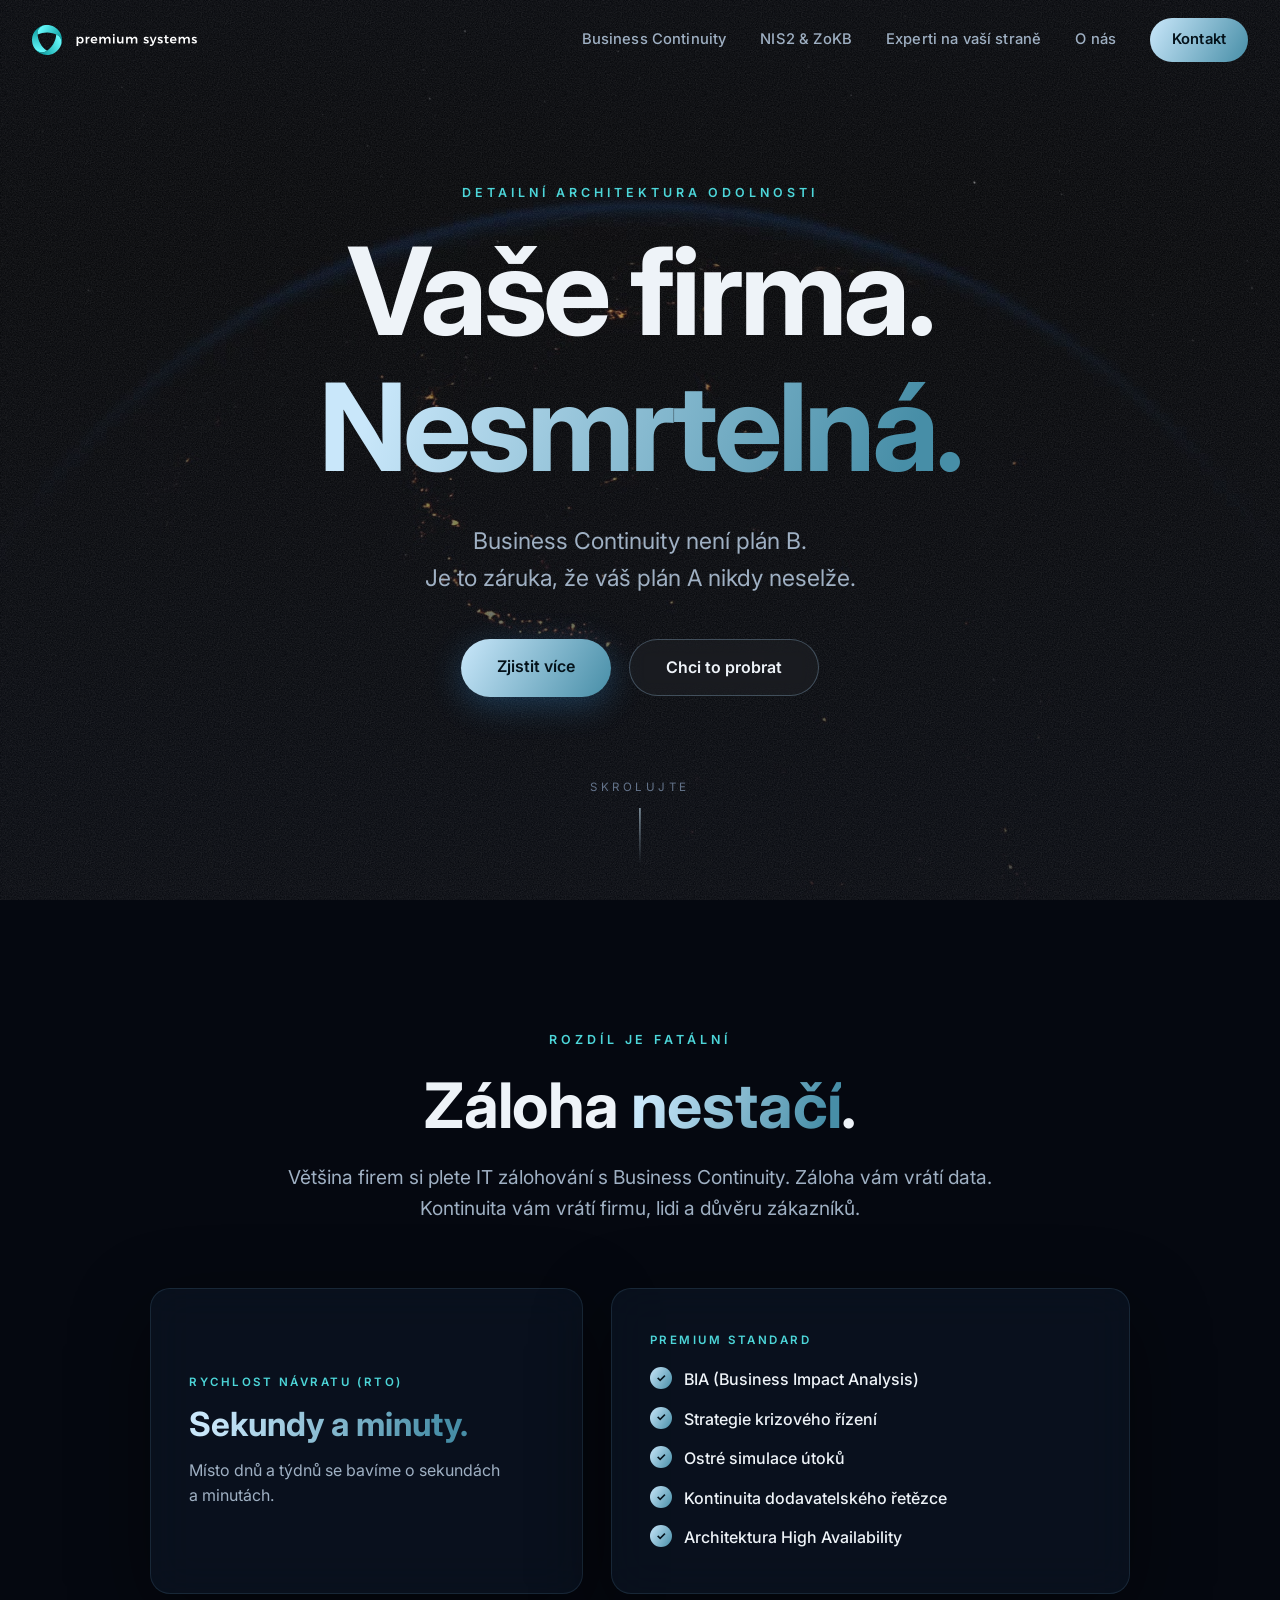
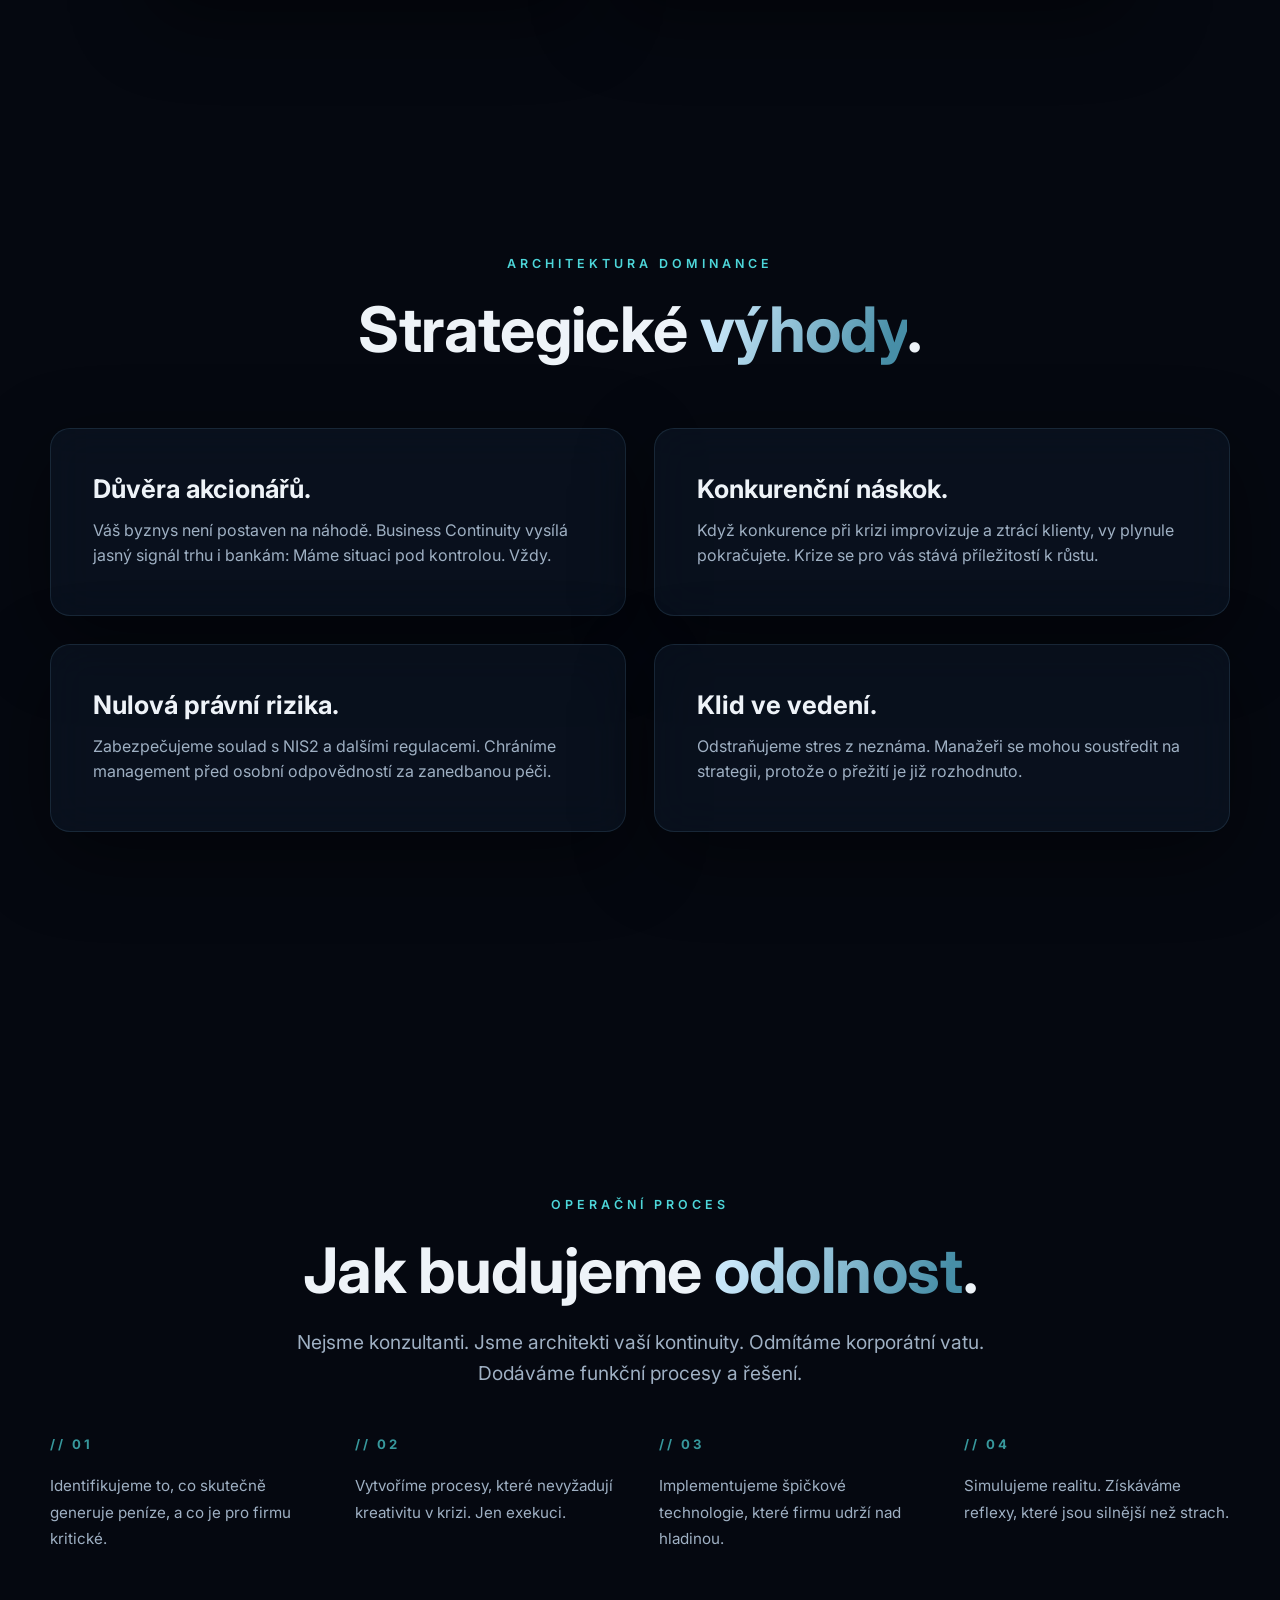
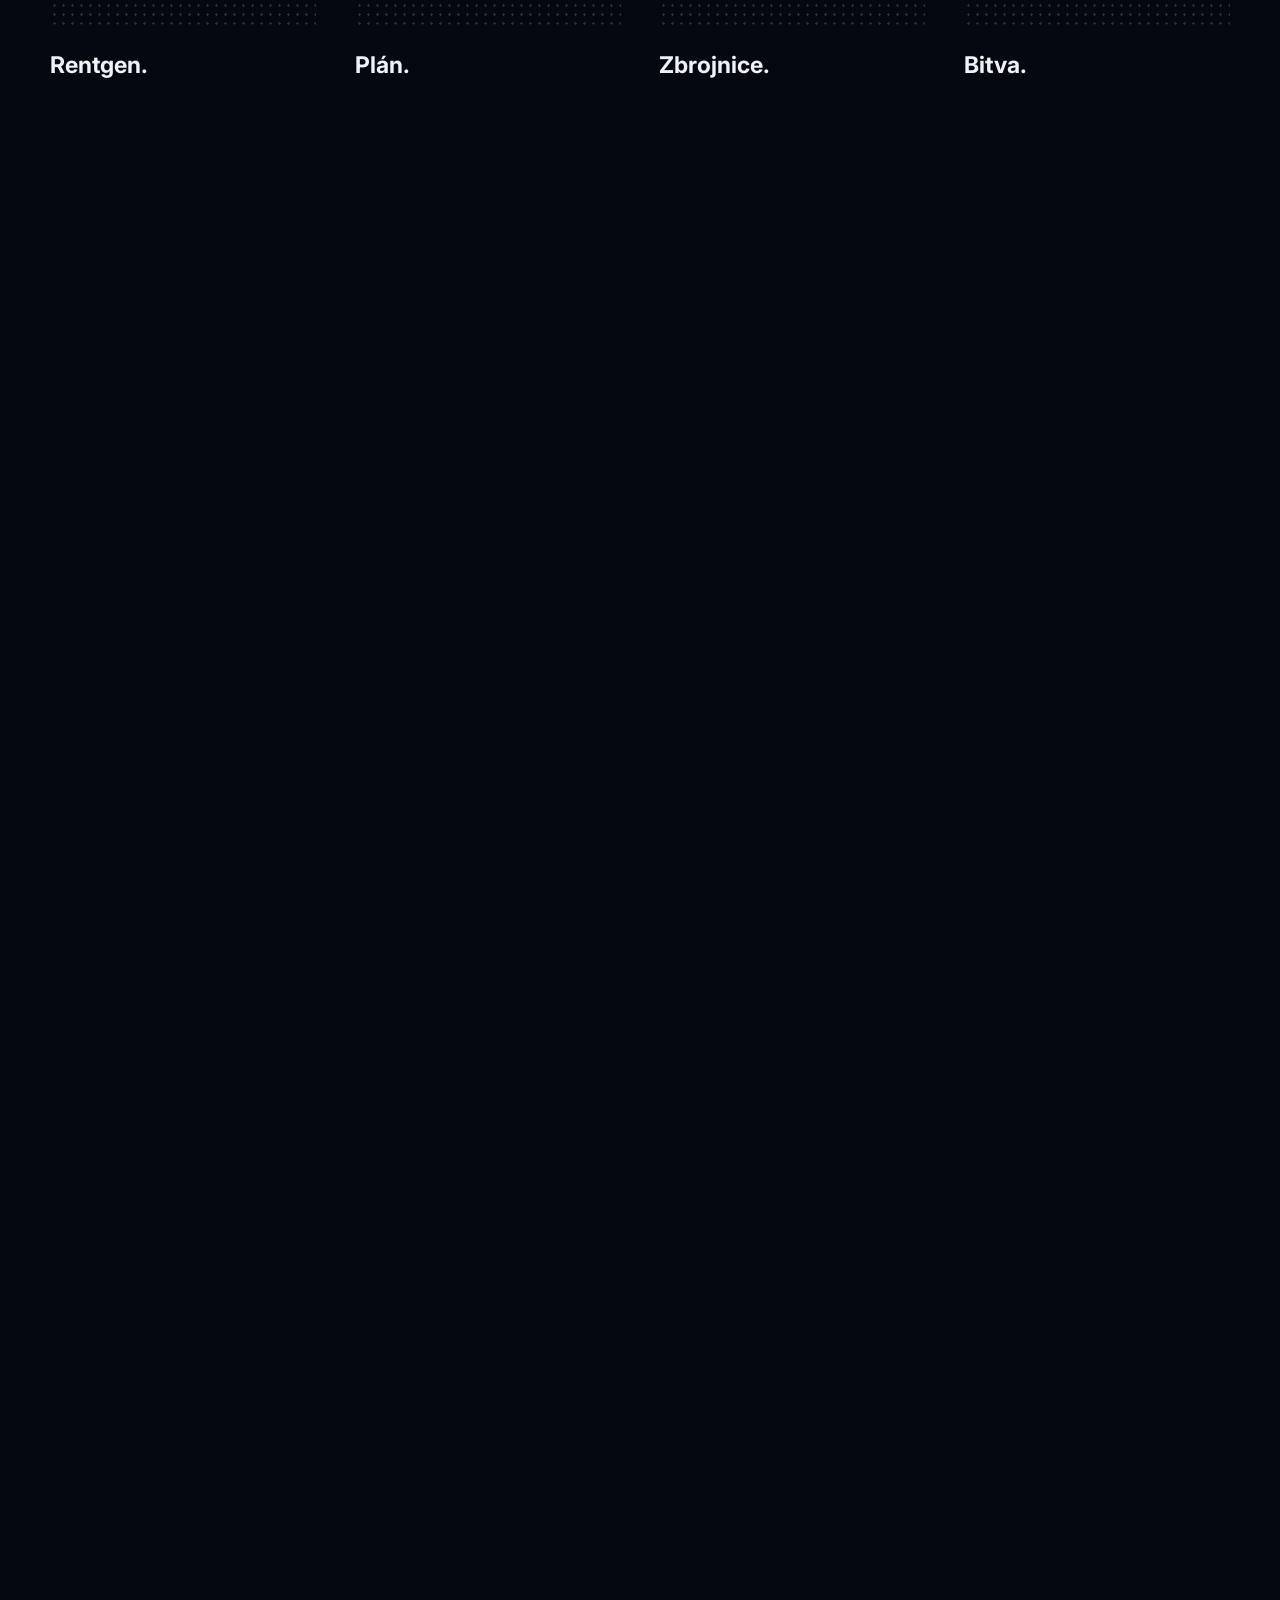
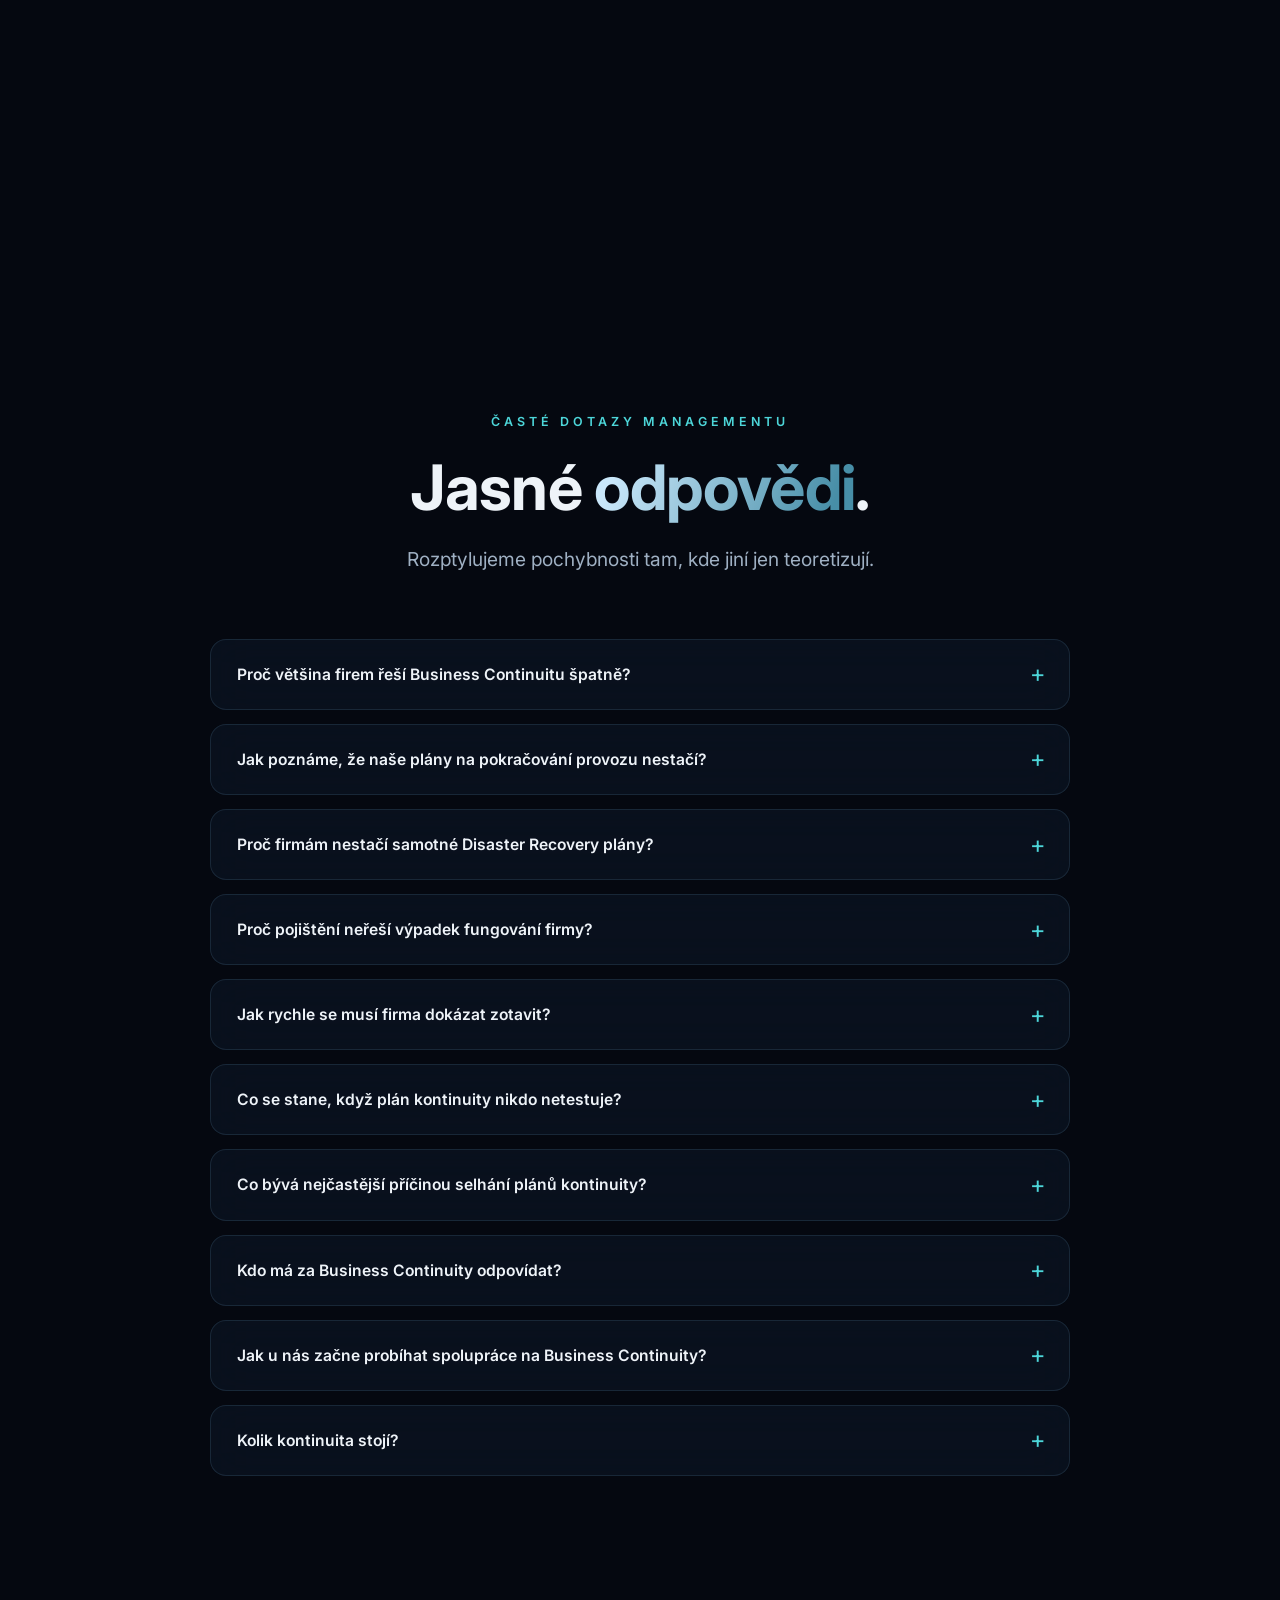
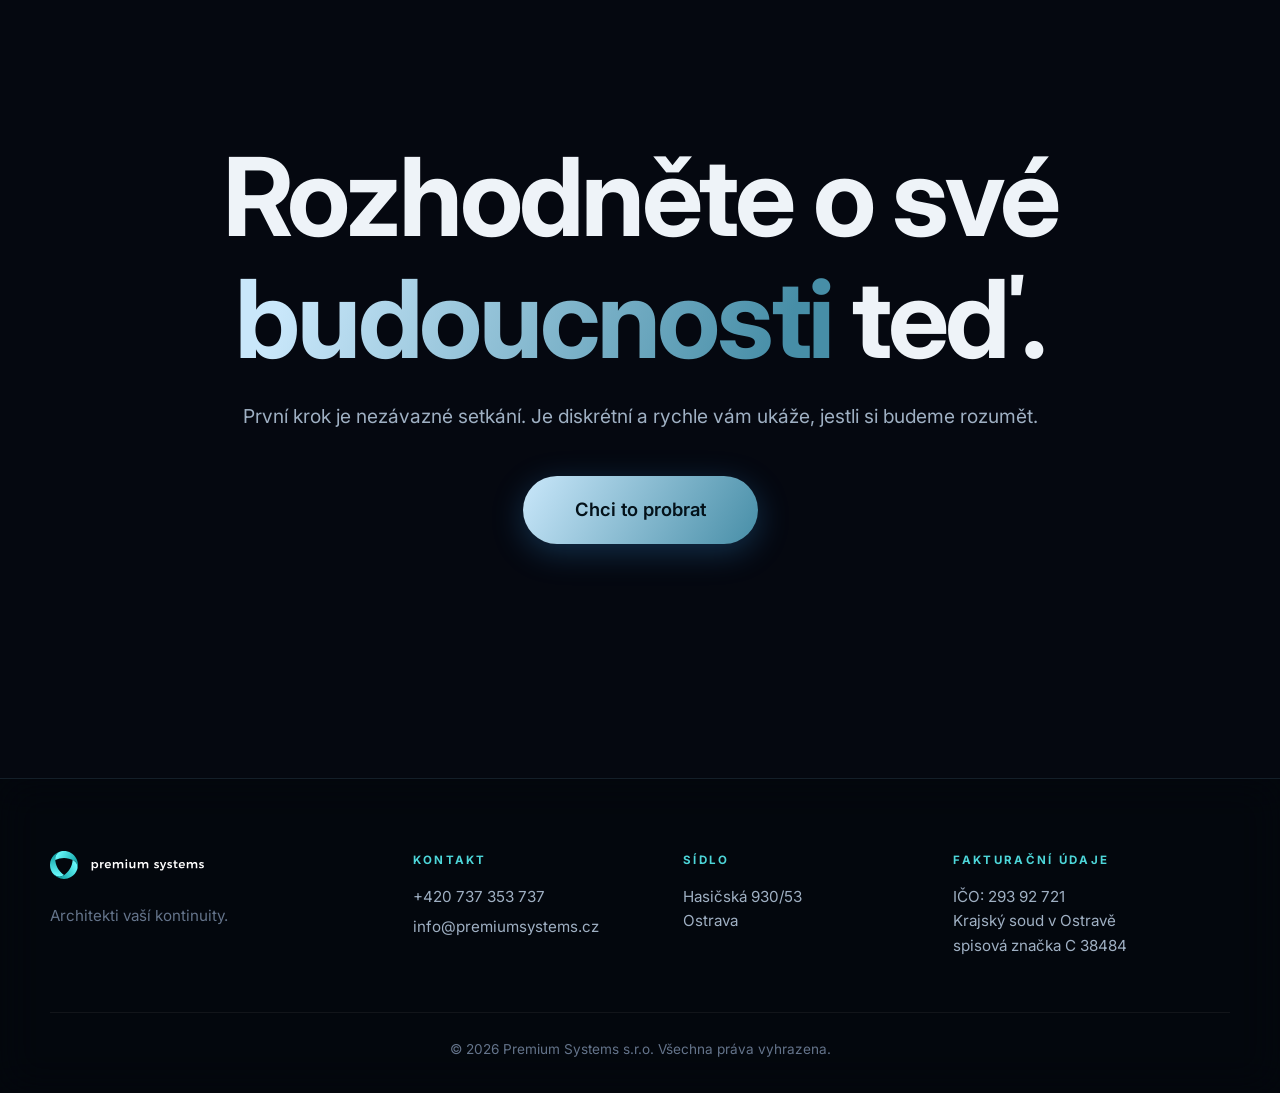
==== business-continuity.html @ 62fb1a43 "Favicon z loga + podstránka Experti na vaší straně (Zoom Planet video) Co-Authored-By: Claude Fable " ====
<!DOCTYPE html>
<html lang="cs">
<head>
<meta charset="UTF-8">
<meta name="viewport" content="width=device-width, initial-scale=1.0">
<title>Business Continuity | Řízení kontinuity provozu firmy | Premium Systems</title>
<meta name="description" content="Vaše firma. Nesmrtelná. Business Continuity není plán B. Je to záruka, že váš plán A nikdy neselže.">
<link rel="preconnect" href="https://fonts.googleapis.com">
<link rel="preconnect" href="https://fonts.gstatic.com" crossorigin>
<link href="https://fonts.googleapis.com/css2?family=Inter:wght@400;500;600;700&display=swap" rel="stylesheet">
<link rel="icon" type="image/png" sizes="32x32" href="assets/img/favicon-32.png">
<link rel="icon" type="image/png" sizes="256x256" href="assets/img/favicon-256.png">
<link rel="apple-touch-icon" href="assets/img/apple-touch-icon.png">
<link rel="stylesheet" href="css/style.css?v=3">
</head>
<body>

<!-- ══════════ SCROLL-DRIVEN VIDEO BACKGROUND ══════════ -->
<div class="video-stage" aria-hidden="true">
  <video id="bgVideo" muted playsinline preload="auto" poster="assets/video/poster2.jpg"
         data-src-desktop="assets/video/earth2-scrub.mp4"
         data-src-mobile="assets/video/earth2-scrub-mobile.mp4"></video>
  <div class="video-overlay"></div>
  <div class="video-grain"></div>
</div>

<!-- Scroll progress -->
<div class="scroll-progress"><span id="scrollBar"></span></div>

<!-- Indikátor sekcí -->
<nav class="side-nav" id="sideNav" aria-label="Navigace sekcí">
  <a href="#hero" data-section="hero"><span class="bar"></span><span class="label">Úvod</span></a>
  <a href="#zaloha" data-section="zaloha"><span class="bar"></span><span class="label">Záloha nestačí</span></a>
  <a href="#vyhody" data-section="vyhody"><span class="bar"></span><span class="label">Výhody</span></a>
  <a href="#proces" data-section="proces"><span class="bar"></span><span class="label">Proces</span></a>
  <a href="#dotazy" data-section="dotazy"><span class="bar"></span><span class="label">Dotazy</span></a>
  <a href="#kontakt" data-section="kontakt"><span class="bar"></span><span class="label">Kontakt</span></a>
</nav>

<!-- ══════════ NAV ══════════ -->
<header class="nav" id="nav">
  <div class="nav-inner">
    <a href="index.html" class="nav-logo" aria-label="Premium Systems">
      <img src="assets/img/logo-white.svg" alt="Premium Systems">
    </a>
    <nav class="nav-links" id="navLinks">
      <a href="business-continuity.html">Business Continuity</a>
      <a href="nis2-zokb.html">NIS2 &amp; ZoKB</a>
      <a href="experti.html">Experti na vaší straně</a>
      <a href="index.html#onas">O nás</a>
      <a href="index.html#kontakt" class="nav-cta">Kontakt</a>
    </nav>
    <button class="nav-burger" id="navBurger" aria-label="Menu"><span></span><span></span><span></span></button>
  </div>
</header>

<main>

<!-- ══════════ HERO ══════════ -->
<section class="hero" id="hero">
  <div class="hero-content">
    <p class="eyebrow reveal">Detailní architektura odolnosti</p>
    <h1 class="hero-title reveal">
      <span class="line">Vaše firma.</span>
      <span class="line grad">Nesmrtelná.</span>
    </h1>
    <p class="hero-sub reveal">Business Continuity není plán B.<br>Je to záruka, že váš plán A nikdy neselže.</p>
    <div class="hero-actions reveal">
      <a href="#zaloha" class="btn btn-primary">Zjistit více</a>
      <a href="#kontakt" class="btn btn-ghost">Chci to probrat</a>
    </div>
  </div>
  <div class="hero-scroll-hint">
    <span class="hint-label">Skrolujte</span>
    <span class="hint-line"></span>
  </div>
</section>

<!-- ══════════ ZÁLOHA NESTAČÍ ══════════ -->
<section class="section" id="zaloha">
  <div class="container">
    <div class="section-head reveal">
      <p class="eyebrow">Rozdíl je fatální</p>
      <h2>Záloha <span class="grad">nestačí</span>.</h2>
      <p class="section-lead">Většina firem si plete IT zálohování s&nbsp;Business Continuity. Záloha vám vrátí data. Kontinuita vám vrátí firmu, lidi a&nbsp;důvěru zákazníků.</p>
    </div>

    <div class="bc-grid">
      <div class="glass bc-stat reveal">
        <p class="bc-stat-label">Rychlost návratu (RTO)</p>
        <p class="bc-stat-value"><span class="grad">Sekundy a&nbsp;minuty.</span></p>
        <p class="bc-stat-note">Místo dnů a&nbsp;týdnů se bavíme o&nbsp;sekundách a&nbsp;minutách.</p>
      </div>
      <div class="glass bc-checklist reveal">
        <p class="bc-stat-label">Premium Standard</p>
        <ul>
          <li>BIA (Business Impact Analysis)</li>
          <li>Strategie krizového řízení</li>
          <li>Ostré simulace útoků</li>
          <li>Kontinuita dodavatelského řetězce</li>
          <li>Architektura High Availability</li>
        </ul>
      </div>
    </div>
  </div>
</section>

<!-- ══════════ STRATEGICKÉ VÝHODY ══════════ -->
<section class="section" id="vyhody">
  <div class="container">
    <div class="section-head reveal">
      <p class="eyebrow">Architektura dominance</p>
      <h2>Strategické <span class="grad">výhody</span>.</h2>
    </div>
    <div class="bc-benefits">
      <div class="glass duo-item reveal">
        <h3>Důvěra akcionářů.</h3>
        <p>Váš byznys není postaven na náhodě. Business Continuity vysílá jasný signál trhu i&nbsp;bankám: Máme situaci pod kontrolou. Vždy.</p>
      </div>
      <div class="glass duo-item reveal">
        <h3>Konkurenční náskok.</h3>
        <p>Když konkurence při krizi improvizuje a&nbsp;ztrácí klienty, vy plynule pokračujete. Krize se pro vás stává příležitostí k&nbsp;růstu.</p>
      </div>
      <div class="glass duo-item reveal">
        <h3>Nulová právní rizika.</h3>
        <p>Zabezpečujeme soulad s&nbsp;NIS2 a&nbsp;dalšími regulacemi. Chráníme management před osobní odpovědností za zanedbanou péči.</p>
      </div>
      <div class="glass duo-item reveal">
        <h3>Klid ve vedení.</h3>
        <p>Odstraňujeme stres z&nbsp;neznáma. Manažeři se mohou soustředit na strategii, protože o&nbsp;přežití je již rozhodnuto.</p>
      </div>
    </div>
  </div>
</section>

<!-- ══════════ OPERAČNÍ PROCES (scrollytelling) ══════════ -->
<section class="proc-scroll" id="proces">
  <div class="proc-sticky">
    <div class="container">
      <div class="section-head proc-head reveal">
        <p class="eyebrow">Operační proces</p>
        <h2>Jak budujeme <span class="grad">odolnost</span>.</h2>
        <p class="section-lead">Nejsme konzultanti. Jsme architekti vaší kontinuity. Odmítáme korporátní vatu. Dodáváme funkční procesy a&nbsp;řešení.</p>
      </div>
      <div class="principles-row cols4">
        <div class="principle">
          <div class="p-num">// 01</div>
          <p>Identifikujeme to, co skutečně generuje peníze, a&nbsp;co je pro firmu kritické.</p>
          <div class="p-strip"><span class="p-fill"></span></div>
          <h3>Rentgen.</h3>
        </div>
        <div class="principle">
          <div class="p-num">// 02</div>
          <p>Vytvoříme procesy, které nevyžadují kreativitu v&nbsp;krizi. Jen exekuci.</p>
          <div class="p-strip"><span class="p-fill"></span></div>
          <h3>Plán.</h3>
        </div>
        <div class="principle">
          <div class="p-num">// 03</div>
          <p>Implementujeme špičkové technologie, které firmu udrží nad hladinou.</p>
          <div class="p-strip"><span class="p-fill"></span></div>
          <h3>Zbrojnice.</h3>
        </div>
        <div class="principle">
          <div class="p-num">// 04</div>
          <p>Simulujeme realitu. Získáváme reflexy, které jsou silnější než strach.</p>
          <div class="p-strip"><span class="p-fill"></span></div>
          <h3>Bitva.</h3>
        </div>
      </div>
    </div>
  </div>
</section>

<!-- ══════════ FAQ ══════════ -->
<section class="section" id="dotazy">
  <div class="container">
    <div class="section-head reveal">
      <p class="eyebrow">Časté dotazy managementu</p>
      <h2>Jasné <span class="grad">odpovědi</span>.</h2>
      <p class="section-lead">Rozptylujeme pochybnosti tam, kde jiní jen teoretizují.</p>
    </div>
    <div class="faq reveal">
      <details>
        <summary>Proč většina firem řeší Business Continuitu špatně?</summary>
        <p>Business Continuity se často deleguje na IT. Výsledkem je plán obnovy technologií, ne plán fungování firmy. Ve chvíli výpadku pak firma ví, jak obnovit systémy. Neví, jak fungovat bez nich.</p>
      </details>
      <details>
        <summary>Jak poznáme, že naše plány na pokračování provozu nestačí?</summary>
        <p>Plán existuje. Kontrola jeho aktuálnosti ale neprobíhá. Nikdo neví, jestli odpovídá realitě dnešního provozu. Slabost není v&nbsp;dokumentu, ale v&nbsp;tom, že ho nikdo neověřuje. Ukáže se to až při incidentu, kdy už je pozdě reagovat.</p>
      </details>
      <details>
        <summary>Proč firmám nestačí samotné Disaster Recovery plány?</summary>
        <p>Disaster recovery plány řeší obnovu IT systémů. Business Continuita řeší pokračování firmy: lidé, procesy, dodavatelé, rozhodování. Firma s&nbsp;funkčním Disaster Recovery plánem ví, jak obnovit servery. Neví, jak fungovat bez nich. To je rozdíl mezi technickým úkolem a&nbsp;řízením firmy.</p>
      </details>
      <details>
        <summary>Proč pojištění neřeší výpadek fungování firmy?</summary>
        <p>Pojištění řeší peníze. Neřeší provoz. Firma může mít nárok na plnění a&nbsp;zároveň ztratit zákazníky během prvních dnů výpadku. Mezi výpadkem a&nbsp;vyplacením pojistky bývají týdny. V&nbsp;té době zákazníci, dodavatelé a&nbsp;zaměstnanci nečekají.</p>
      </details>
      <details>
        <summary>Jak rychle se musí firma dokázat zotavit?</summary>
        <p>Otázka pro vedení nezní „Máme zálohy?“, ale „Kolik hodin výpadku přežijeme bez ztráty zákazníka, smlouvy nebo reputace?“. Z&nbsp;této odpovědi se odvozuje technické řešení, ne naopak. Bez tohoto rámce firma investuje do nesprávných míst.</p>
      </details>
      <details>
        <summary>Co se stane, když plán kontinuity nikdo netestuje?</summary>
        <p>Plán přestane odpovídat realitě. Lidé se změní, systémy se vymění, dodavatelé odejdou. Při incidentu se pak neověřuje plán. Prověřuje se schopnost firmy improvizovat.</p>
      </details>
      <details>
        <summary>Co bývá nejčastější příčinou selhání plánů kontinuity?</summary>
        <p>Plán existoval. Role nebyly aktuální. Kontaktní údaje neseděly. Odpovědnost nebyla jasná. Selhal člověk a&nbsp;řízení, ne dokument. Většinou se na to přijde v&nbsp;okamžiku, kdy už je incident v&nbsp;plném rozsahu.</p>
      </details>
      <details>
        <summary>Kdo má za Business Continuity odpovídat?</summary>
        <p>Vedení. Není to delegovatelná odpovědnost na IT nebo externího dodavatele. Statutární orgán rozhoduje, jaké riziko firma akceptuje a&nbsp;co považuje za kritické. Implementace může být externí, odpovědnost ne.</p>
      </details>
      <details>
        <summary>Jak u nás začne probíhat spolupráce na Business Continuity?</summary>
        <p>Identifikace klíčových procesů a&nbsp;jejich závislostí. Nastavení tolerancí výpadku. Návrh plánu kontinuity. Test plánu v&nbsp;reálných podmínkách. Pravidelná aktualizace. Cílem není dokument, cílem je doložitelná schopnost firmy fungovat, když se něco stane.</p>
      </details>
      <details>
        <summary>Kolik kontinuita stojí?</summary>
        <p>Cena vychází z&nbsp;velikosti firmy, počtu kritických procesů a&nbsp;aktuálního stavu připravenosti. Praktický odhad: zlomek nákladu jednoho neplánovaného výpadku. Konkrétní rozpočet vzniká po úvodním posouzení, ne podle ceníku služeb.</p>
      </details>
    </div>
  </div>
</section>

<!-- ══════════ CTA ══════════ -->
<section class="section cta-section" id="kontakt">
  <div class="container">
    <div class="section-head reveal">
      <h2 class="cta-title">Rozhodněte o&nbsp;své <span class="grad">budoucnosti</span> teď.</h2>
      <p class="section-lead">První krok je nezávazné setkání. Je diskrétní a&nbsp;rychle vám ukáže, jestli si budeme rozumět.</p>
      <a href="mailto:info@premiumsystems.cz" class="btn btn-primary btn-lg">Chci to probrat</a>
    </div>
  </div>
</section>

</main>

<!-- ══════════ FOOTER ══════════ -->
<footer class="footer">
  <div class="container footer-grid">
    <div class="footer-brand">
      <img src="assets/img/logo-white.svg" alt="Premium Systems" class="footer-logo">
      <p>Architekti vaší kontinuity.</p>
    </div>
    <div class="footer-col">
      <h4>Kontakt</h4>
      <a href="tel:+420737353737">+420&nbsp;737&nbsp;353&nbsp;737</a>
      <a href="mailto:info@premiumsystems.cz">info@premiumsystems.cz</a>
    </div>
    <div class="footer-col">
      <h4>Sídlo</h4>
      <p>Hasičská 930/53<br>Ostrava</p>
    </div>
    <div class="footer-col">
      <h4>Fakturační údaje</h4>
      <p>IČO: 293&nbsp;92&nbsp;721<br>Krajský soud v&nbsp;Ostravě<br>spisová značka C&nbsp;38484</p>
    </div>
  </div>
  <div class="container footer-bottom">
    <p>© <span id="year"></span> Premium Systems s.r.o. Všechna práva vyhrazena.</p>
  </div>
</footer>

<script src="js/subpage.js?v=3"></script>
</body>
</html>
---- css/style.css ----
/* ═══════════════════════════════════════════════
   PREMIUM SYSTEMS — dark cinematic redesign
   ═══════════════════════════════════════════════ */

:root {
  --bg: #050810;
  --bg-2: #0a1322;
  --ink: #eef3f8;
  --ink-dim: #9fb0c3;
  --ink-faint: #64748b;
  --accent: #4dd6d9;        /* teal from logo */
  --accent-2: #3aa8ff;      /* deep blue      */
  --grad-start: #C9E7FA;    /* světlý ledový začátek gradientů */
  --grad-end: #478EA7;      /* tlumený modrošedý konec gradientů */
  --amber: #ffb454;         /* city lights    */
  --danger: #ff5d5d;
  --glass: rgba(13, 24, 41, 0.55);
  --glass-border: rgba(120, 180, 220, 0.14);
  --radius: 20px;
  --font-display: "Inter", sans-serif;
  --font-body: "Inter", sans-serif;
}

* { margin: 0; padding: 0; box-sizing: border-box; }

html { scroll-behavior: smooth; }

body {
  font-family: var(--font-body);
  background: var(--bg);
  color: var(--ink);
  line-height: 1.6;
  overflow-x: hidden;
  -webkit-font-smoothing: antialiased;
}

::selection { background: rgba(77, 214, 217, 0.35); color: #fff; }

img { max-width: 100%; }

/* ── Video stage ─────────────────────────────── */
.video-stage {
  position: fixed;
  inset: 0;
  z-index: -1;
  overflow: hidden;
  background: var(--bg);
}
.video-stage video {
  position: absolute;
  inset: 0;
  width: 100%;
  height: 100%;
  object-fit: cover;
}
.video-overlay {
  position: absolute;
  inset: 0;
  background:
    radial-gradient(ellipse 120% 90% at 50% 0%, transparent 30%, rgba(5, 8, 16, 0.55) 100%),
    linear-gradient(180deg, rgba(5, 8, 16, 0.55) 0%, rgba(5, 8, 16, 0.25) 30%, rgba(5, 8, 16, 0.45) 100%);
}
.video-grain {
  position: absolute;
  inset: -50%;
  width: 200%;
  height: 200%;
  opacity: 0.16;
  background-image: url("data:image/svg+xml,%3Csvg xmlns='http://www.w3.org/2000/svg' width='140' height='140'%3E%3Cfilter id='n'%3E%3CfeTurbulence type='fractalNoise' baseFrequency='0.82' numOctaves='3' stitchTiles='stitch'/%3E%3CfeColorMatrix type='saturate' values='0'/%3E%3C/filter%3E%3Crect width='140' height='140' filter='url(%23n)'/%3E%3C/svg%3E");
  animation: grainShift 1.1s steps(6) infinite;
  pointer-events: none;
}
@keyframes grainShift {
  0%   { transform: translate(0, 0); }
  17%  { transform: translate(-3%, 2%); }
  33%  { transform: translate(2%, -3%); }
  50%  { transform: translate(-2%, -2%); }
  67%  { transform: translate(3%, 1%); }
  83%  { transform: translate(-1%, 3%); }
  100% { transform: translate(0, 0); }
}
@media (prefers-reduced-motion: reduce) {
  .video-grain { animation: none; }
}

/* ── Scroll progress ─────────────────────────── */
.scroll-progress {
  position: fixed;
  top: 0; left: 0; right: 0;
  height: 2px;
  z-index: 200;
  background: transparent;
}
.scroll-progress span {
  display: block;
  height: 100%;
  width: 0%;
  background: linear-gradient(90deg, var(--grad-start), var(--grad-end));
  box-shadow: 0 0 12px rgba(77, 214, 217, 0.7);
}

/* ── Indikátor sekcí (vlevo) ─────────────────── */
.side-nav {
  position: fixed;
  left: 26px;
  top: 50%;
  transform: translateY(-50%);
  z-index: 90;
  display: flex;
  flex-direction: column;
  gap: 16px;
}
.side-nav a {
  display: flex;
  align-items: center;
  gap: 12px;
  text-decoration: none;
  padding: 2px 0;
}
.side-nav .bar {
  display: block;
  height: 2px;
  width: 12px;
  border-radius: 2px;
  background: rgba(200, 220, 240, 0.3);
  transition: width 0.45s cubic-bezier(0.16, 1, 0.3, 1), background 0.3s ease, box-shadow 0.3s ease;
}
.side-nav a.active .bar {
  background: linear-gradient(90deg, var(--grad-start), var(--grad-end));
  box-shadow: 0 0 10px rgba(77, 214, 217, 0.6);
}
.side-nav .label {
  font-family: var(--font-display);
  font-size: 0.66rem;
  font-weight: 600;
  text-transform: uppercase;
  letter-spacing: 0.2em;
  color: var(--ink-dim);
  white-space: nowrap;
  opacity: 0;
  transform: translateX(-8px);
  transition: opacity 0.35s ease, transform 0.35s ease, color 0.3s ease;
  pointer-events: none;
}
.side-nav a.active .label,
.side-nav a:hover .label { opacity: 1; transform: none; }
.side-nav a.active .label { color: var(--ink); }
.side-nav a:hover .bar { background: rgba(200, 220, 240, 0.6); }
@media (max-width: 1340px) {
  .side-nav { display: none; }
}

/* ── Nav ─────────────────────────────────────── */
.nav {
  position: fixed;
  top: 0; left: 0; right: 0;
  z-index: 100;
}
/* pozadí menu: rozmazání obsahu, které plynule přechází do ztracena —
   žádná hrana, žádný box */
.nav::before {
  content: "";
  position: absolute;
  inset: 0 0 -48px 0;
  z-index: -1;
  pointer-events: none;
  background: linear-gradient(180deg, rgba(5, 8, 16, 0.75) 0%, rgba(5, 8, 16, 0.35) 55%, transparent 100%);
  backdrop-filter: blur(16px);
  -webkit-backdrop-filter: blur(16px);
  -webkit-mask-image: linear-gradient(180deg, #000 0%, #000 50%, transparent 100%);
  mask-image: linear-gradient(180deg, #000 0%, #000 50%, transparent 100%);
  opacity: 0;
  transition: opacity 0.45s ease;
}
.nav.scrolled::before { opacity: 1; }
.nav-inner {
  max-width: 1280px;
  margin: 0 auto;
  padding: 18px 32px;
  display: flex;
  align-items: center;
  justify-content: space-between;
  gap: 24px;
}
.nav-logo img { height: 30px; display: block; }
.nav-links {
  display: flex;
  align-items: center;
  gap: 34px;
}
.nav-links a {
  color: var(--ink-dim);
  text-decoration: none;
  font-size: 0.92rem;
  font-weight: 500;
  letter-spacing: 0.01em;
  transition: color 0.25s ease;
}
.nav-links a:hover { color: var(--ink); }
.nav-links a.nav-cta {
  color: #04121a;
  background: linear-gradient(120deg, var(--grad-start), var(--grad-end));
  padding: 10px 22px;
  border-radius: 100px;
  font-weight: 600;
  transition: transform 0.25s ease, box-shadow 0.25s ease;
}
.nav-links a.nav-cta:hover {
  transform: translateY(-1px);
  box-shadow: 0 6px 24px rgba(77, 214, 217, 0.35);
}
.nav-burger {
  display: none;
  flex-direction: column;
  gap: 5px;
  background: none;
  border: 0;
  cursor: pointer;
  padding: 8px;
}
.nav-burger span {
  width: 24px; height: 2px;
  background: var(--ink);
  border-radius: 2px;
  transition: transform 0.3s ease, opacity 0.3s ease;
}
.nav-burger.open span:nth-child(1) { transform: translateY(7px) rotate(45deg); }
.nav-burger.open span:nth-child(2) { opacity: 0; }
.nav-burger.open span:nth-child(3) { transform: translateY(-7px) rotate(-45deg); }

/* ── Typography helpers ──────────────────────── */
.eyebrow {
  font-family: var(--font-display);
  text-transform: uppercase;
  letter-spacing: 0.32em;
  font-size: 0.78rem;
  font-weight: 600;
  color: var(--accent);
  margin-bottom: 20px;
}
.grad {
  background: linear-gradient(110deg, var(--grad-start) 10%, var(--grad-end) 90%);
  -webkit-background-clip: text;
  background-clip: text;
  color: transparent;
}
h1, h2, h3 { font-family: var(--font-display); font-weight: 700; line-height: 1.12; }
h2 { font-size: clamp(2.1rem, 4.9vw, 5rem); letter-spacing: -0.01em; }
h3 { font-size: clamp(1.35rem, 1.9vw, 2rem); }

/* ── Hero ────────────────────────────────────── */
.hero {
  min-height: 100vh;
  min-height: 100svh;
  display: flex;
  align-items: center;
  justify-content: center;
  text-align: center;
  position: relative;
  padding: 120px 24px 140px;
}
.hero-title {
  font-size: clamp(3rem, 9.5vw, 11rem);
  letter-spacing: -0.03em;
  margin: 0 0 28px;
}
.hero-title .line { display: block; }
.hero-sub {
  font-size: clamp(1.05rem, 1.8vw, 1.8rem);
  color: var(--ink-dim);
  max-width: 640px;
  margin: 0 auto 42px;
}
.hero-actions {
  display: flex;
  gap: 18px;
  justify-content: center;
  flex-wrap: wrap;
}
.hero-scroll-hint {
  position: absolute;
  bottom: 36px;
  left: 50%;
  transform: translateX(-50%);
  display: flex;
  flex-direction: column;
  align-items: center;
  gap: 12px;
}
.hint-label {
  font-size: 0.72rem;
  text-transform: uppercase;
  letter-spacing: 0.3em;
  color: var(--ink-faint);
}
.hint-line {
  width: 1px;
  height: 56px;
  background: linear-gradient(180deg, var(--grad-start), transparent);
  animation: hintPulse 2.2s ease-in-out infinite;
}
@media (max-height: 700px) {
  .hero-scroll-hint { display: none; }
}
@keyframes hintPulse {
  0%, 100% { opacity: 0.25; transform: scaleY(0.6); transform-origin: top; }
  50% { opacity: 1; transform: scaleY(1); }
}

/* ── Buttons ─────────────────────────────────── */
.btn {
  display: inline-block;
  font-family: var(--font-display);
  font-weight: 600;
  font-size: 1rem;
  text-decoration: none;
  padding: 15px 36px;
  border-radius: 100px;
  transition: transform 0.25s ease, box-shadow 0.25s ease, background 0.25s ease, border-color 0.25s ease;
}
.btn-primary {
  color: #04121a;
  background: linear-gradient(120deg, var(--grad-start), var(--grad-end));
  box-shadow: 0 8px 32px rgba(58, 168, 255, 0.25);
}
.btn-primary:hover {
  transform: translateY(-2px);
  box-shadow: 0 14px 44px rgba(77, 214, 217, 0.45);
}
.btn-ghost {
  color: var(--ink);
  border: 1px solid rgba(160, 200, 230, 0.3);
  background: rgba(255, 255, 255, 0.03);
  backdrop-filter: blur(8px);
}
.btn-ghost:hover { border-color: var(--accent); transform: translateY(-2px); }
.btn-lg { padding: 19px 52px; font-size: 1.15rem; }

/* ── Sections & layout ───────────────────────── */
.section { padding: 130px 24px; position: relative; }
.container { max-width: 1180px; margin: 0 auto; }
.section-head { text-align: center; max-width: 780px; margin: 0 auto 64px; }
.section-lead {
  color: var(--ink-dim);
  font-size: clamp(1.05rem, 1.5vw, 1.5rem);
  margin-top: 22px;
}

/* ── Glass ───────────────────────────────────── */
.glass {
  background: var(--glass);
  border: 1px solid var(--glass-border);
  border-radius: var(--radius);
  backdrop-filter: blur(20px);
  -webkit-backdrop-filter: blur(20px);
  box-shadow: 0 24px 80px rgba(0, 0, 0, 0.45);
}

/* ── Chart scrollytelling ────────────────────── */
.chart-scroll {
  height: 300vh;
  position: relative;
}
.chart-sticky {
  position: sticky;
  top: 0;
  height: 100vh;
  height: 100svh;
  display: flex;
  align-items: center;
  overflow: hidden;
  padding: 100px 24px 24px;
}
.chart-sticky .container { width: 100%; }
.chart-head { margin-bottom: clamp(16px, 3vh, 36px); }
.chart-head h2 { font-size: clamp(1.7rem, 3.2vw, 3.2rem); }
.chart-head .section-lead {
  margin-top: 14px;
  font-size: clamp(0.98rem, 1.25vw, 1.25rem);
}
.chart-stage { position: relative; width: 100%; }
.chart-stage svg {
  display: block;
  width: 100%;
  height: clamp(240px, 42vh, 520px);
  overflow: visible;
}
.chart-badge {
  position: absolute;
  left: 0;
  top: 0;
  display: flex;
  flex-direction: column;
  gap: 2px;
  padding: 10px 16px;
  border-radius: 14px;
  background: rgba(10, 19, 34, 0.85);
  backdrop-filter: blur(12px);
  -webkit-backdrop-filter: blur(12px);
  white-space: nowrap;
  opacity: 0;
  transition: opacity 0.4s ease;
  pointer-events: none;
  will-change: transform;
}
.chart-badge.on { opacity: 1; }
.badge-with {
  border: 1px solid rgba(77, 214, 217, 0.5);
  box-shadow: 0 8px 30px rgba(77, 214, 217, 0.15);
  transform: translate(-100%, -130%);
}
.badge-without {
  border: 1px solid rgba(255, 93, 93, 0.45);
  box-shadow: 0 8px 30px rgba(255, 93, 93, 0.12);
  transform: translate(-100%, 40%);
}
.badge-value {
  font-family: var(--font-display);
  font-weight: 700;
  font-size: clamp(1rem, 1.8vw, 1.6rem);
  font-variant-numeric: tabular-nums;
}
.badge-with .badge-value { color: var(--accent); }
.badge-without .badge-value { color: var(--danger); }
.badge-label {
  text-transform: uppercase;
  letter-spacing: 0.18em;
  font-size: 0.62rem;
  font-weight: 600;
  color: var(--ink-dim);
}
.chart-xlabels {
  display: flex;
  justify-content: space-between;
  margin-top: 10px;
  color: var(--ink-faint);
  font-size: clamp(0.7rem, 1vw, 0.9rem);
  text-transform: uppercase;
  letter-spacing: 0.14em;
}
.chart-xlabels .xl-incident { color: var(--danger); font-weight: 700; }
.chart-note {
  margin-top: clamp(14px, 3vh, 30px);
  text-align: center;
  color: var(--ink-dim);
  font-size: clamp(0.95rem, 1.3vw, 1.25rem);
  opacity: 0;
  transform: translateY(10px);
  transition: opacity 0.6s ease, transform 0.6s ease;
}
.chart-note strong { color: var(--accent); }
.chart-note.show { opacity: 1; transform: none; }

/* rozmazání pozadí řídí plynule JS podle pozice skrolování */
.video-stage { will-change: filter; }

/* ── Reference ───────────────────────────────── */
.rating {
  display: flex;
  align-items: center;
  justify-content: center;
  gap: 16px;
  margin: 6px 0 8px;
}
.stars { color: var(--amber); font-size: 1.6rem; letter-spacing: 0.2em; text-shadow: 0 0 22px rgba(255, 180, 84, 0.5); }
.rating-num { font-family: var(--font-display); font-weight: 600; font-size: 1.25rem; }
.logo-strip {
  overflow: hidden;
  padding: 44px 0;
  margin-bottom: 56px;
  /* postupné okraje */
  -webkit-mask-image: linear-gradient(90deg, transparent 0%, #000 14%, #000 86%, transparent 100%);
  mask-image: linear-gradient(90deg, transparent 0%, #000 14%, #000 86%, transparent 100%);
}
.logo-track {
  display: flex;
  align-items: center;
  width: 240%; /* 12 buněk × 20 % pásu → vždy 5 log v záběru */
  animation: logoMarquee 36s linear infinite;
}
.logo-strip:hover .logo-track { animation-play-state: paused; }
.logo-cell {
  flex: 0 0 calc(100% / 12);
  display: flex;
  align-items: center;
  justify-content: center;
  padding: 0 clamp(14px, 2vw, 34px);
}
.logo-cell img {
  height: 42px;
  max-width: 100%;
  width: auto;
  object-fit: contain;
  filter: brightness(0) invert(1);
  opacity: 0.55;
  transition: opacity 0.3s ease;
}
.logo-cell img:hover { opacity: 1; }
/* pohyb zprava doleva, bezešvá smyčka přes duplikovanou sadu */
@keyframes logoMarquee {
  from { transform: translateX(0); }
  to   { transform: translateX(-50%); }
}
@media (prefers-reduced-motion: reduce) {
  .logo-track { animation: none; transform: translateX(0); }
}
.testimonial {
  max-width: 680px;
  margin: 0 auto;
  text-align: center;
}
.pull-quote {
  font-family: var(--font-display);
  font-size: clamp(1.05rem, 1.7vw, 1.4rem);
  font-weight: 500;
  font-style: italic;
  margin: 0;
  color: var(--ink);
  line-height: 1.55;
}
.testimonial-author {
  margin-top: 22px;
  display: flex;
  flex-direction: column;
  gap: 3px;
}
.testimonial-name {
  font-family: var(--font-display);
  font-weight: 700;
  font-size: 0.98rem;
}
.testimonial-role {
  text-transform: uppercase;
  letter-spacing: 0.2em;
  font-size: 0.68rem;
  font-weight: 600;
  color: var(--accent);
}
.pull-quote em {
  font-style: italic;
  background: linear-gradient(110deg, var(--grad-start), var(--grad-end));
  -webkit-background-clip: text;
  background-clip: text;
  color: transparent;
}

/* ── Cards ───────────────────────────────────── */
.cards {
  display: grid;
  grid-template-columns: repeat(3, 1fr);
  gap: 28px;
}
.card {
  padding: 42px 36px;
  display: flex;
  flex-direction: column;
  gap: 18px;
  position: relative;
  overflow: hidden;
  transition: transform 0.35s ease, border-color 0.35s ease, box-shadow 0.35s ease;
}
.card:hover {
  transform: translateY(-8px);
  border-color: rgba(77, 214, 217, 0.4);
  box-shadow: 0 32px 90px rgba(0, 0, 0, 0.6), 0 0 60px rgba(77, 214, 217, 0.08) inset;
}
.card-num {
  font-family: var(--font-display);
  font-size: 0.85rem;
  font-weight: 700;
  letter-spacing: 0.25em;
  color: var(--accent);
}
.card h3 { font-size: 1.7rem; }
.card p { color: var(--ink-dim); flex: 1; }
.card-link {
  font-family: var(--font-display);
  font-weight: 600;
  color: var(--ink);
  text-decoration: none;
  display: inline-flex;
  align-items: center;
  gap: 8px;
}
.card-link span { transition: transform 0.25s ease; color: var(--accent); }
.card-link:hover span { transform: translateX(6px); }

/* ── Duo ─────────────────────────────────────── */
.duo {
  display: grid;
  grid-template-columns: 1fr 1fr;
  gap: 28px;
}
.duo-item { padding: 46px 42px; }
.duo-item h3 { margin-bottom: 14px; font-size: 1.6rem; }
.duo-item p { color: var(--ink-dim); }

/* ── Principles (scrollytelling) ─────────────── */
.proc-scroll {
  height: 280vh;
  position: relative;
}
.proc-sticky {
  position: sticky;
  top: 0;
  height: 100vh;
  height: 100svh;
  display: flex;
  align-items: center;
  overflow: hidden;
  padding: 90px 24px 40px;
}
.proc-sticky .container { width: 100%; }
.proc-head { margin-bottom: clamp(24px, 5vh, 60px); }
.principles-row {
  position: relative;
  display: grid;
  grid-template-columns: repeat(3, 1fr);
  gap: clamp(36px, 4.5vw, 72px);
  z-index: 1;
}
.principle {
  position: relative;
  display: flex;
  flex-direction: column;
  align-items: flex-start;
  opacity: 0;
  transform: translateY(44px);
  will-change: transform, opacity;
}
.p-num {
  font-family: var(--font-display);
  font-size: 0.82rem;
  font-weight: 700;
  letter-spacing: 0.22em;
  color: var(--accent);
  opacity: 0.7;
  transition: opacity 0.4s ease;
}
.principle.active .p-num { opacity: 1; }
.principle p {
  color: var(--ink-dim);
  margin-top: clamp(14px, 2vh, 24px);
  font-size: clamp(0.95rem, 1.15vw, 1.1rem);
  line-height: 1.75;
  min-height: 5.2em;
}
.p-strip {
  position: relative;
  width: 100%;
  height: 24px;
  margin: clamp(22px, 3.2vh, 38px) 0;
  background-image: radial-gradient(rgba(160, 195, 220, 0.22) 1px, transparent 1.4px);
  background-size: 9px 9px;
}
.p-fill {
  position: absolute;
  left: 0;
  top: 50%;
  margin-top: -1.5px;
  height: 3px;
  width: 100%;
  border-radius: 3px;
  background: linear-gradient(90deg, var(--grad-start), var(--grad-end));
  box-shadow: 0 0 12px rgba(77, 214, 217, 0.6);
  transform: scaleX(0);
  transform-origin: left center;
  will-change: transform;
}
.principle h3 {
  margin: 0;
  font-size: clamp(1.4rem, 1.8vw, 1.9rem);
}

/* ── CEO ─────────────────────────────────────── */
.ceo {
  position: relative;
  display: grid;
  grid-template-columns: 0.85fr 1.15fr;
  overflow: hidden;
  align-items: stretch;
}
.ceo-photo { order: -1; }
.ceo-text {
  padding: clamp(40px, 5.5vw, 88px);
  display: flex;
  flex-direction: column;
  justify-content: center;
}
.ceo-title { margin-bottom: clamp(28px, 3.5vw, 48px); font-size: clamp(2rem, 3.6vw, 3.6rem); }
.ceo blockquote p {
  color: var(--ink-dim);
  font-size: clamp(1.02rem, 1.35vw, 1.3rem);
  margin-bottom: 22px;
  max-width: 620px;
}
.ceo-sig {
  margin-top: clamp(20px, 2.5vw, 36px);
  display: flex;
  flex-direction: column;
  gap: 4px;
  padding-left: 18px;
  border-left: 2px solid var(--accent);
}
.ceo-name { font-family: var(--font-display); font-weight: 700; font-size: 1.25rem; }
.ceo-role {
  text-transform: uppercase;
  letter-spacing: 0.25em;
  font-size: 0.72rem;
  color: var(--accent);
  font-weight: 600;
}
.ceo-photo {
  position: relative;
  min-height: 460px;
  overflow: hidden;
}
.ceo-photo img {
  /* postava se vždy škáluje na výšku panelu — žádný mrtvý prostor nahoře;
     centrování v ose sloupce, ukotvení dole */
  position: absolute;
  bottom: 0;
  top: auto;
  left: 0;
  right: 0;
  margin: 0 auto;
  height: 94%;
  width: auto;
  aspect-ratio: 1150 / 1414;
  max-width: none;
  /* postava při skrolování vyrůstá zespodu — posun řídí JS */
  will-change: transform;
}

/* ── CTA ─────────────────────────────────────── */
.cta-section { padding-bottom: 170px; }
.cta-section .btn { margin-top: 44px; }
.cta-title {
  font-size: clamp(3rem, 8.5vw, 9.5rem);
  letter-spacing: -0.03em;
}
.cta-section .section-head { max-width: 1100px; }

/* ── Footer ──────────────────────────────────── */
.footer {
  position: relative;
  background: rgba(4, 7, 13, 0.88);
  backdrop-filter: blur(20px);
  border-top: 1px solid var(--glass-border);
  padding: 72px 24px 32px;
}
.footer-grid {
  display: grid;
  grid-template-columns: 1.4fr 1fr 1fr 1.2fr;
  gap: 40px;
  padding-bottom: 48px;
}
.footer-logo { height: 28px; margin-bottom: 18px; }
.footer-brand p { color: var(--ink-faint); font-size: 0.95rem; }
.footer-col h4 {
  font-family: var(--font-display);
  text-transform: uppercase;
  letter-spacing: 0.2em;
  font-size: 0.72rem;
  color: var(--accent);
  margin-bottom: 16px;
}
.footer-col p, .footer-col a {
  display: block;
  color: var(--ink-dim);
  font-size: 0.95rem;
  text-decoration: none;
  margin-bottom: 6px;
}
.footer-col a:hover { color: var(--ink); }
.footer-bottom {
  border-top: 1px solid rgba(255, 255, 255, 0.06);
  padding-top: 26px;
  color: var(--ink-faint);
  font-size: 0.85rem;
  text-align: center;
}

/* ── Reveal animation ────────────────────────── */
.reveal {
  opacity: 0;
  transform: translateY(36px);
  transition: opacity 0.9s cubic-bezier(0.16, 1, 0.3, 1), transform 0.9s cubic-bezier(0.16, 1, 0.3, 1);
}
.reveal.in { opacity: 1; transform: none; }
.cards .reveal:nth-child(2), .duo .reveal:nth-child(2) { transition-delay: 0.12s; }
.cards .reveal:nth-child(3) { transition-delay: 0.24s; }

@media (prefers-reduced-motion: reduce) {
  html { scroll-behavior: auto; }
  .reveal { opacity: 1; transform: none; transition: none; }
  .hint-line { animation: none; }
}

/* ── Responsive ──────────────────────────────── */
@media (max-width: 960px) {
  .cards { grid-template-columns: 1fr; }
  .duo { grid-template-columns: 1fr; }
  .footer-grid { grid-template-columns: 1fr 1fr; }
  .ceo { grid-template-columns: 1fr; }
  .ceo-photo { min-height: 420px; order: -1; }
  .ceo-photo img { object-position: center bottom; }
}

@media (max-width: 760px) {
  .nav-burger { display: flex; }
  .nav-links {
    position: fixed;
    top: 0; right: 0;
    height: 100vh;
    width: min(78vw, 340px);
    flex-direction: column;
    justify-content: center;
    background: rgba(5, 8, 16, 0.96);
    backdrop-filter: blur(24px);
    transform: translateX(100%);
    transition: transform 0.4s cubic-bezier(0.16, 1, 0.3, 1);
    border-left: 1px solid var(--glass-border);
  }
  .nav-links.open { transform: translateX(0); }
  .nav-links a { font-size: 1.15rem; }
  .section { padding: 90px 20px; }
  .proc-scroll { height: 320vh; }
  .proc-sticky { padding: 80px 16px 20px; }
  .principles-row { grid-template-columns: 1fr; gap: 24px; }
  .principle p { font-size: 0.9rem; margin-top: 10px; min-height: 0; }
  .p-strip { margin: 14px 0; height: 18px; }
  .footer-grid { grid-template-columns: 1fr; gap: 32px; }
  .logo-cell img { height: 26px; }
  .logo-cell { padding: 0 8px; }
  .chart-scroll { height: 300vh; }
  .chart-sticky { padding: 80px 16px 20px; }
  .chart-xlabels .xl-m { display: none; }
  .chart-badge { padding: 7px 11px; border-radius: 10px; }
}

/* ═══════════════════════════════════════════════
   PODSTRÁNKA: Business Continuity
   ═══════════════════════════════════════════════ */

/* Záloha nestačí: RTO + Premium Standard */
.bc-grid {
  display: grid;
  grid-template-columns: 1fr 1.2fr;
  gap: 28px;
  max-width: 980px;
  margin: 0 auto;
}
.bc-stat {
  padding: 42px 38px;
  display: flex;
  flex-direction: column;
  justify-content: center;
  gap: 14px;
}
.bc-stat-label {
  text-transform: uppercase;
  letter-spacing: 0.22em;
  font-size: 0.72rem;
  font-weight: 600;
  color: var(--accent);
}
.bc-stat-value {
  font-family: var(--font-display);
  font-size: clamp(1.7rem, 2.6vw, 2.5rem);
  font-weight: 700;
  line-height: 1.15;
}
.bc-stat-note { color: var(--ink-dim); }
.bc-checklist { padding: 42px 38px; }
.bc-checklist ul {
  list-style: none;
  margin-top: 18px;
  display: flex;
  flex-direction: column;
  gap: 14px;
}
.bc-checklist li {
  position: relative;
  padding-left: 34px;
  color: var(--ink);
  font-weight: 500;
}
.bc-checklist li::before {
  content: "✓";
  position: absolute;
  left: 0;
  top: 0;
  width: 22px;
  height: 22px;
  border-radius: 50%;
  display: flex;
  align-items: center;
  justify-content: center;
  font-size: 0.72rem;
  font-weight: 700;
  color: #04121a;
  background: linear-gradient(120deg, var(--grad-start), var(--grad-end));
}

/* Strategické výhody 2×2 */
.bc-benefits {
  display: grid;
  grid-template-columns: 1fr 1fr;
  gap: 28px;
}

/* FAQ */
.faq {
  max-width: 860px;
  margin: 0 auto;
  display: flex;
  flex-direction: column;
  gap: 14px;
}
.faq details {
  background: var(--glass);
  border: 1px solid var(--glass-border);
  border-radius: 16px;
  backdrop-filter: blur(20px);
  -webkit-backdrop-filter: blur(20px);
  overflow: hidden;
  transition: border-color 0.3s ease;
}
.faq details[open] { border-color: rgba(120, 180, 220, 0.3); }
.faq summary {
  cursor: pointer;
  list-style: none;
  padding: 22px 58px 22px 26px;
  font-family: var(--font-display);
  font-weight: 600;
  font-size: clamp(0.98rem, 1.2vw, 1.15rem);
  position: relative;
  transition: color 0.25s ease;
}
.faq summary:hover { color: var(--accent); }
.faq summary::-webkit-details-marker { display: none; }
.faq summary::after {
  content: "+";
  position: absolute;
  right: 24px;
  top: 50%;
  transform: translateY(-50%);
  font-size: 1.5rem;
  font-weight: 400;
  color: var(--accent);
  transition: transform 0.3s ease;
}
.faq details[open] summary::after { transform: translateY(-50%) rotate(45deg); }
.faq details p {
  padding: 0 26px 24px;
  color: var(--ink-dim);
  line-height: 1.7;
}

@media (max-width: 960px) {
  .bc-grid { grid-template-columns: 1fr; }
  .bc-benefits { grid-template-columns: 1fr; }
}

/* Operační proces: varianta se 4 sloupci (stejný scrollytelling jako homepage) */
.principles-row.cols4 {
  grid-template-columns: repeat(4, 1fr);
  gap: clamp(26px, 3vw, 52px);
}
.principles-row.cols4 .principle p { min-height: 6.5em; }
@media (max-width: 960px) {
  .principles-row.cols4 { grid-template-columns: 1fr 1fr; }
  .principles-row.cols4 .principle p { min-height: 0; }
}
@media (max-width: 560px) {
  .principles-row.cols4 { grid-template-columns: 1fr; }
}

/* NIS2: časová osa + povinnosti */
.bc-timeline {
  display: grid;
  grid-template-columns: repeat(3, 1fr);
  gap: 28px;
}
.bc-timeline .duo-item .p-num { margin-bottom: 14px; }
.bc-timeline .duo-item p strong { color: var(--accent); }
.cards.oblig .card h3 { font-size: clamp(1.3rem, 1.7vw, 1.7rem); }
@media (max-width: 960px) {
  .bc-timeline { grid-template-columns: 1fr; }
}

/* Experti: služby + compliance */
.exp-grid {
  display: grid;
  grid-template-columns: 1fr 1fr;
  gap: 28px;
}
.exp-item { padding: 42px 38px; display: flex; flex-direction: column; }
.exp-item h3 { margin: 14px 0 14px; font-size: clamp(1.35rem, 1.8vw, 1.8rem); }
.exp-item p { color: var(--ink-dim); flex: 1; }
.tags { display: flex; flex-wrap: wrap; gap: 10px; margin-top: 22px; }
.tag {
  border: 1px solid rgba(120, 180, 220, 0.28);
  border-radius: 100px;
  padding: 7px 16px;
  font-size: 0.68rem;
  font-weight: 600;
  text-transform: uppercase;
  letter-spacing: 0.14em;
  color: var(--ink-dim);
  white-space: nowrap;
}
.exp-full {
  display: grid;
  grid-template-columns: 1.2fr 0.8fr;
  gap: 40px;
  padding: clamp(38px, 5vw, 64px);
  align-items: center;
}
.exp-full-text h3 { margin: 14px 0 16px; font-size: clamp(1.5rem, 2.2vw, 2.2rem); }
.exp-full-text p { color: var(--ink-dim); }
.exp-stats { display: flex; flex-direction: column; gap: 28px; }
.exp-stat { display: flex; flex-direction: column; gap: 4px; }
.exp-stat-value {
  font-family: var(--font-display);
  font-weight: 700;
  font-size: clamp(2.2rem, 3.4vw, 3.4rem);
  line-height: 1;
}
.exp-stat-label {
  text-transform: uppercase;
  letter-spacing: 0.22em;
  font-size: 0.72rem;
  font-weight: 600;
  color: var(--ink-dim);
}
@media (max-width: 960px) {
  .exp-grid { grid-template-columns: 1fr; }
  .exp-full { grid-template-columns: 1fr; }
  .exp-stats { flex-direction: row; gap: 40px; }
}
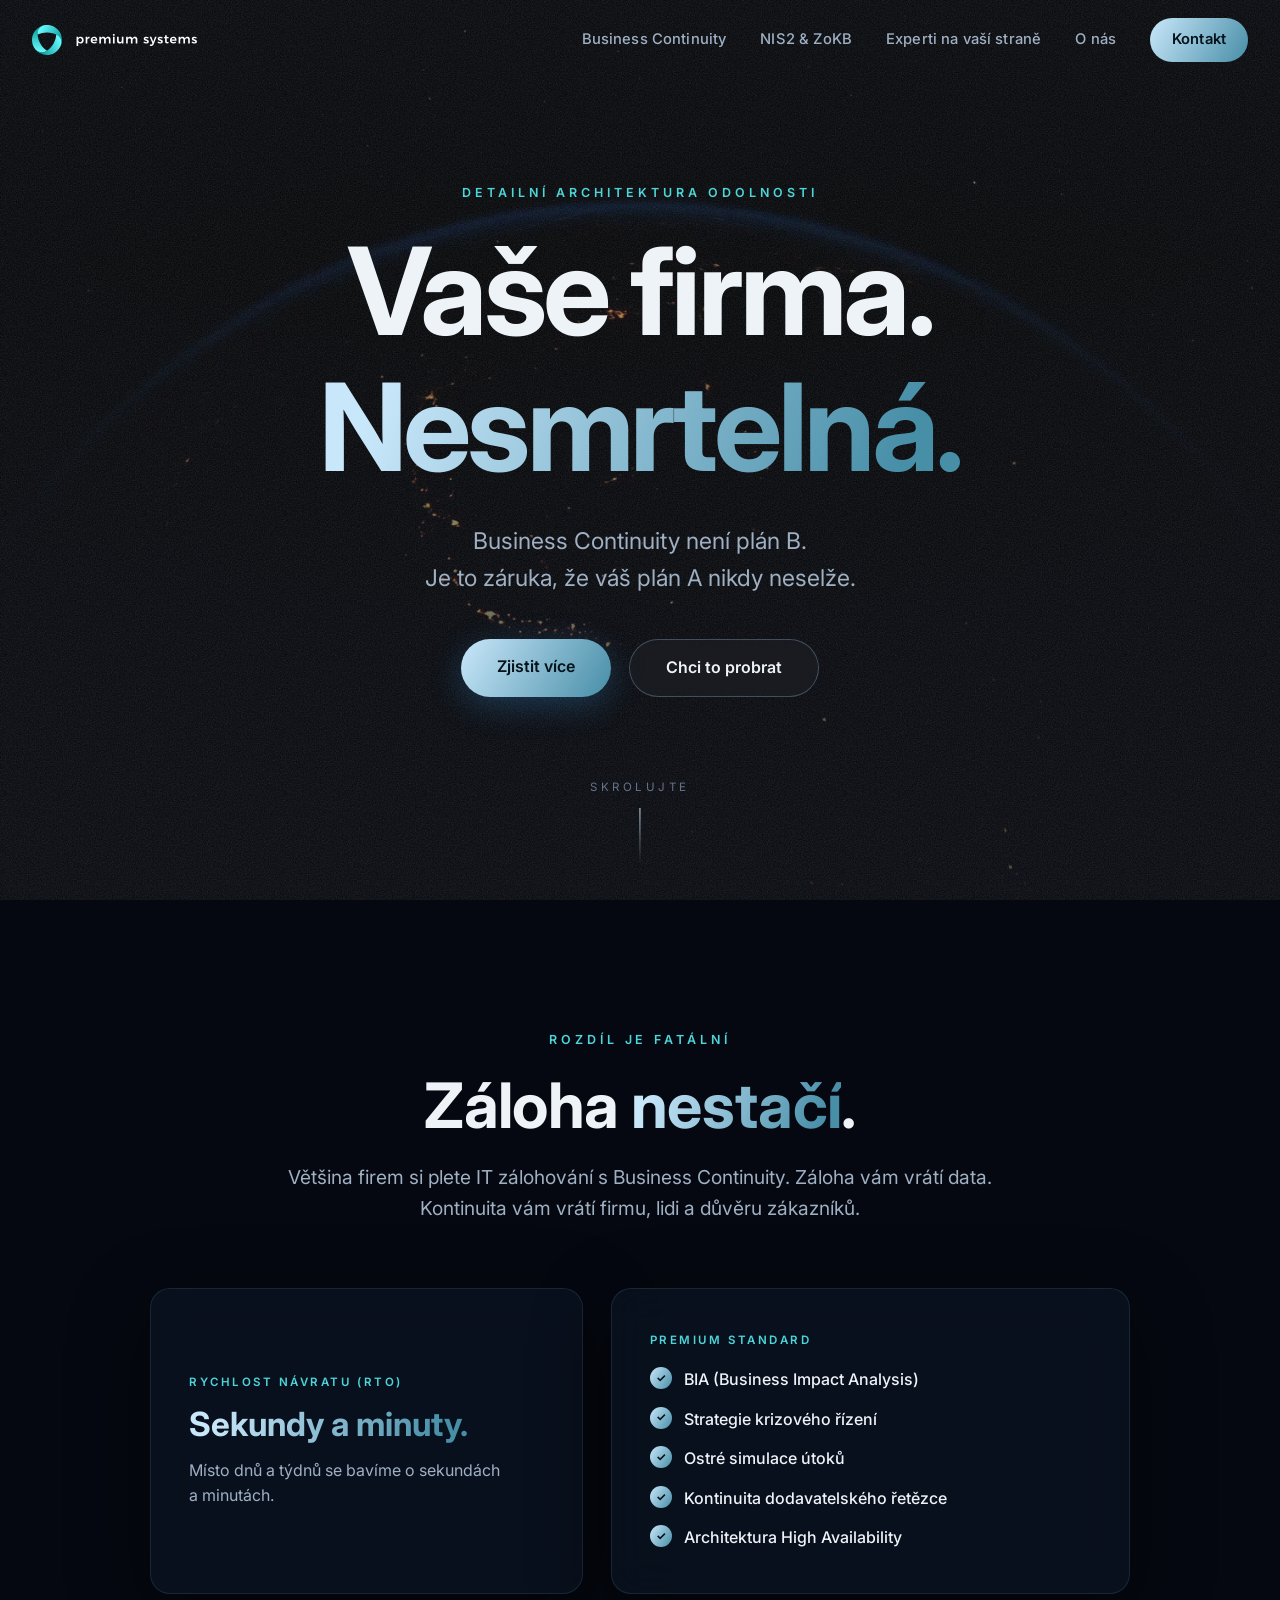
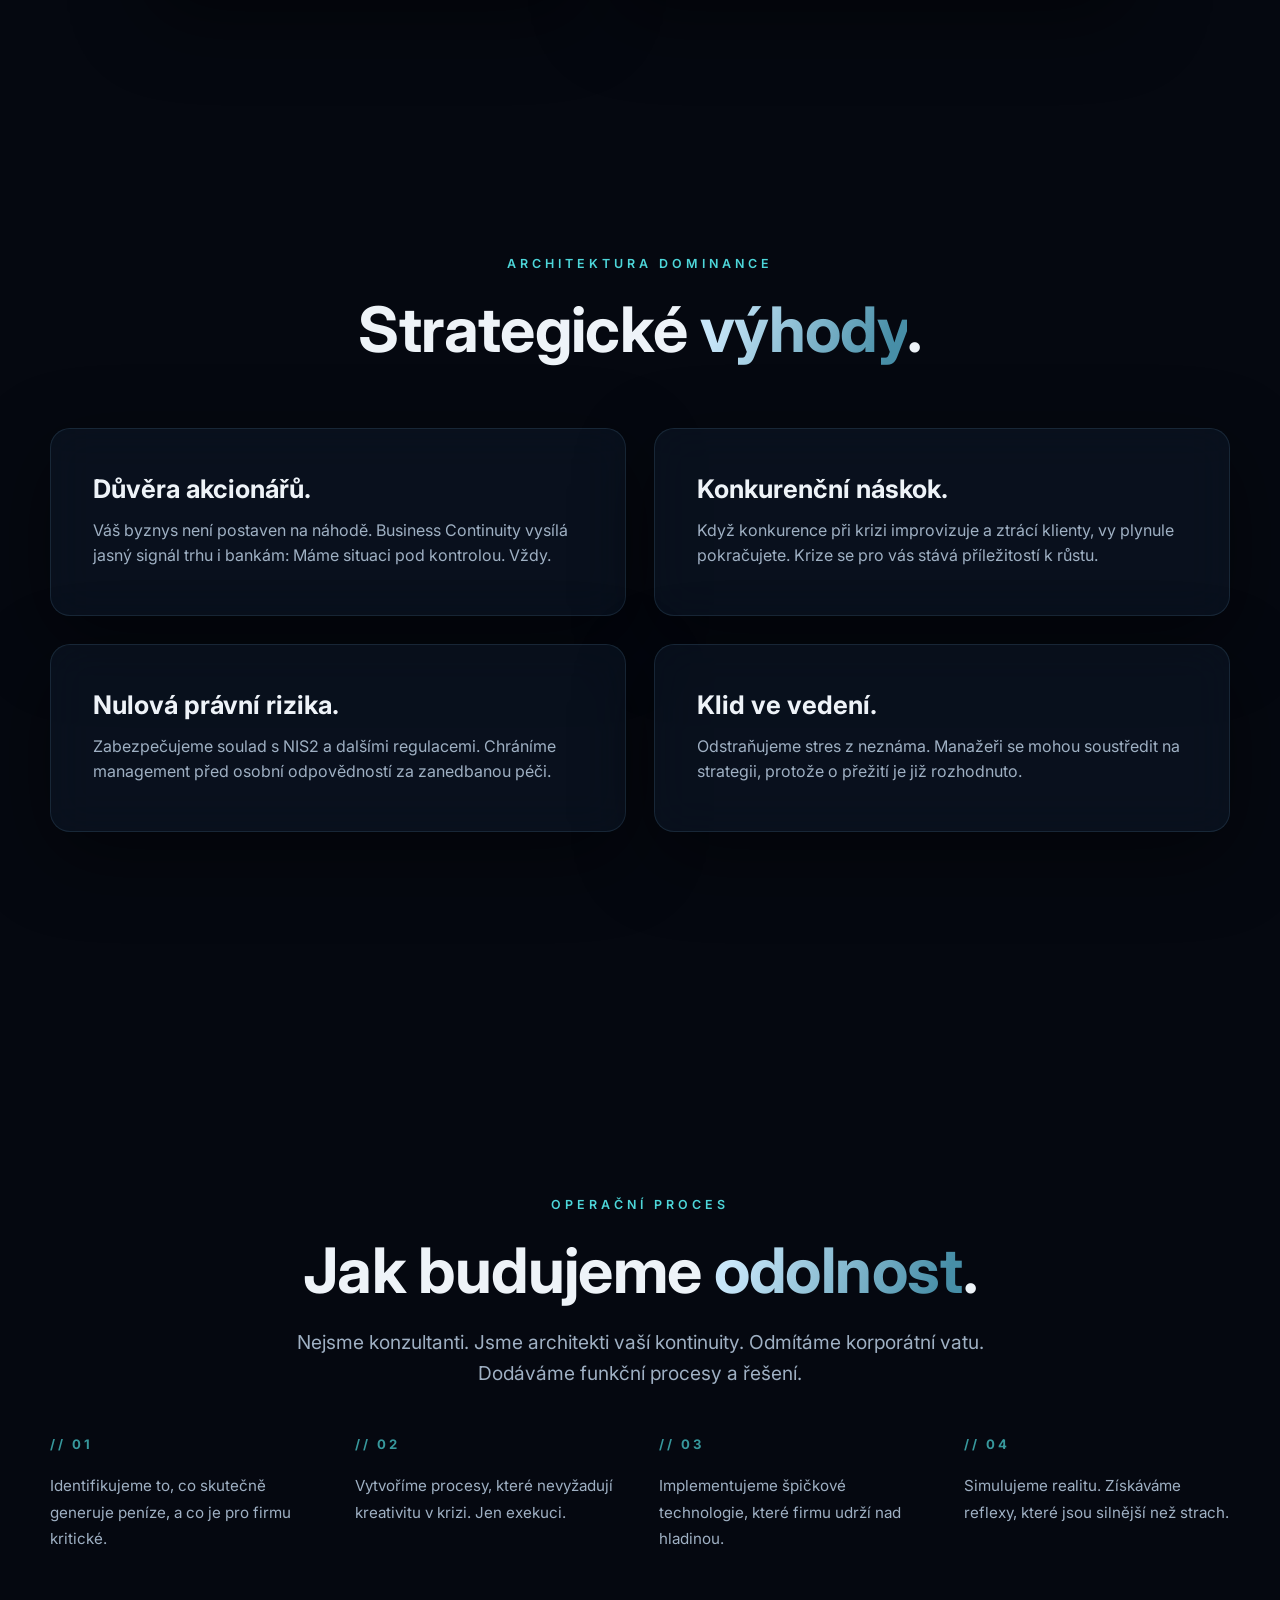
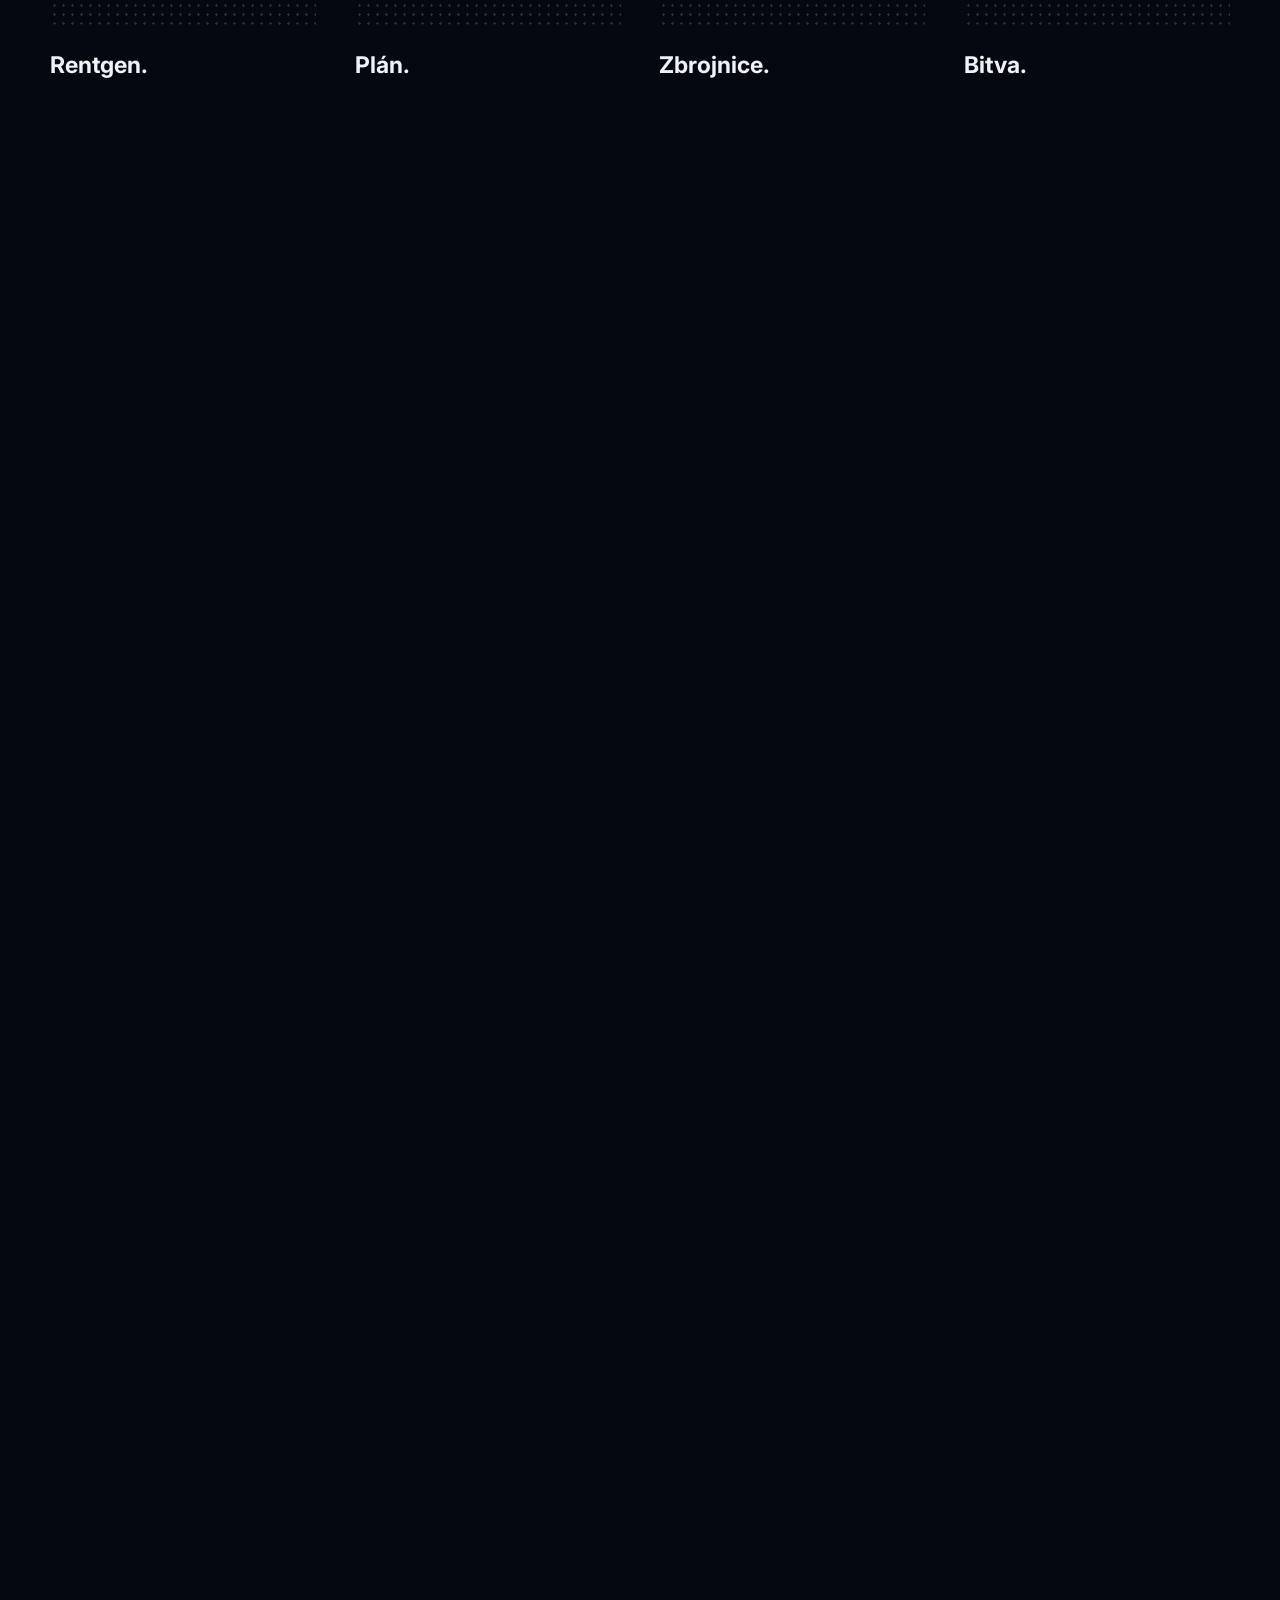
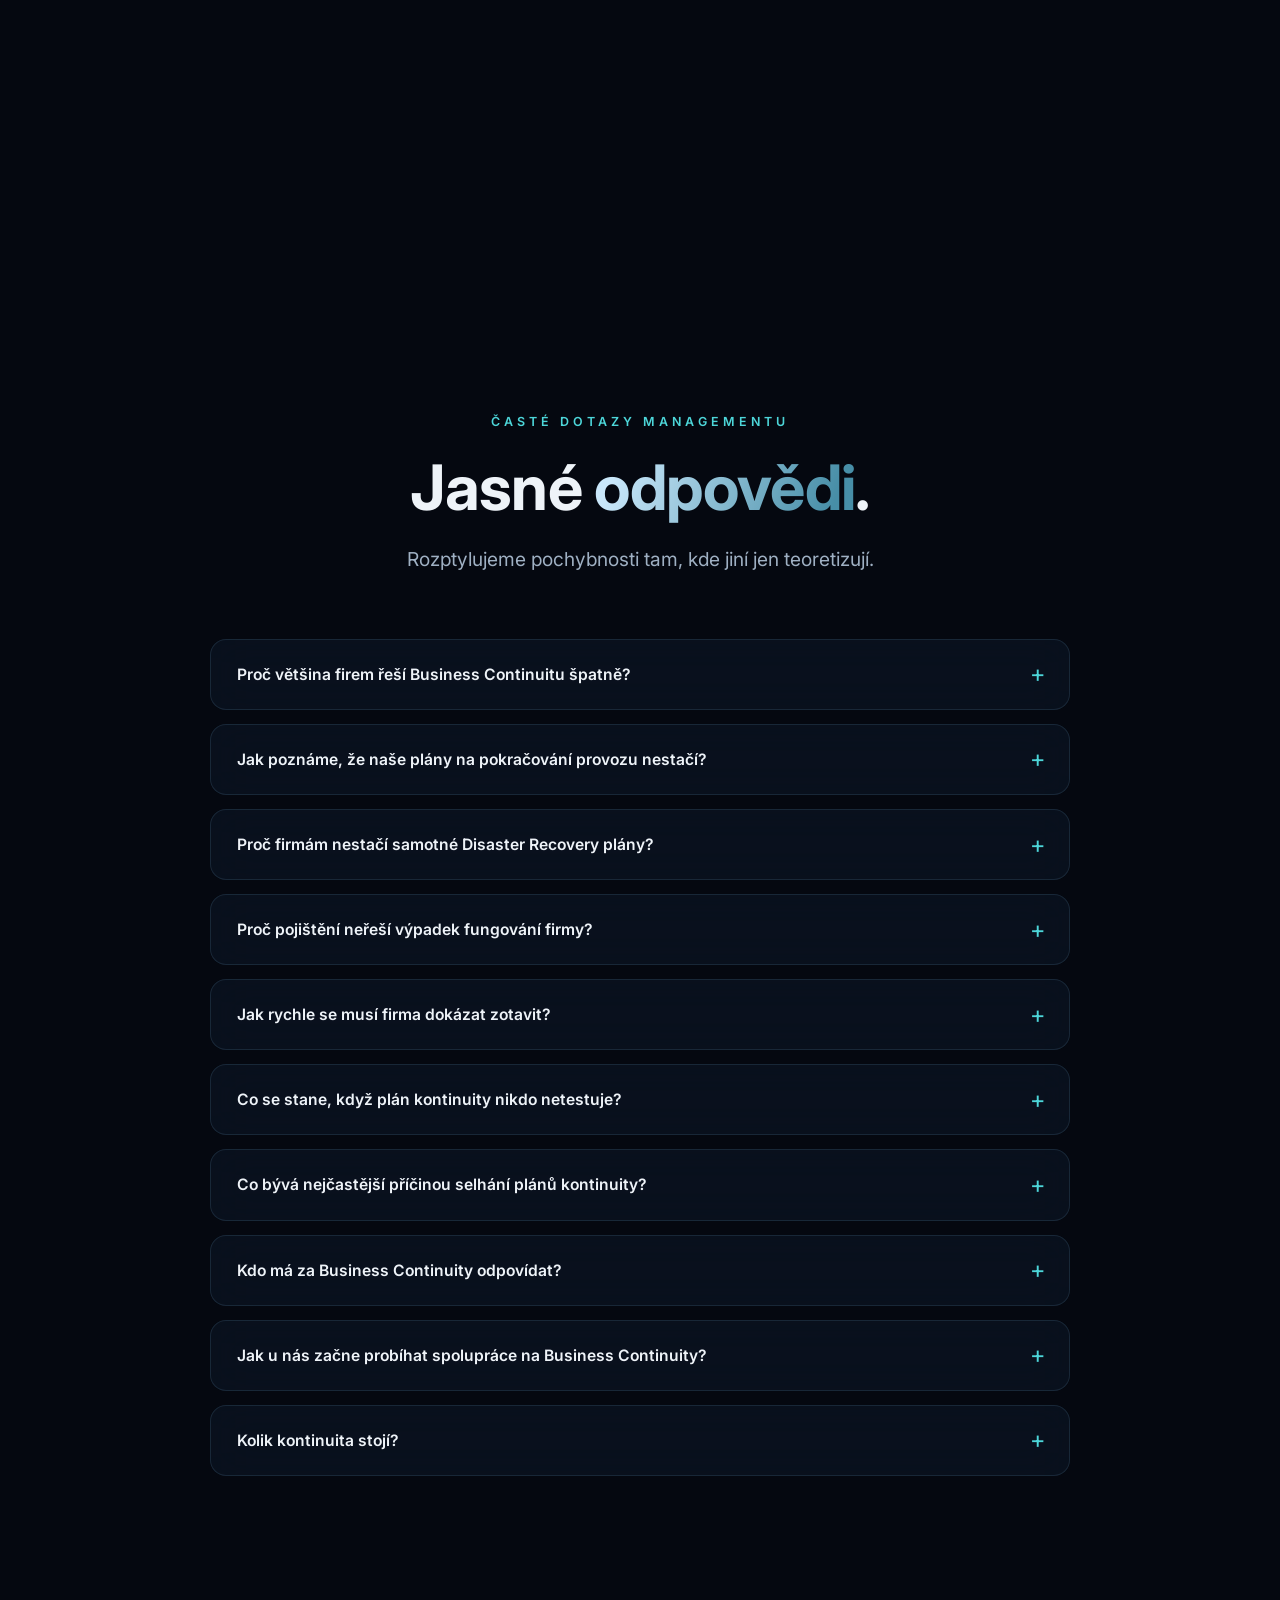
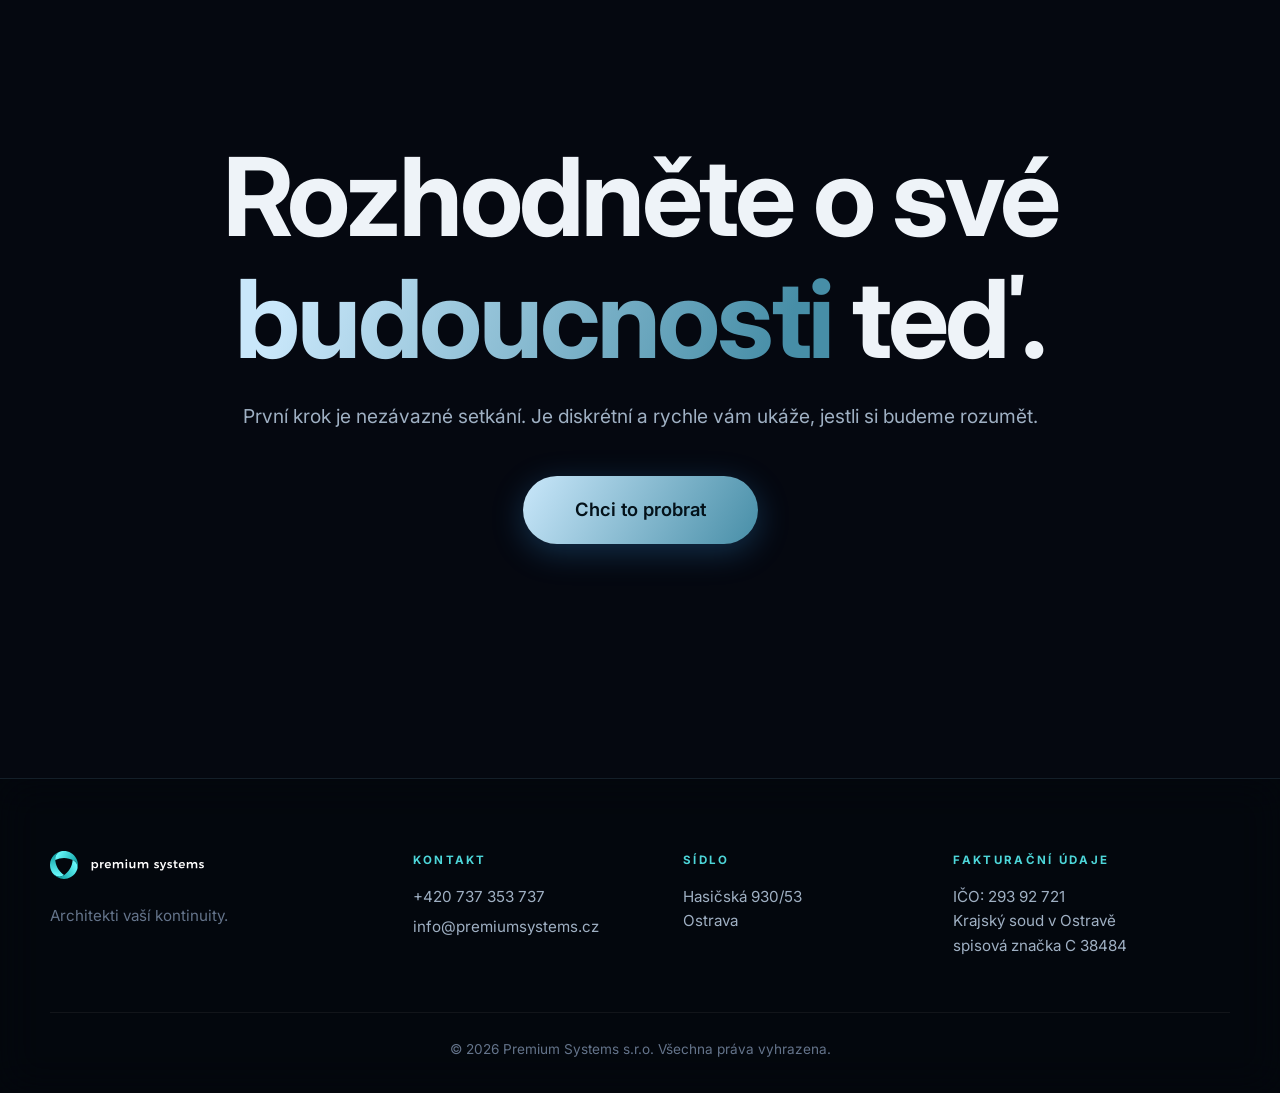
==== commit 1e6d3da6: "Podstránka O nás: příběh autority, principy scrollytelling, ekosystém Co-Authored-By: Claude Fable 5" ====
--- a/business-continuity.html
+++ b/business-continuity.html
@@ -47,7 +47,7 @@
       <a href="business-continuity.html">Business Continuity</a>
       <a href="nis2-zokb.html">NIS2 &amp; ZoKB</a>
       <a href="experti.html">Experti na vaší straně</a>
-      <a href="index.html#onas">O nás</a>
+      <a href="o-nas.html">O nás</a>
       <a href="index.html#kontakt" class="nav-cta">Kontakt</a>
     </nav>
     <button class="nav-burger" id="navBurger" aria-label="Menu"><span></span><span></span><span></span></button>
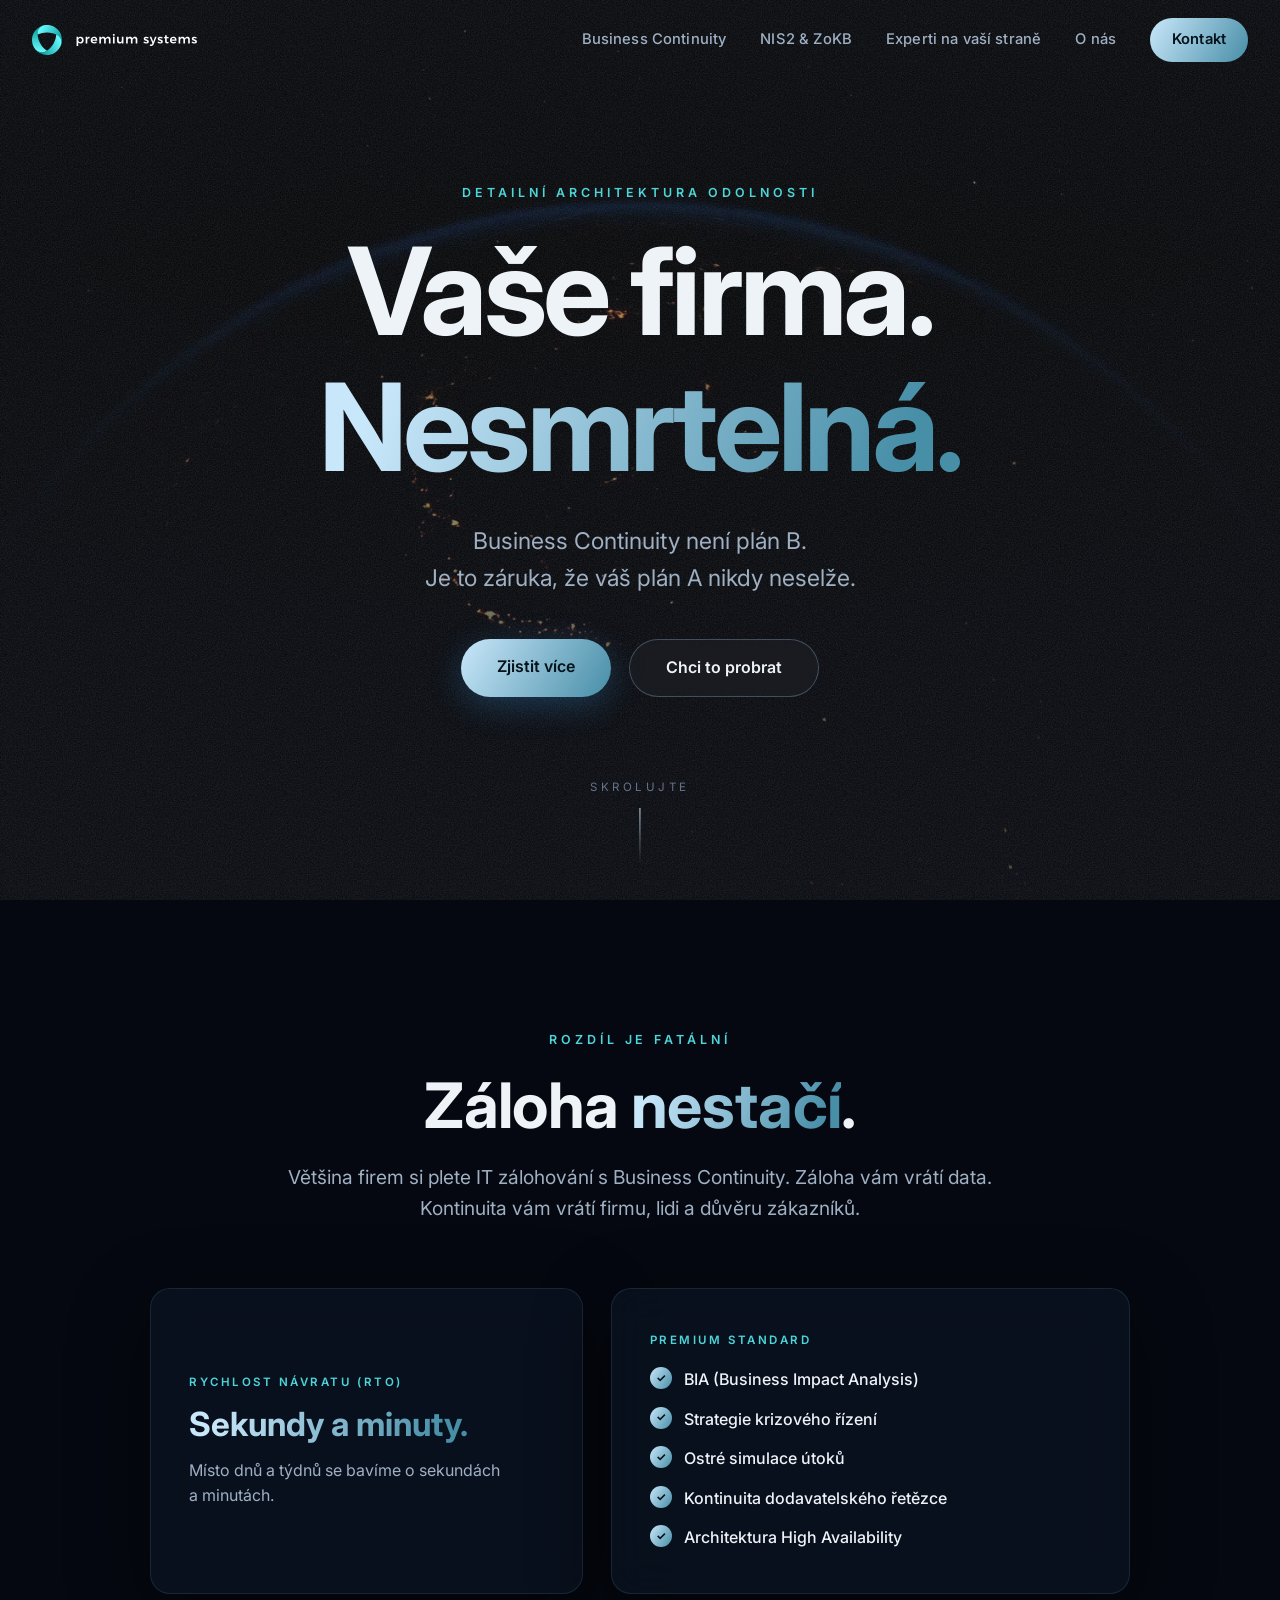
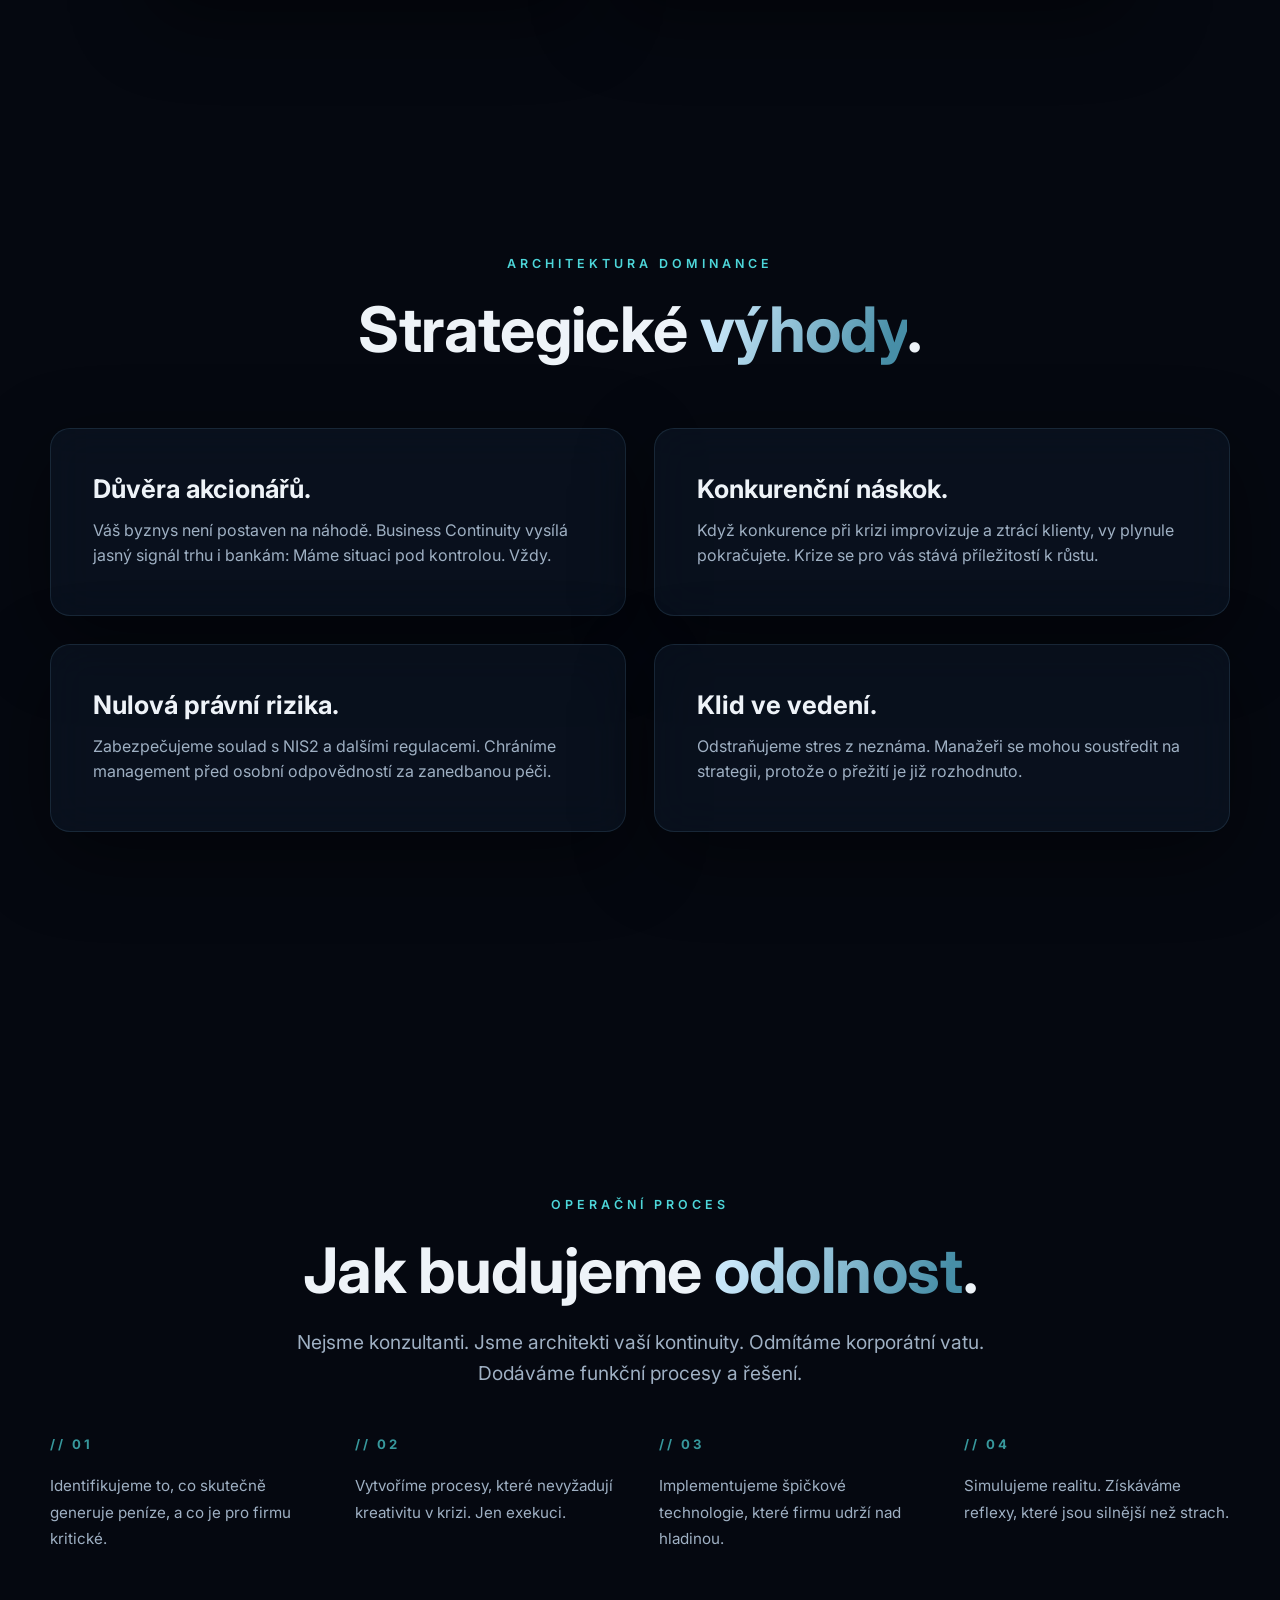
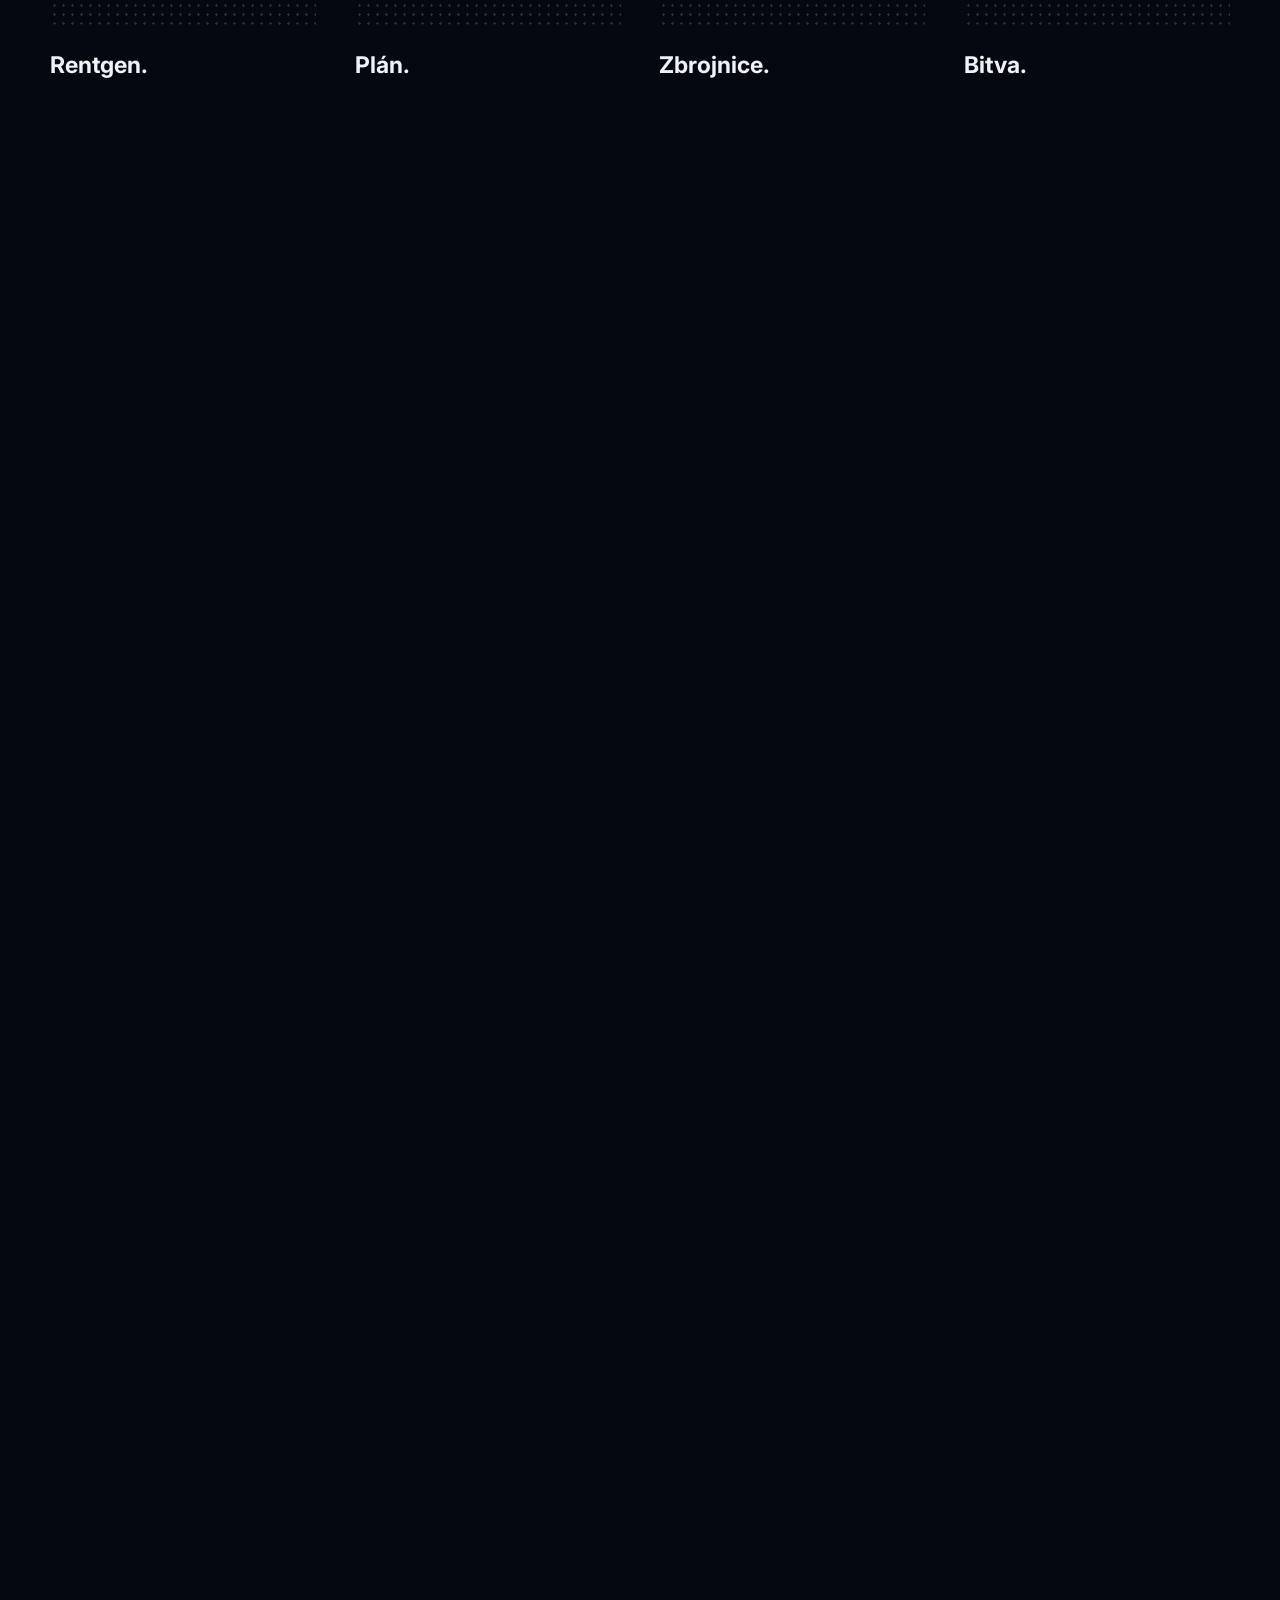
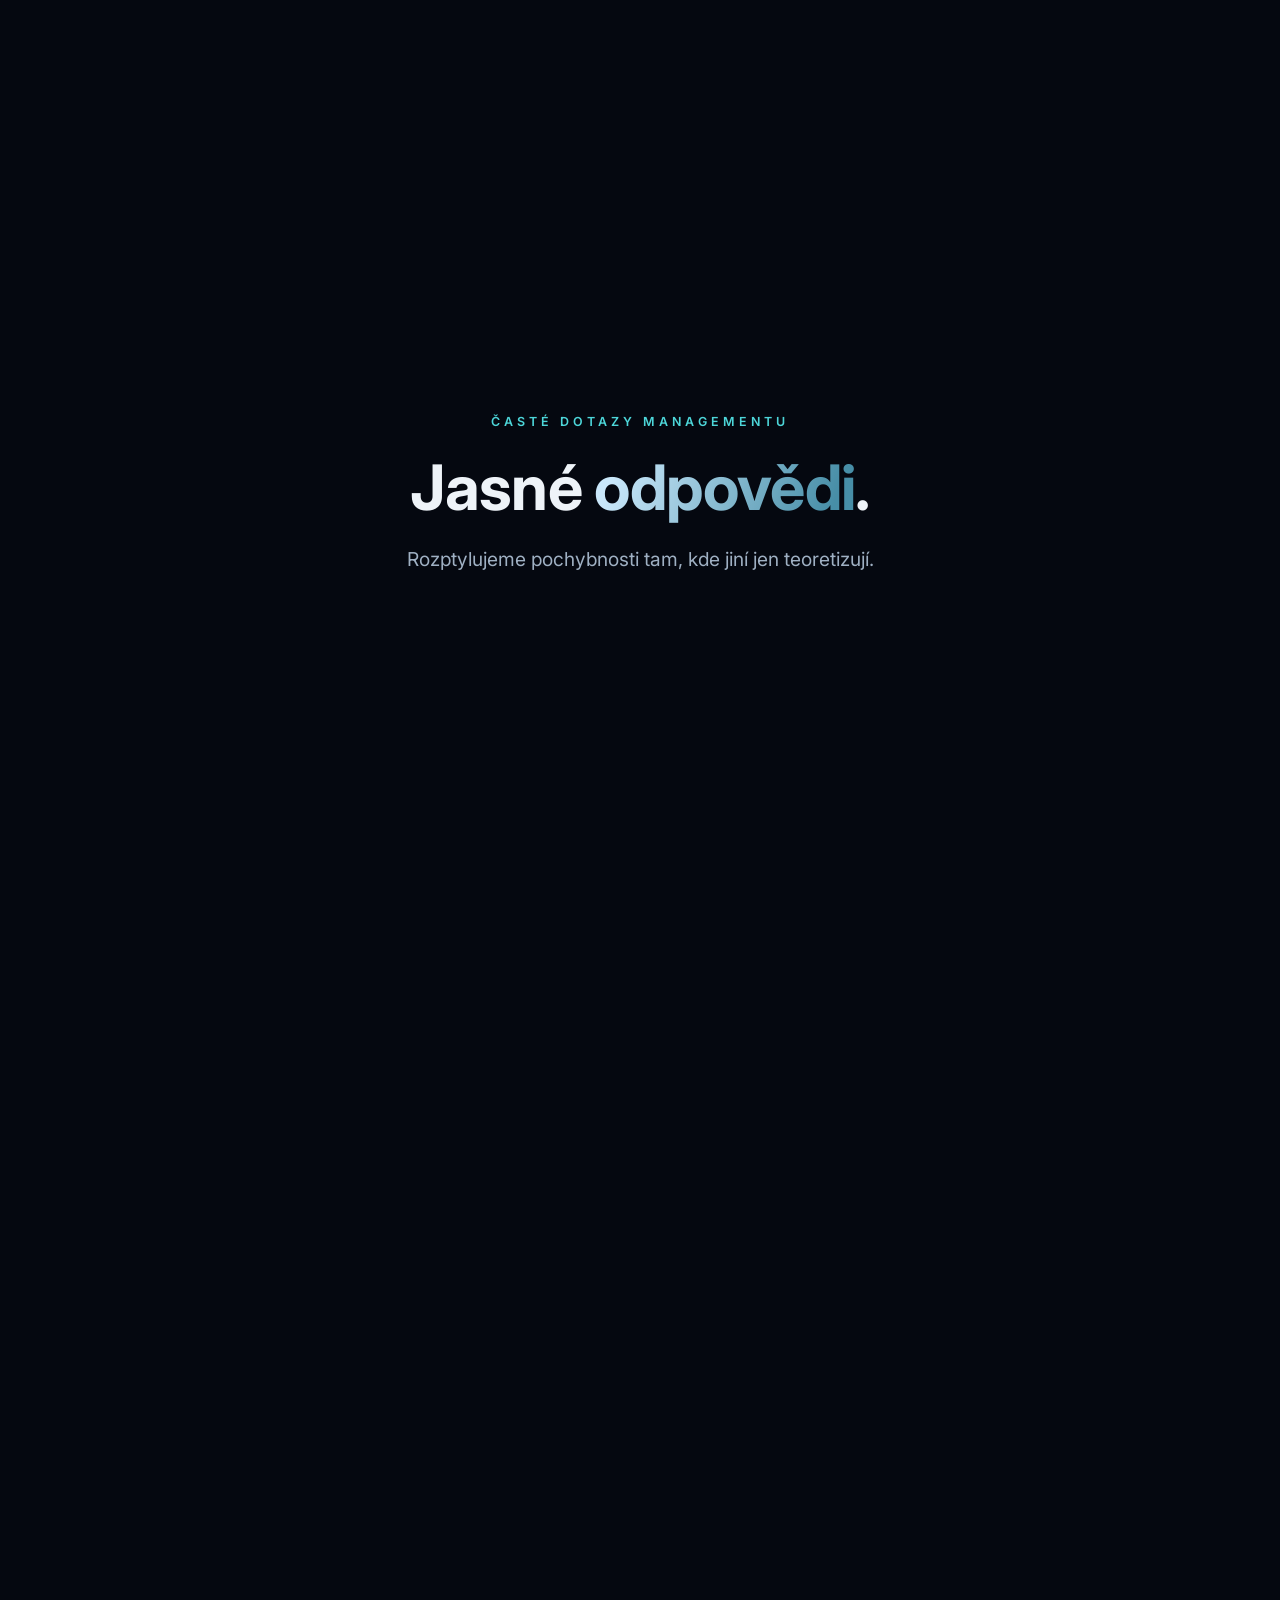
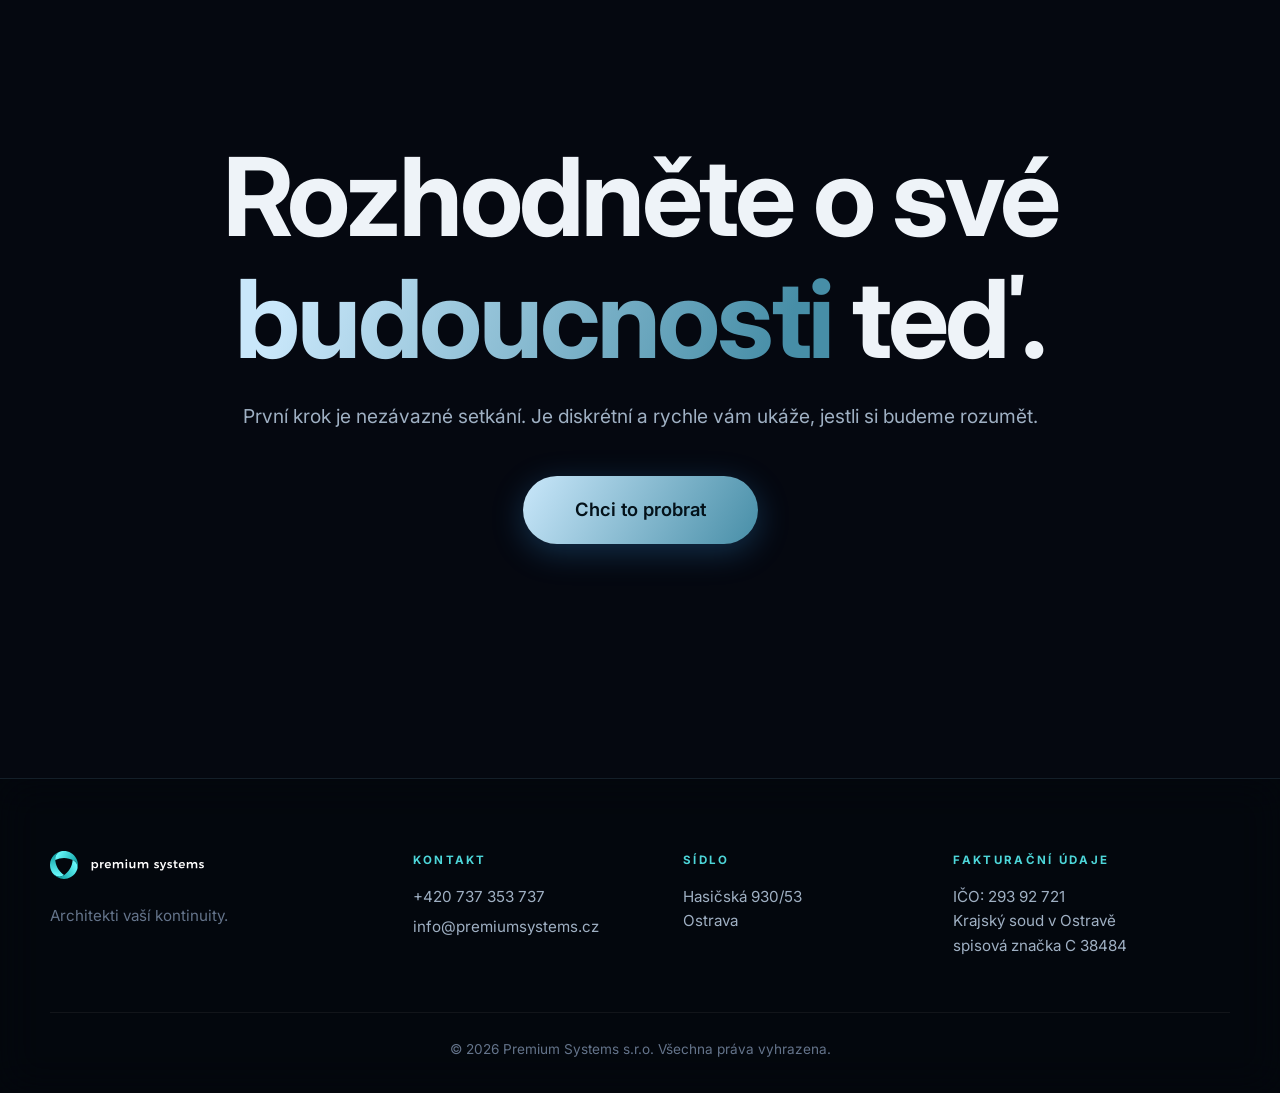
==== commit 6bcb8694: "Stránka Kontakt + Kontakt v menu vede na novou stránku Co-Authored-By: Claude Fable 5 <noreply@anthr" ====
--- a/business-continuity.html
+++ b/business-continuity.html
@@ -11,7 +11,7 @@
 <link rel="icon" type="image/png" sizes="32x32" href="assets/img/favicon-32.png">
 <link rel="icon" type="image/png" sizes="256x256" href="assets/img/favicon-256.png">
 <link rel="apple-touch-icon" href="assets/img/apple-touch-icon.png">
-<link rel="stylesheet" href="css/style.css?v=3">
+<link rel="stylesheet" href="css/style.css?v=5">
 </head>
 <body>
 
@@ -48,7 +48,7 @@
       <a href="nis2-zokb.html">NIS2 &amp; ZoKB</a>
       <a href="experti.html">Experti na vaší straně</a>
       <a href="o-nas.html">O nás</a>
-      <a href="index.html#kontakt" class="nav-cta">Kontakt</a>
+      <a href="kontakt.html" class="nav-cta">Kontakt</a>
     </nav>
     <button class="nav-burger" id="navBurger" aria-label="Menu"><span></span><span></span><span></span></button>
   </div>
@@ -264,6 +264,6 @@
   </div>
 </footer>
 
-<script src="js/subpage.js?v=3"></script>
+<script src="js/subpage.js?v=5"></script>
 </body>
 </html>
--- a/css/style.css
+++ b/css/style.css
@@ -1040,3 +1040,30 @@
   .exp-full { grid-template-columns: 1fr; }
   .exp-stats { flex-direction: row; gap: 40px; }
 }
+
+/* O nás: skupinová fotka týmu — vyrůstá zespodu jako Jirka na homepage */
+.team-panel {
+  margin-top: 28px;
+  overflow: hidden;
+  padding: clamp(28px, 4.5vw, 64px) clamp(24px, 4vw, 56px) 0;
+}
+.team-panel img {
+  display: block;
+  width: 100%;
+  height: auto;
+  will-change: transform;
+}
+
+/* Kontakt: hodnoty na kartách */
+.contact-value {
+  display: inline-block;
+  margin-top: 16px;
+  font-family: var(--font-display);
+  font-weight: 700;
+  font-size: clamp(1.25rem, 2vw, 1.9rem);
+  line-height: 1.25;
+  text-decoration: none;
+  transition: opacity 0.25s ease;
+}
+a.contact-value:hover { opacity: 0.8; }
+.contact-note { color: var(--ink-dim); margin-top: 12px; }
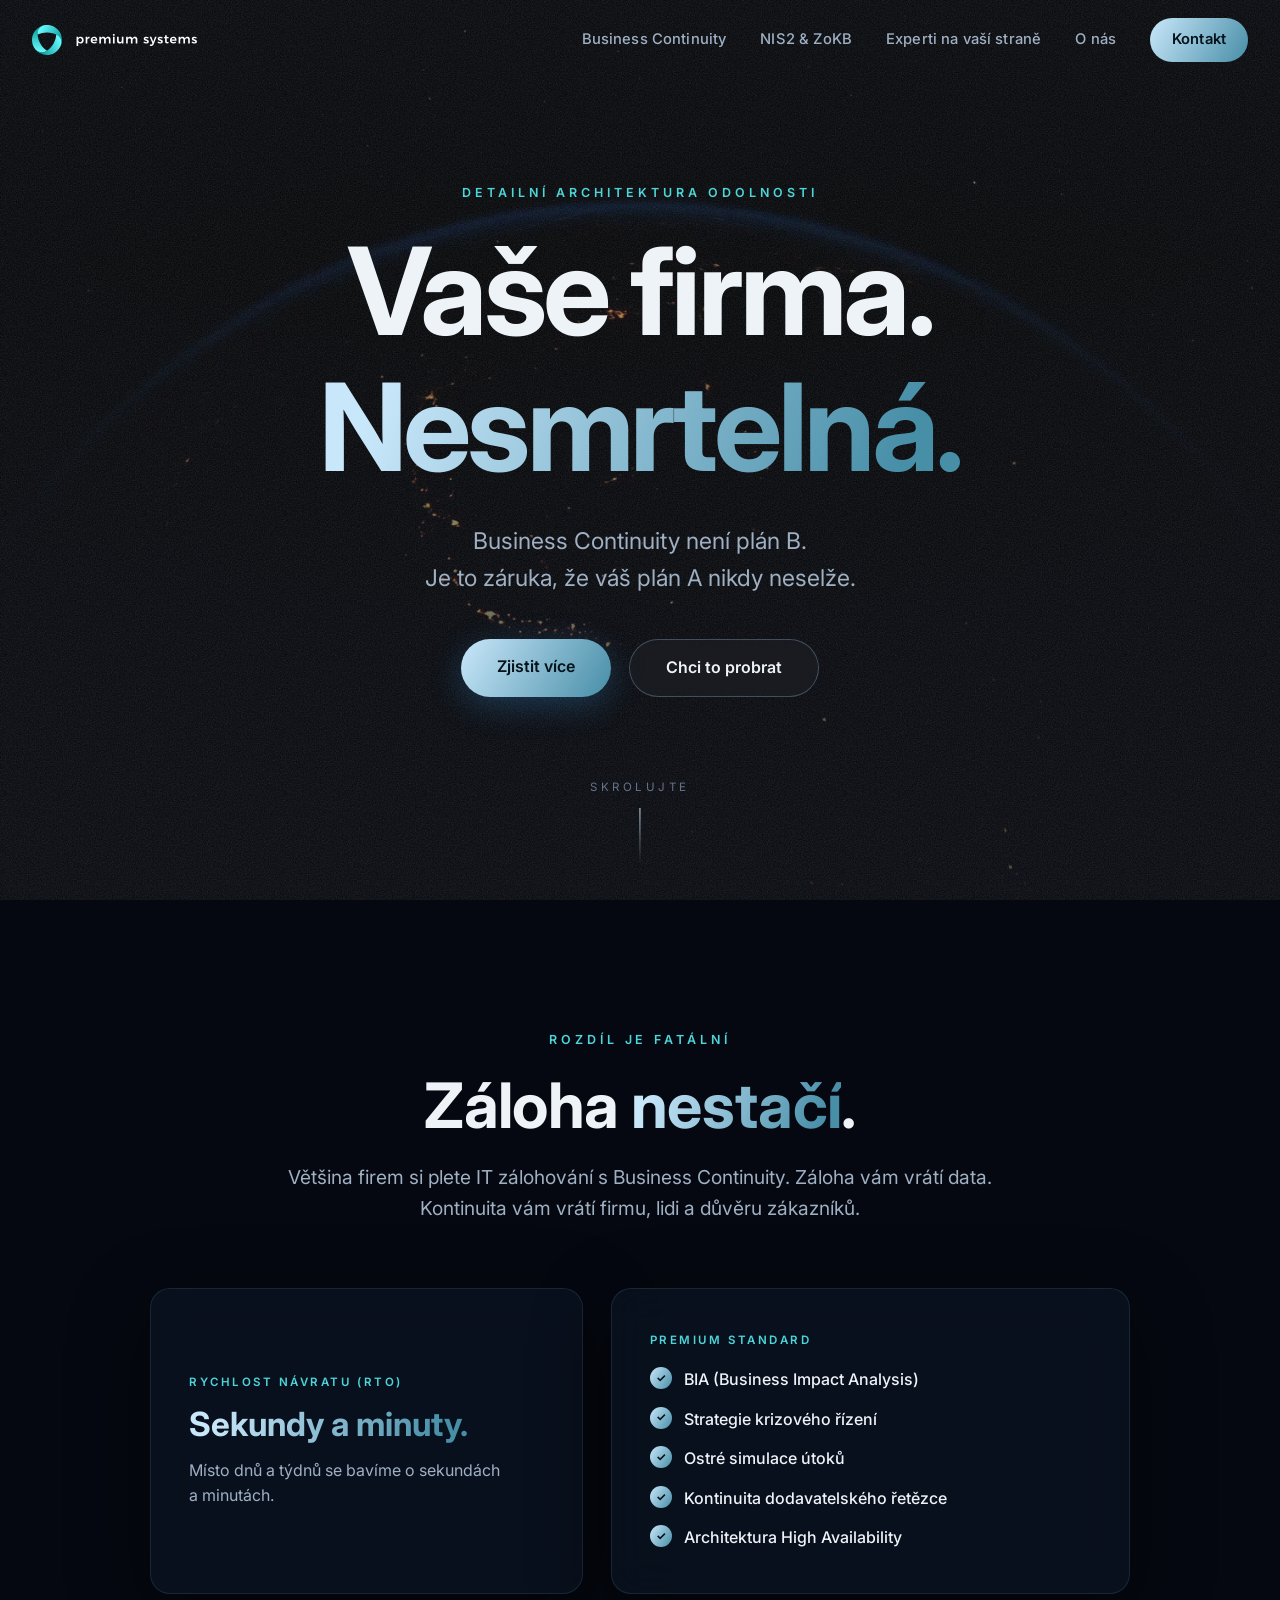
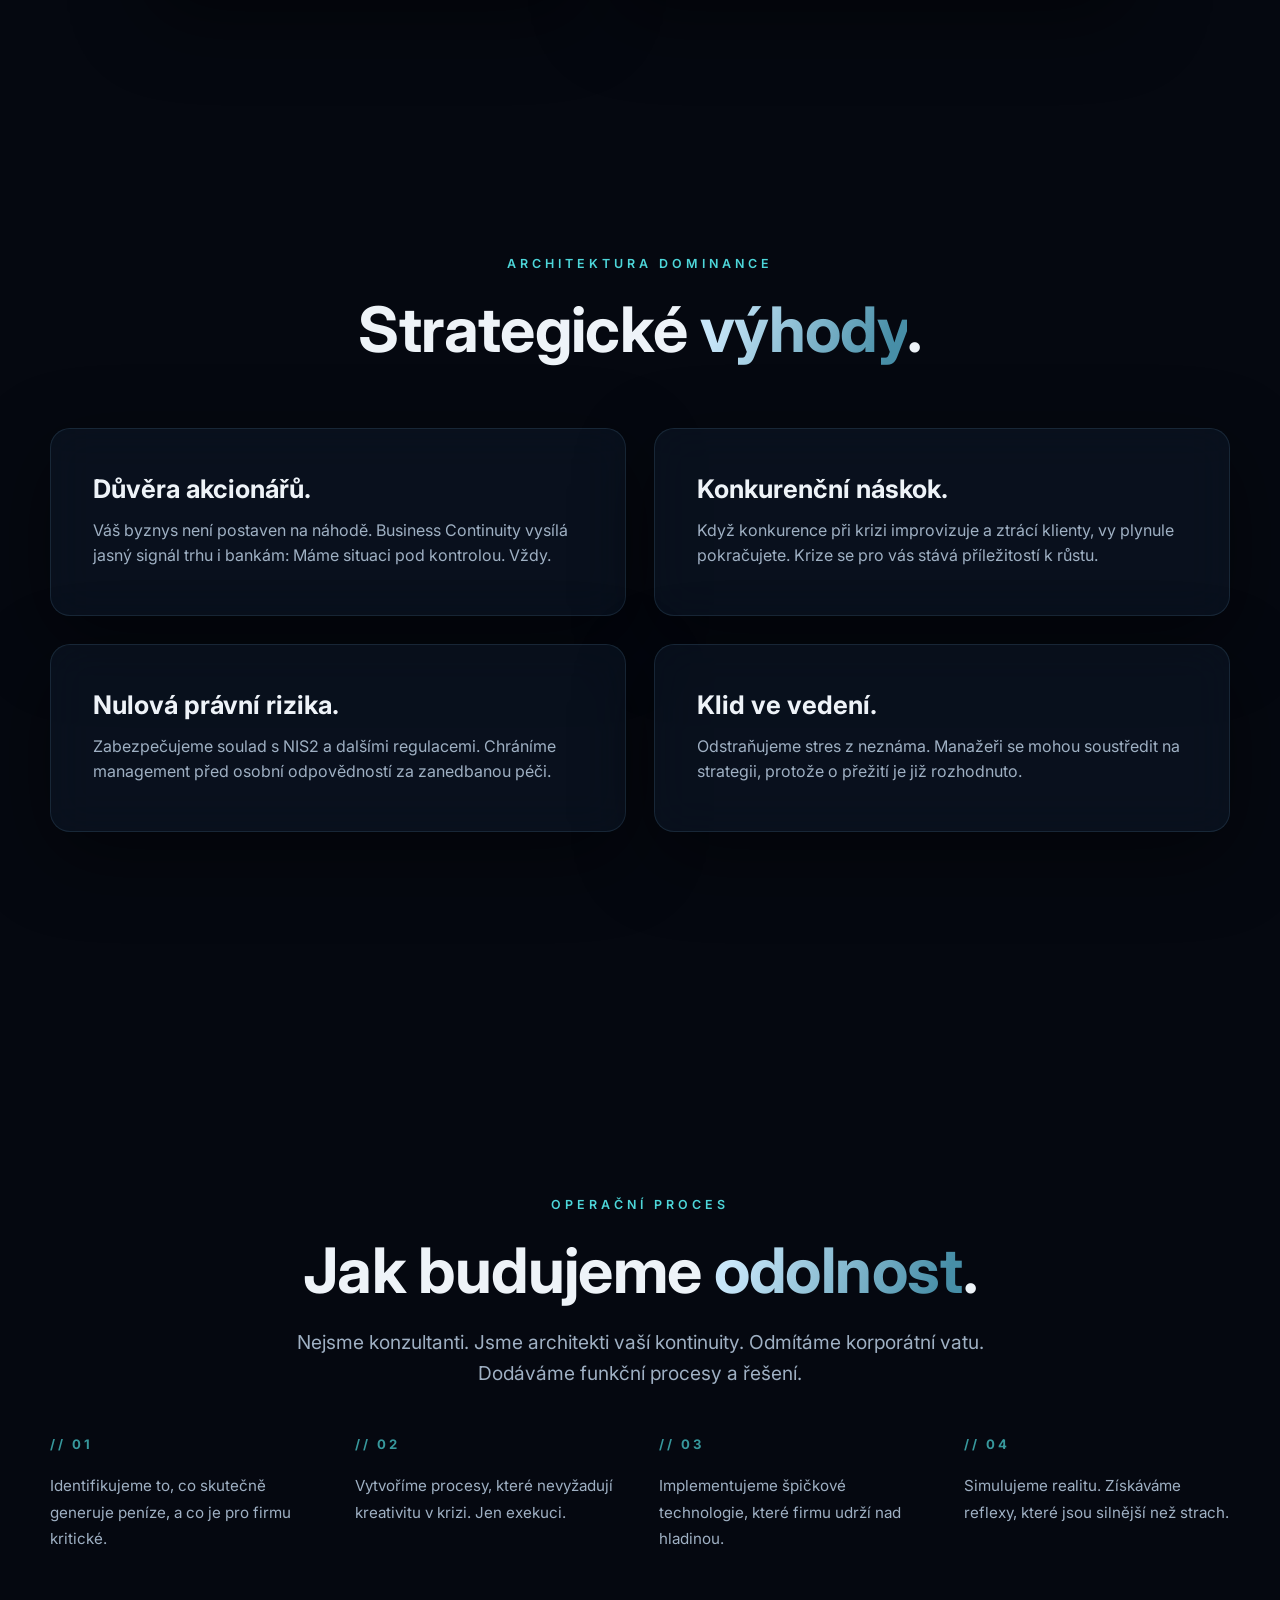
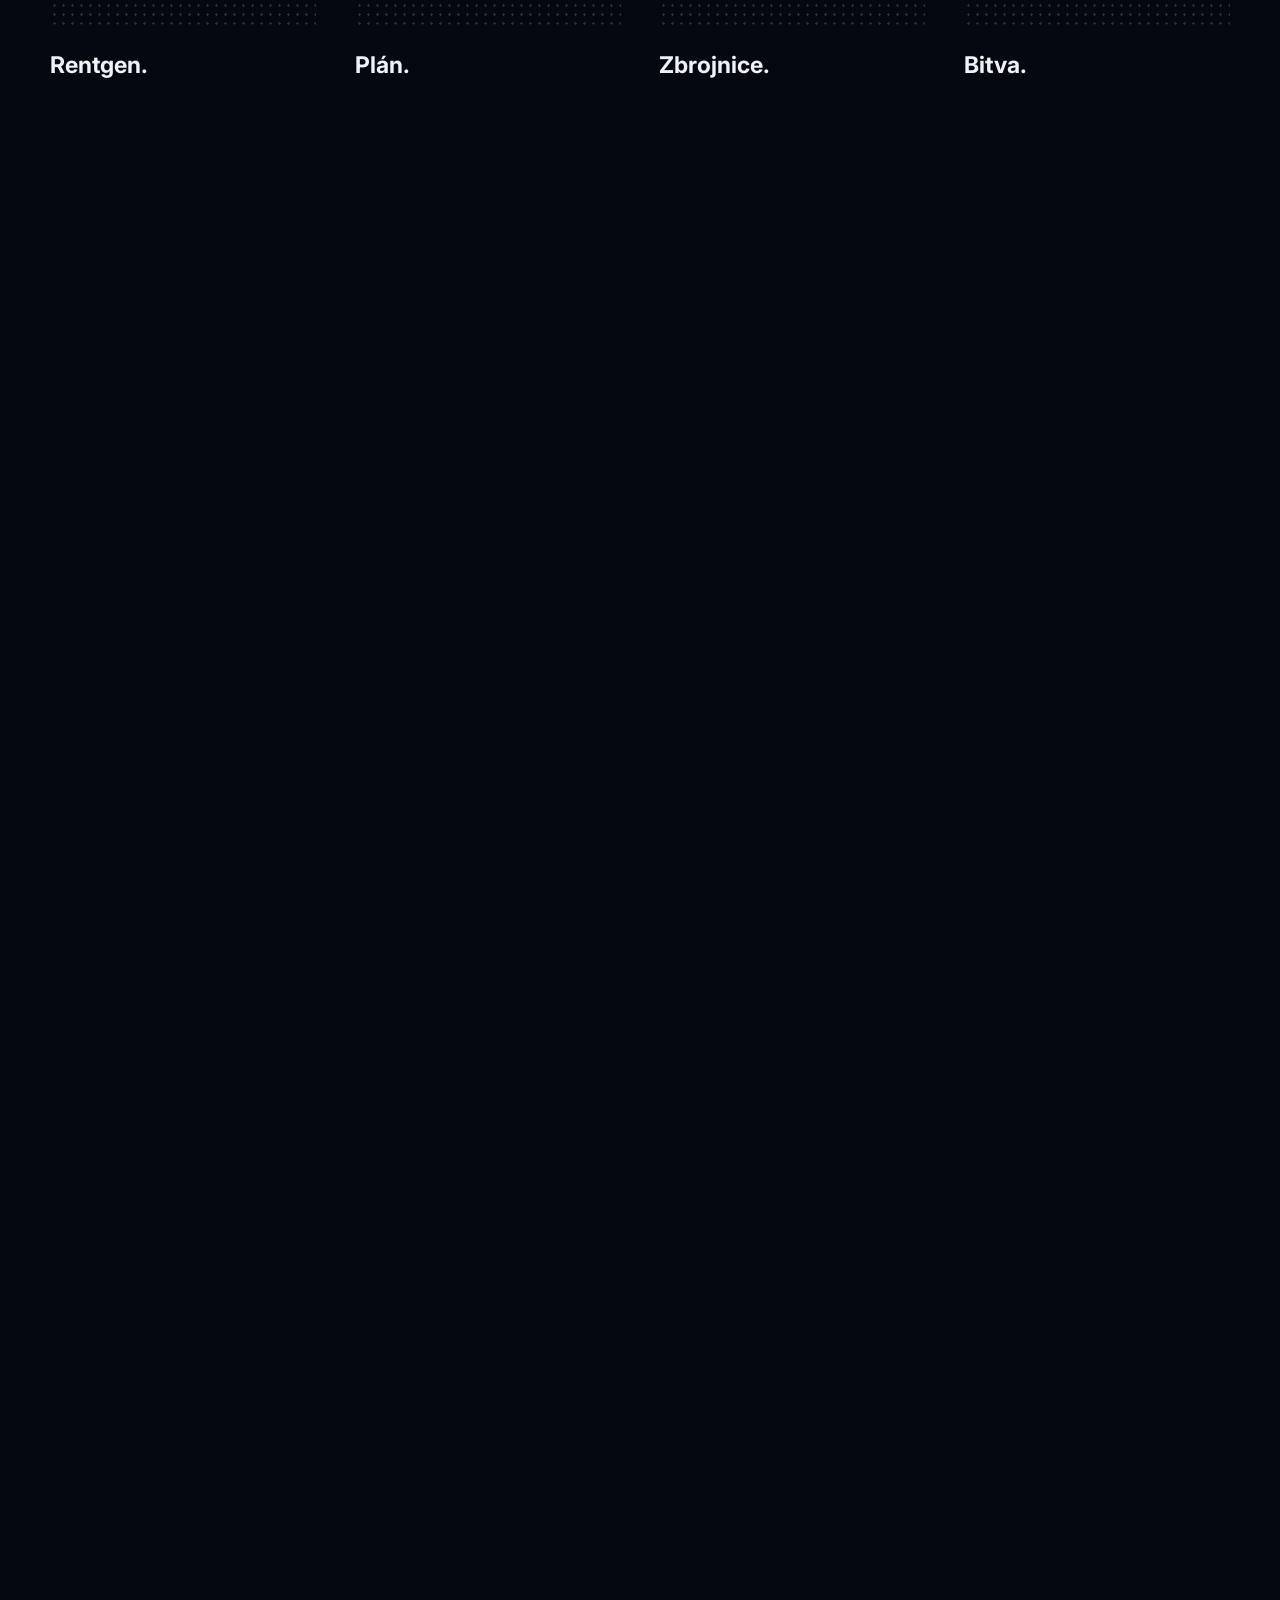
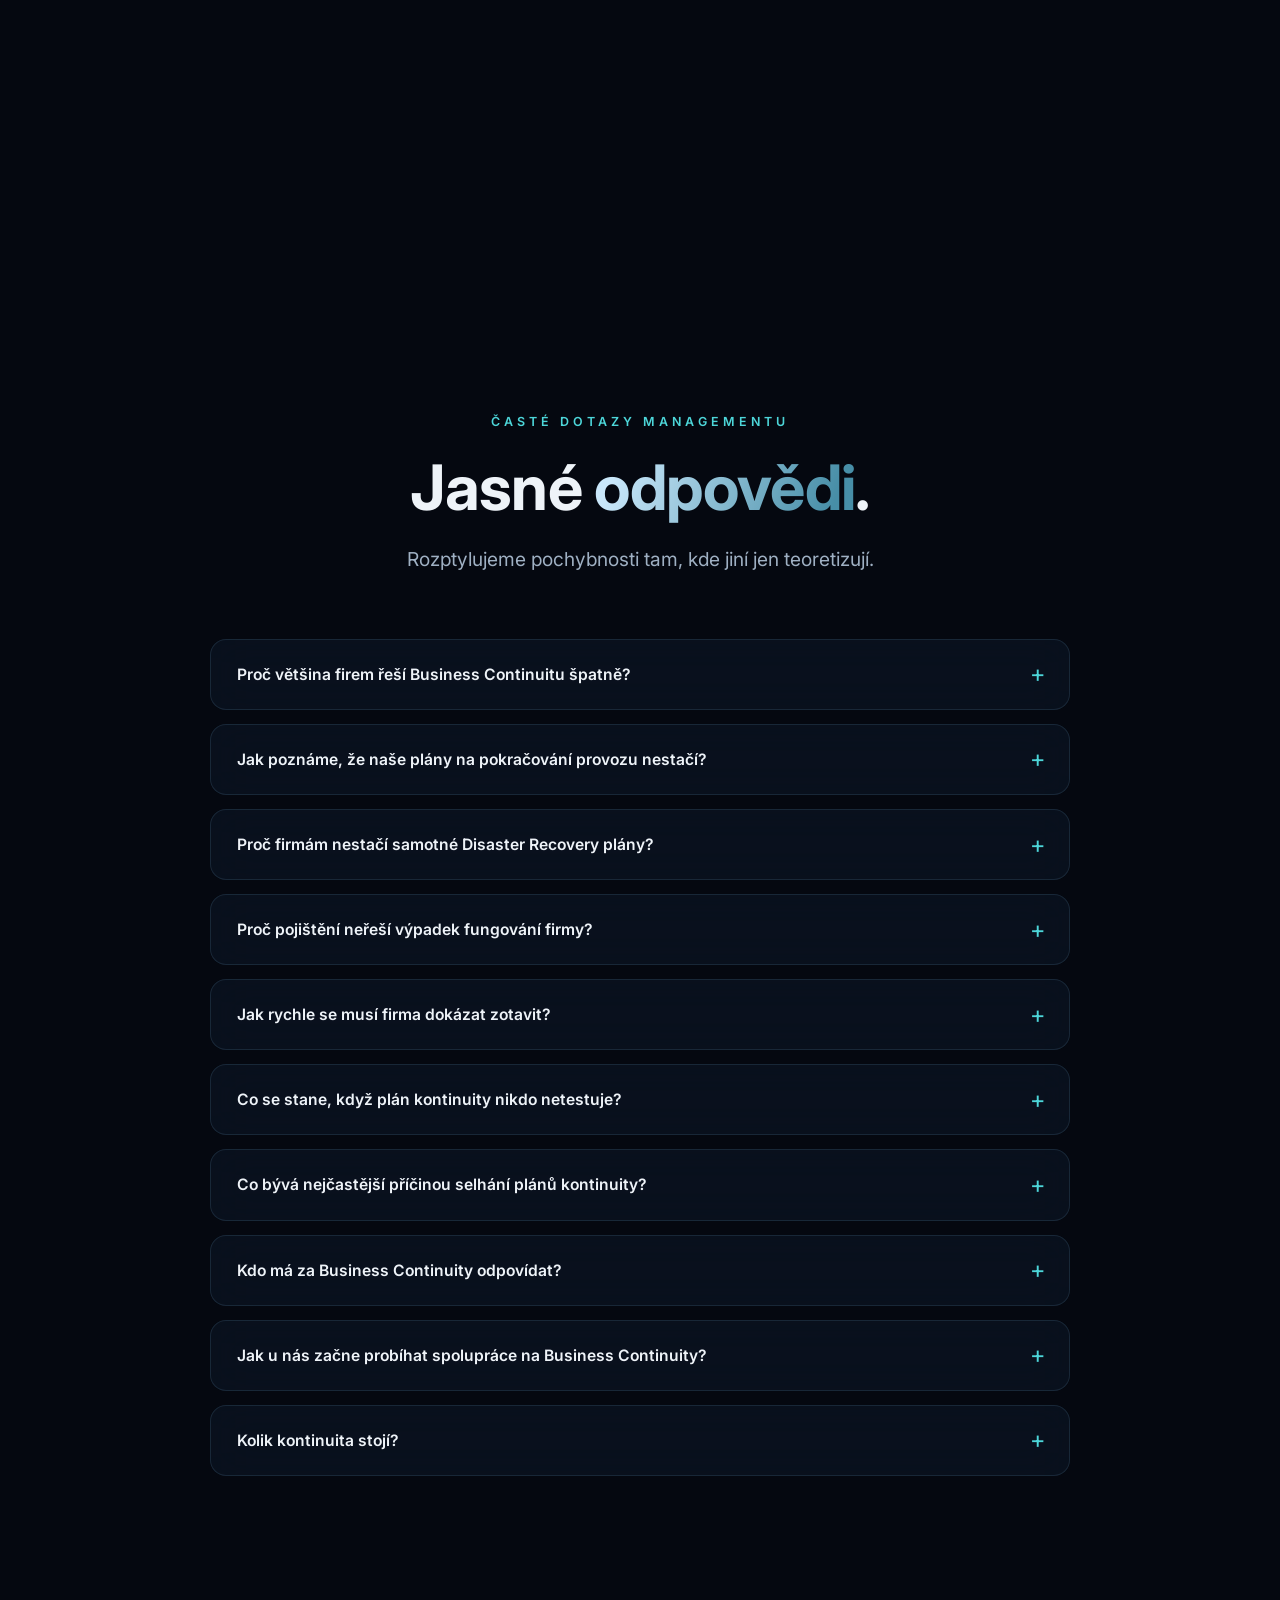
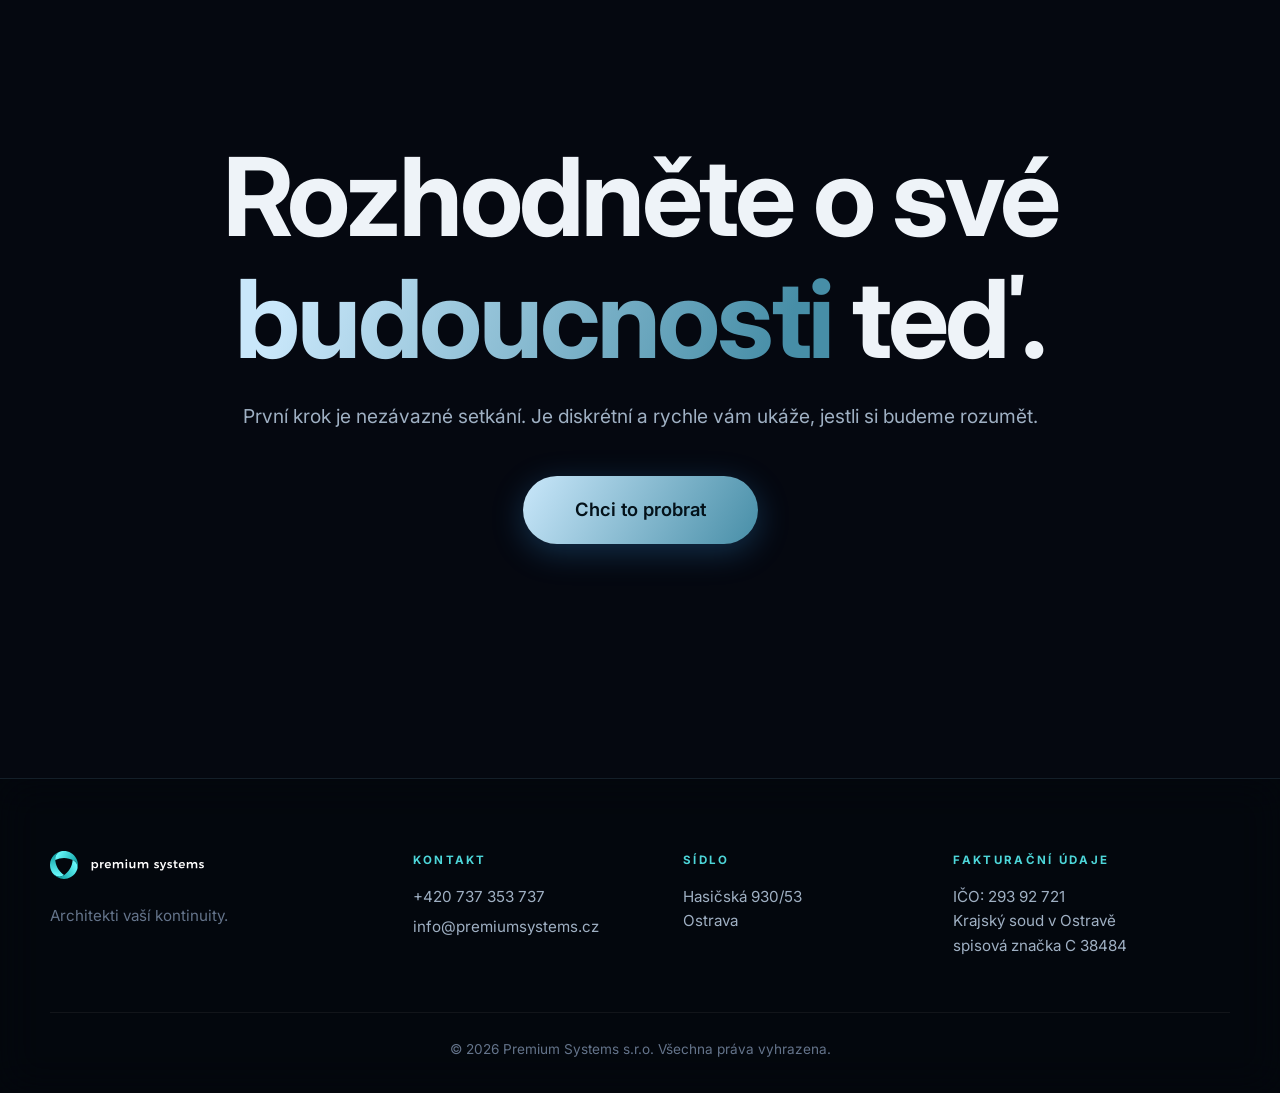
==== commit 08c8b99b: "Kontakt: nadpis sekce, tmavá mapa a působnost po celé ČR Co-Authored-By: Claude Fable 5 <noreply@ant" ====
--- a/business-continuity.html
+++ b/business-continuity.html
@@ -11,7 +11,7 @@
 <link rel="icon" type="image/png" sizes="32x32" href="assets/img/favicon-32.png">
 <link rel="icon" type="image/png" sizes="256x256" href="assets/img/favicon-256.png">
 <link rel="apple-touch-icon" href="assets/img/apple-touch-icon.png">
-<link rel="stylesheet" href="css/style.css?v=5">
+<link rel="stylesheet" href="css/style.css?v=6">
 </head>
 <body>
 
@@ -264,6 +264,6 @@
   </div>
 </footer>
 
-<script src="js/subpage.js?v=5"></script>
+<script src="js/subpage.js?v=6"></script>
 </body>
 </html>
--- a/css/style.css
+++ b/css/style.css
@@ -1067,3 +1067,48 @@
 }
 a.contact-value:hover { opacity: 0.8; }
 .contact-note { color: var(--ink-dim); margin-top: 12px; }
+
+/* Kontakt: mapa v tmavém ladění webu */
+.map-panel {
+  position: relative;
+  margin-top: 28px;
+  overflow: hidden;
+  padding: 0;
+}
+.map-panel iframe {
+  display: block;
+  width: 100%;
+  height: clamp(340px, 46vh, 480px);
+  border: 0;
+  /* převrácení do tmavého režimu, sladěné s modrou palety webu */
+  filter: invert(0.92) hue-rotate(190deg) saturate(0.5) brightness(0.92) contrast(0.95);
+}
+.map-note {
+  position: absolute;
+  left: 22px;
+  bottom: 22px;
+  display: flex;
+  flex-direction: column;
+  gap: 3px;
+  padding: 16px 22px;
+  border-radius: 14px;
+  background: rgba(8, 16, 28, 0.92);
+  border: 1px solid var(--glass-border);
+  backdrop-filter: blur(12px);
+  -webkit-backdrop-filter: blur(12px);
+}
+.map-note-title {
+  font-family: var(--font-display);
+  font-weight: 700;
+  font-size: 1.02rem;
+}
+.map-note-sub {
+  color: var(--accent);
+  text-transform: uppercase;
+  letter-spacing: 0.16em;
+  font-size: 0.68rem;
+  font-weight: 600;
+}
+@media (max-width: 560px) {
+  .map-note { left: 12px; right: 12px; bottom: 12px; padding: 12px 16px; }
+}
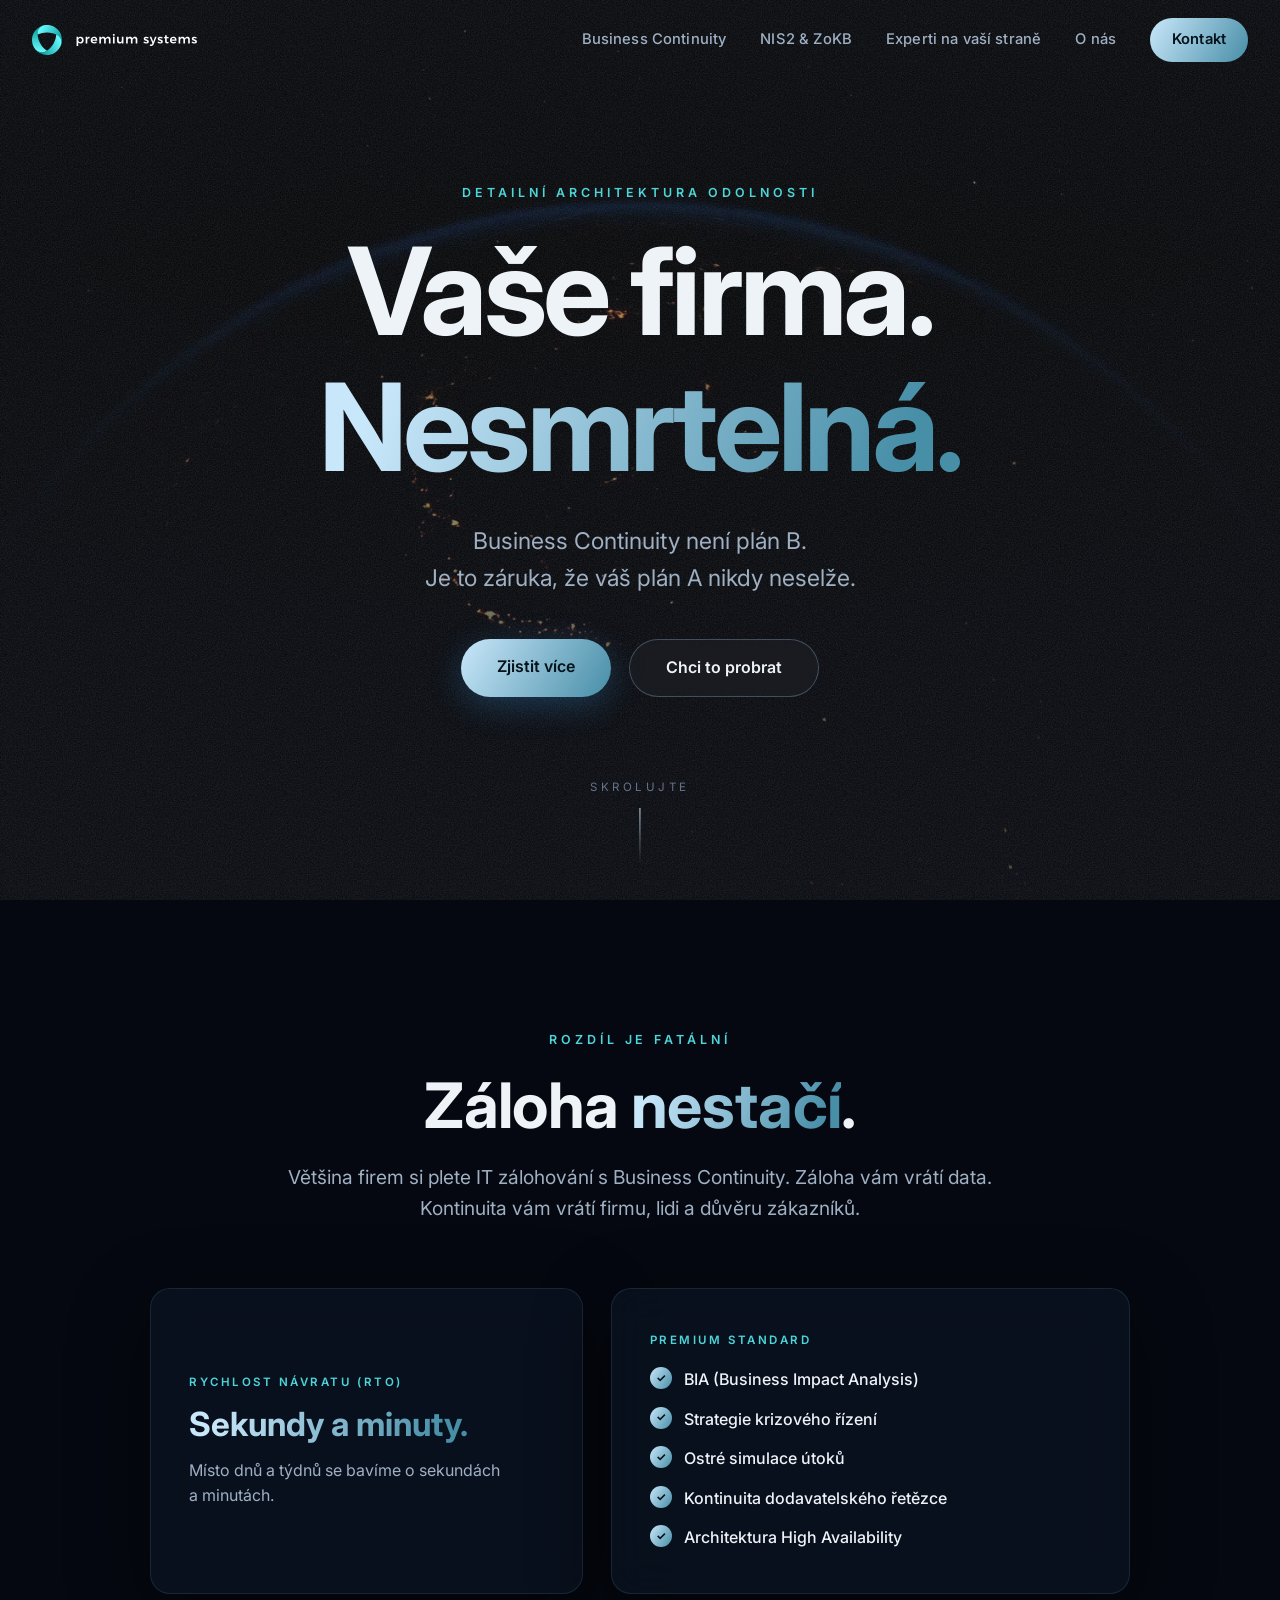
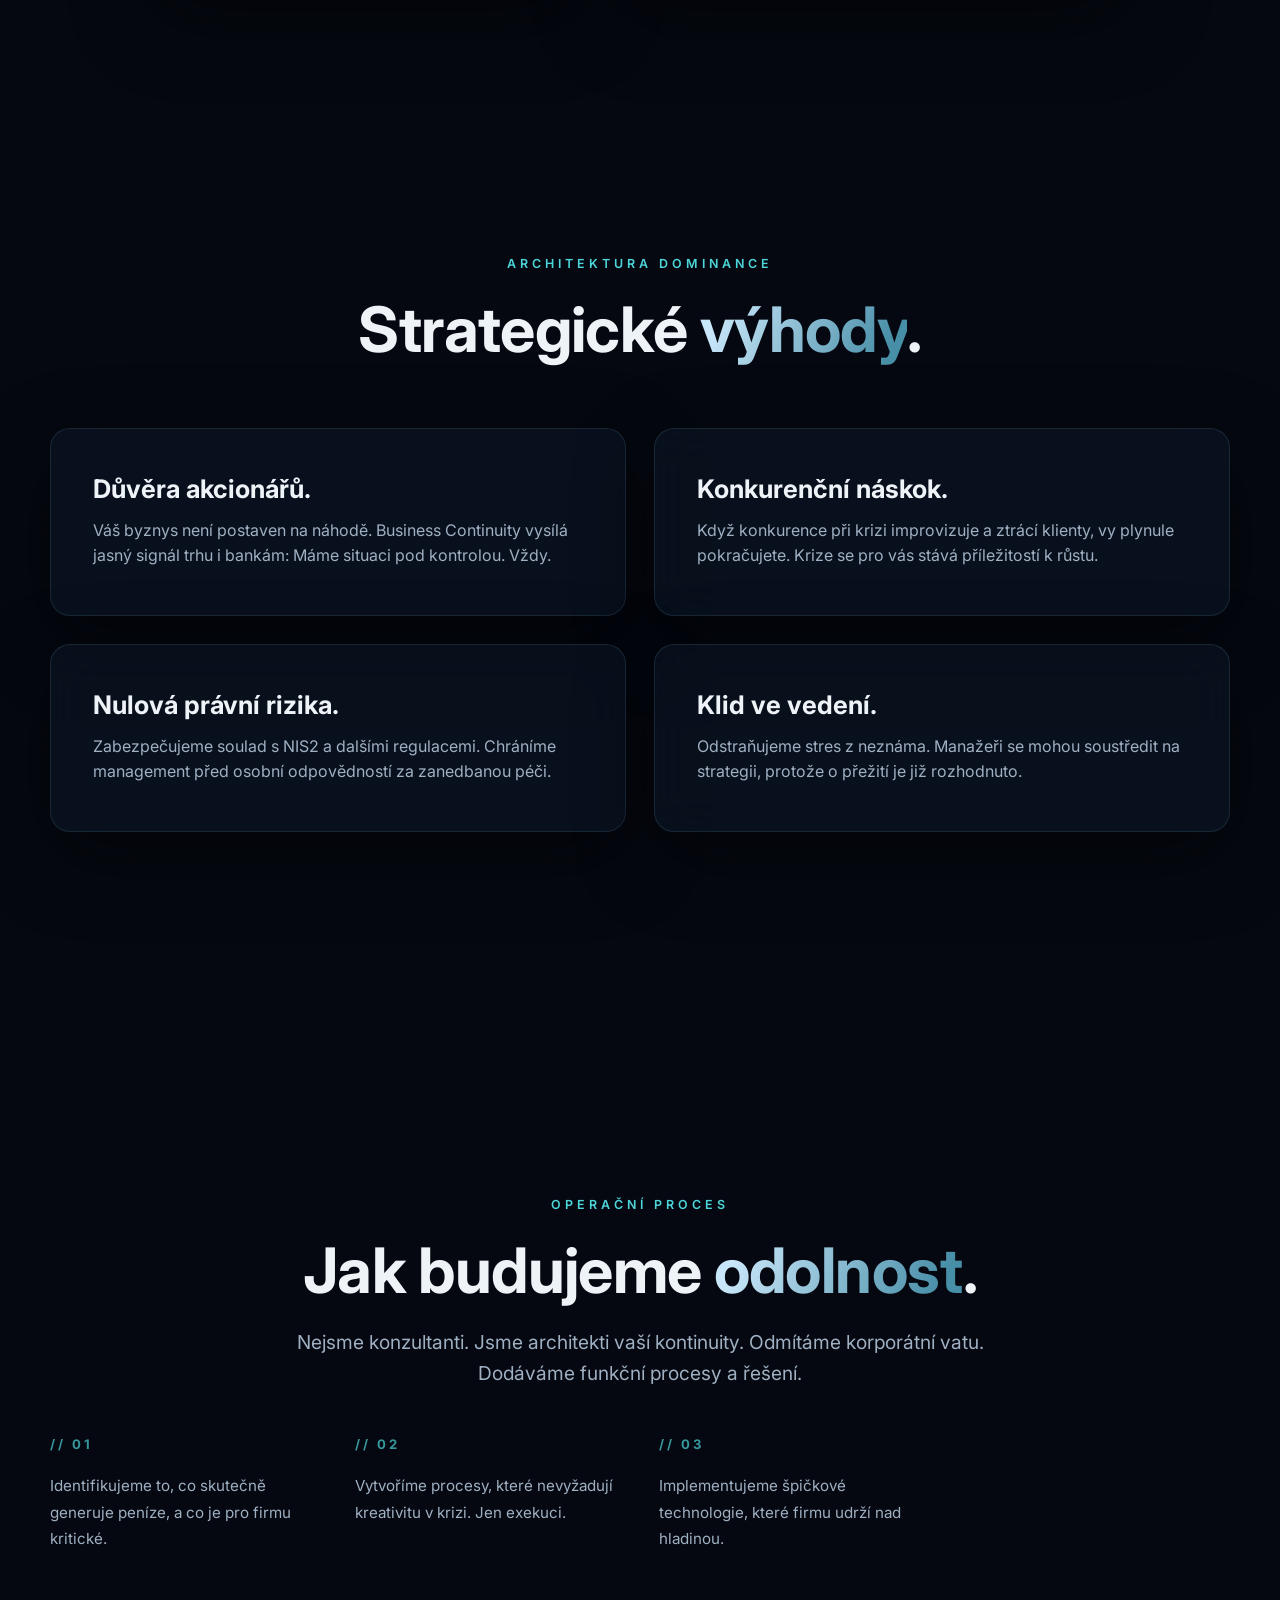
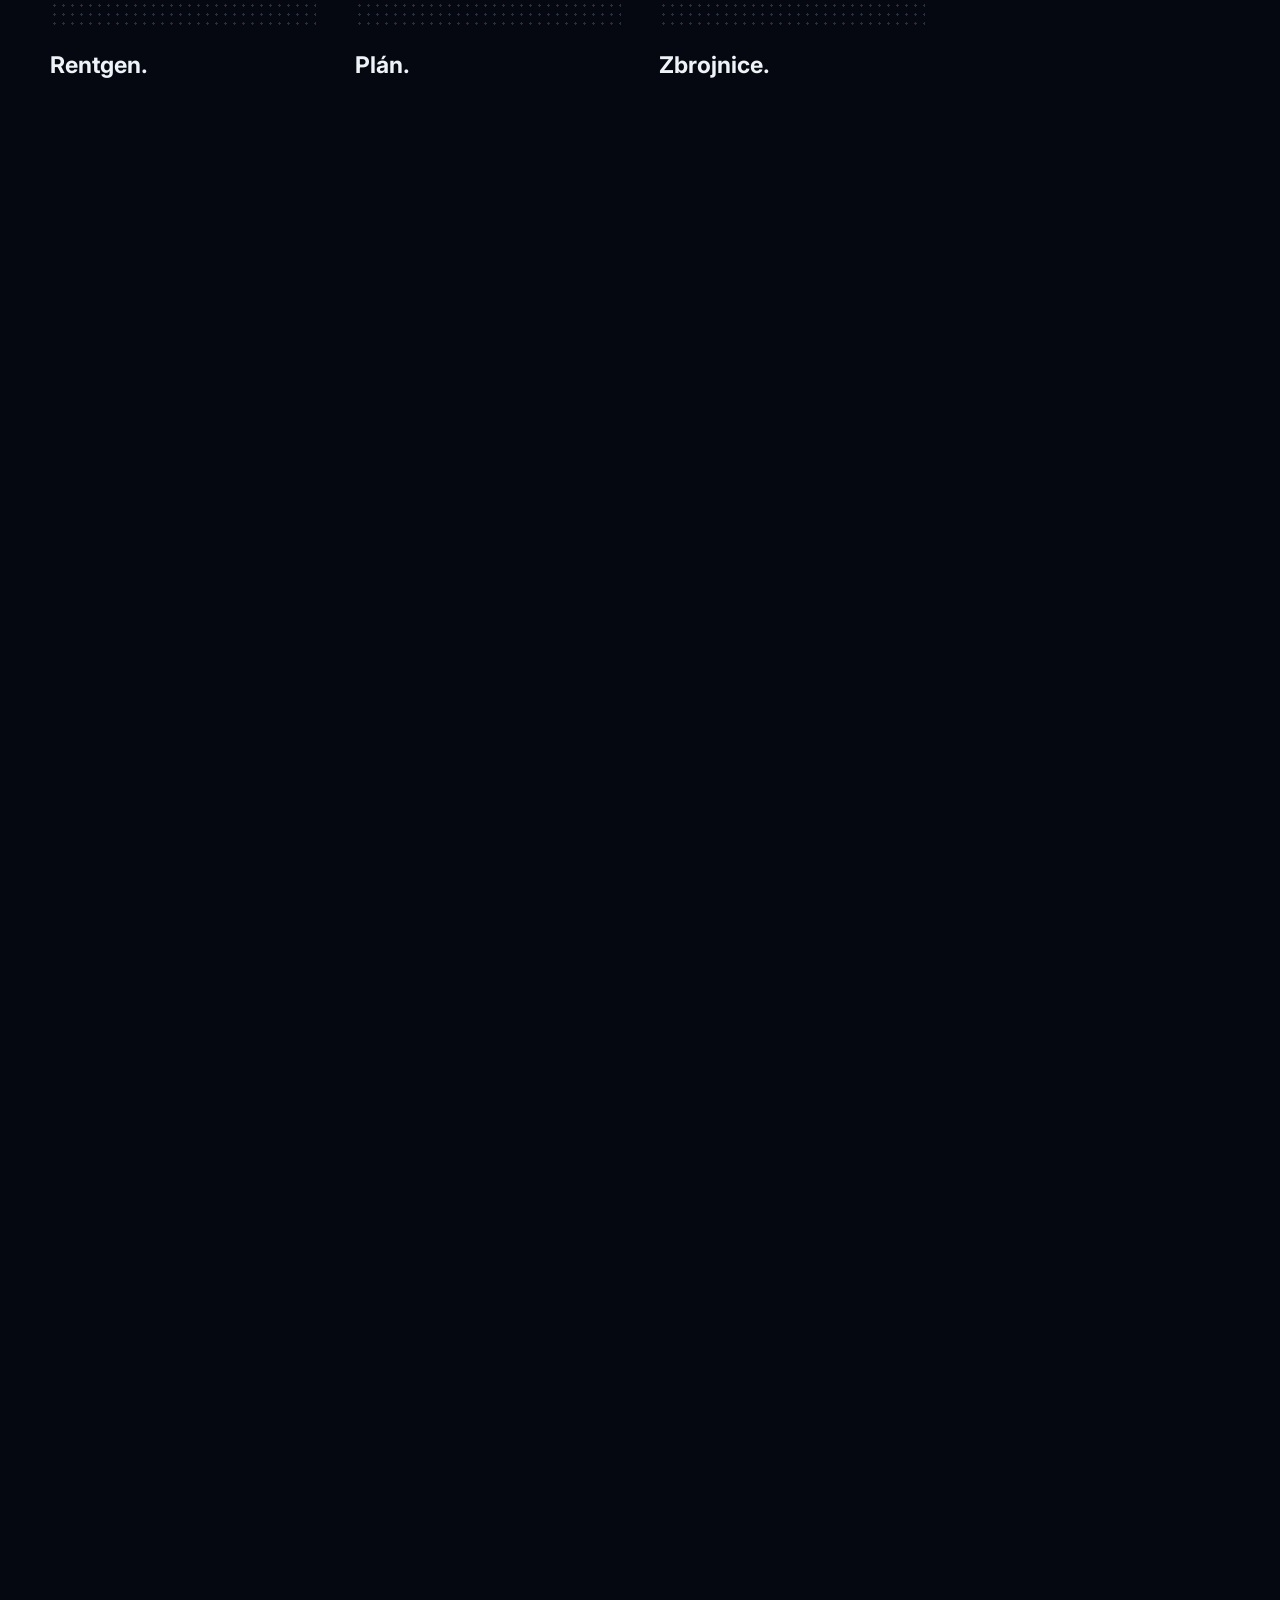
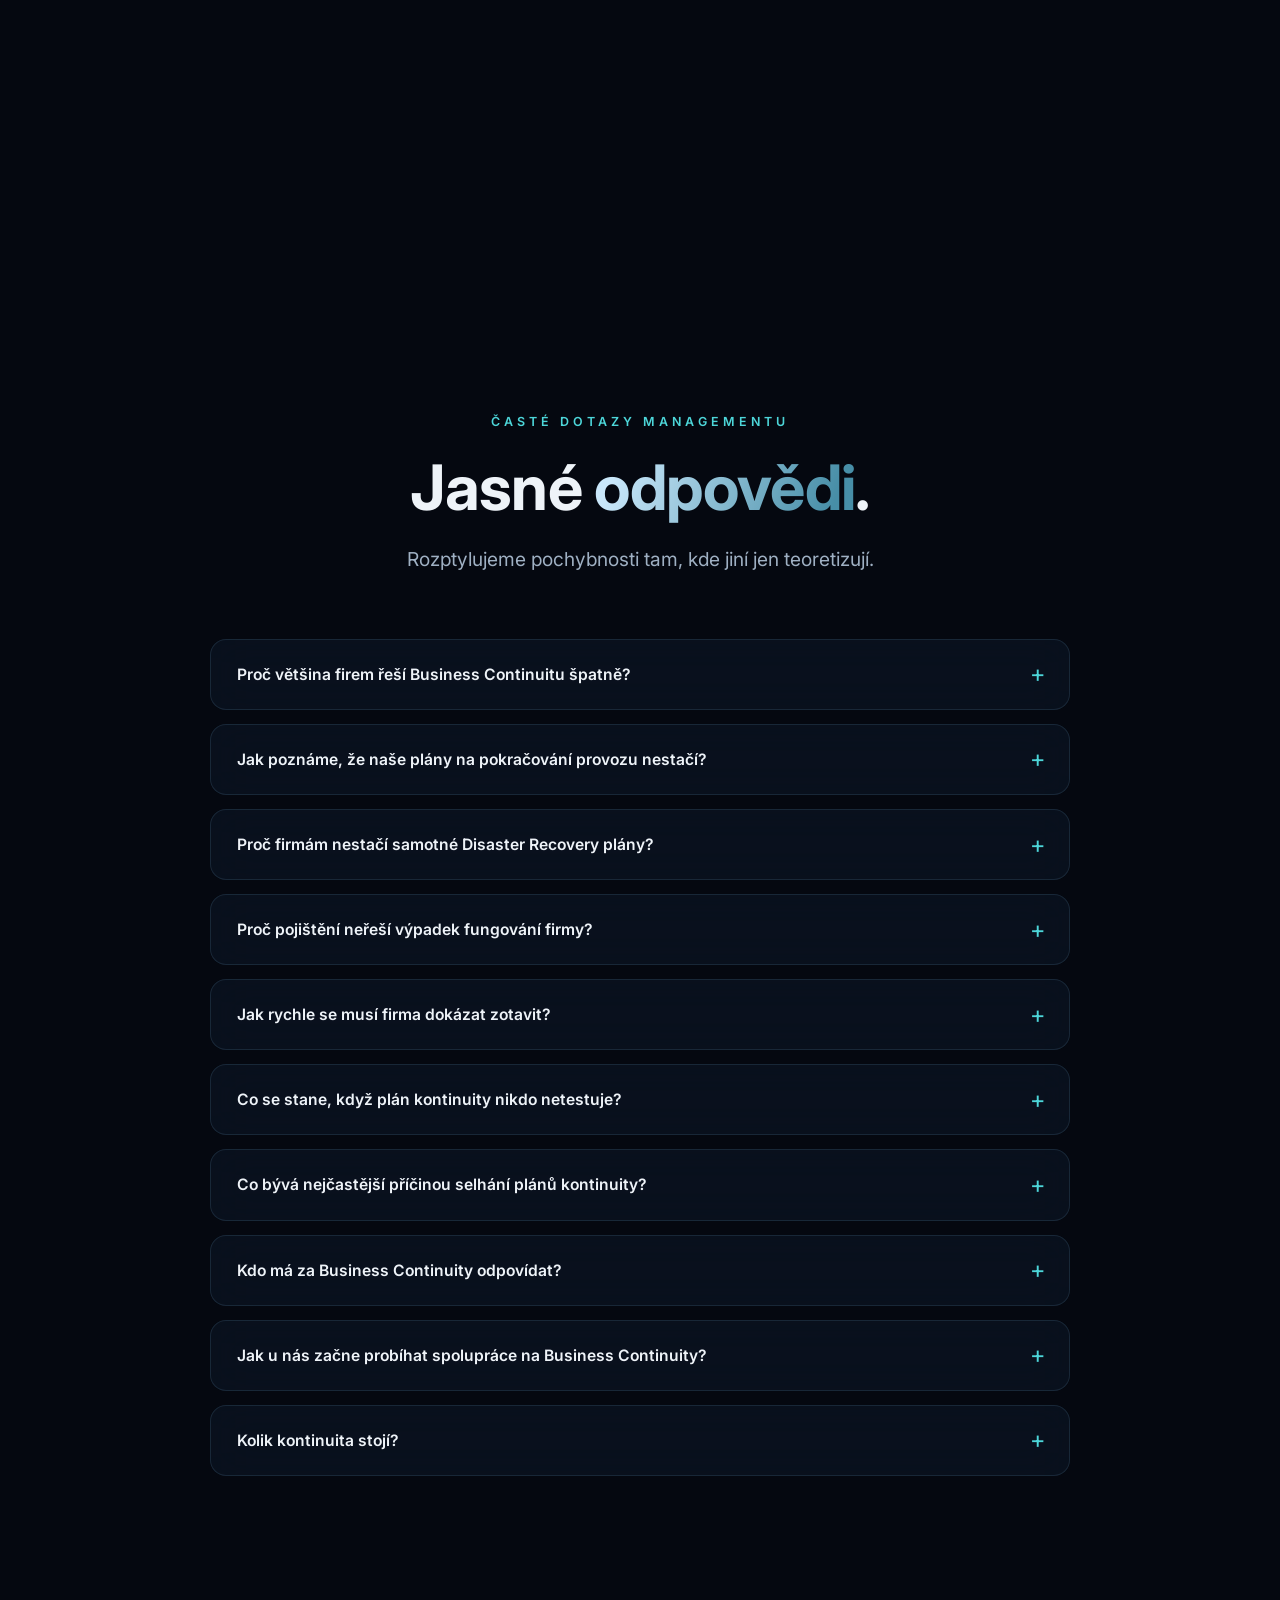
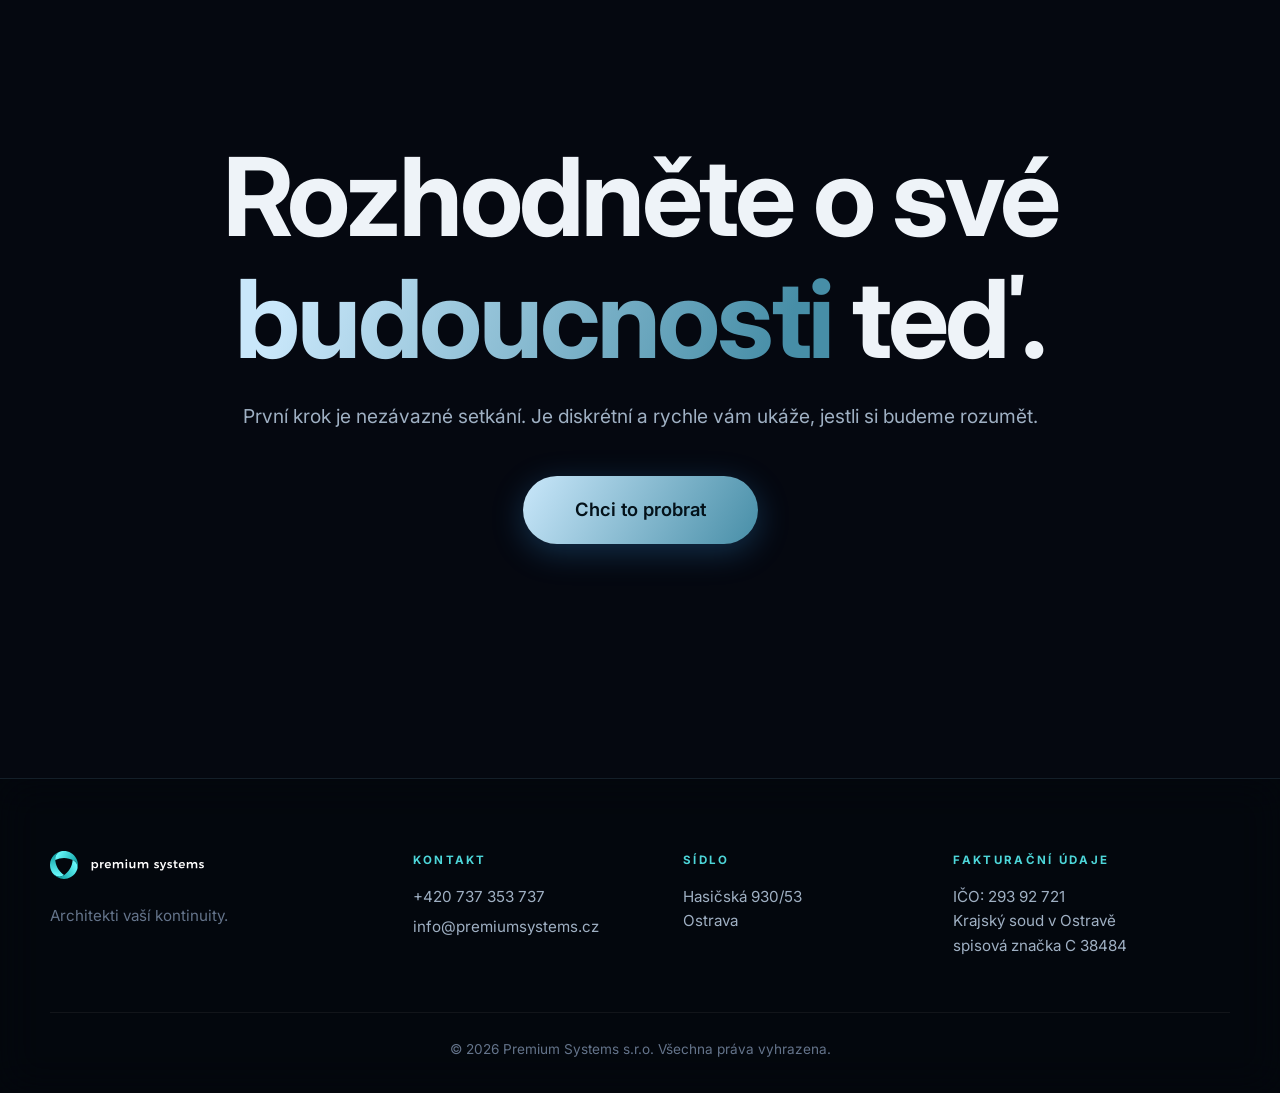
==== commit b7720067: "Kontakt: hero tlačítka jako kotvy na karty Zavolejte/Napište Co-Authored-By: Claude Fable 5 <noreply" ====
--- a/business-continuity.html
+++ b/business-continuity.html
@@ -11,7 +11,7 @@
 <link rel="icon" type="image/png" sizes="32x32" href="assets/img/favicon-32.png">
 <link rel="icon" type="image/png" sizes="256x256" href="assets/img/favicon-256.png">
 <link rel="apple-touch-icon" href="assets/img/apple-touch-icon.png">
-<link rel="stylesheet" href="css/style.css?v=6">
+<link rel="stylesheet" href="css/style.css?v=7">
 </head>
 <body>
 
@@ -264,6 +264,6 @@
   </div>
 </footer>
 
-<script src="js/subpage.js?v=6"></script>
+<script src="js/subpage.js?v=7"></script>
 </body>
 </html>
--- a/css/style.css
+++ b/css/style.css
@@ -1112,3 +1112,6 @@
 @media (max-width: 560px) {
   .map-note { left: 12px; right: 12px; bottom: 12px; padding: 12px 16px; }
 }
+
+/* cíle kotev nezajíždějí pod fixní menu */
+#volejte, #napiste, section[id] { scroll-margin-top: 110px; }
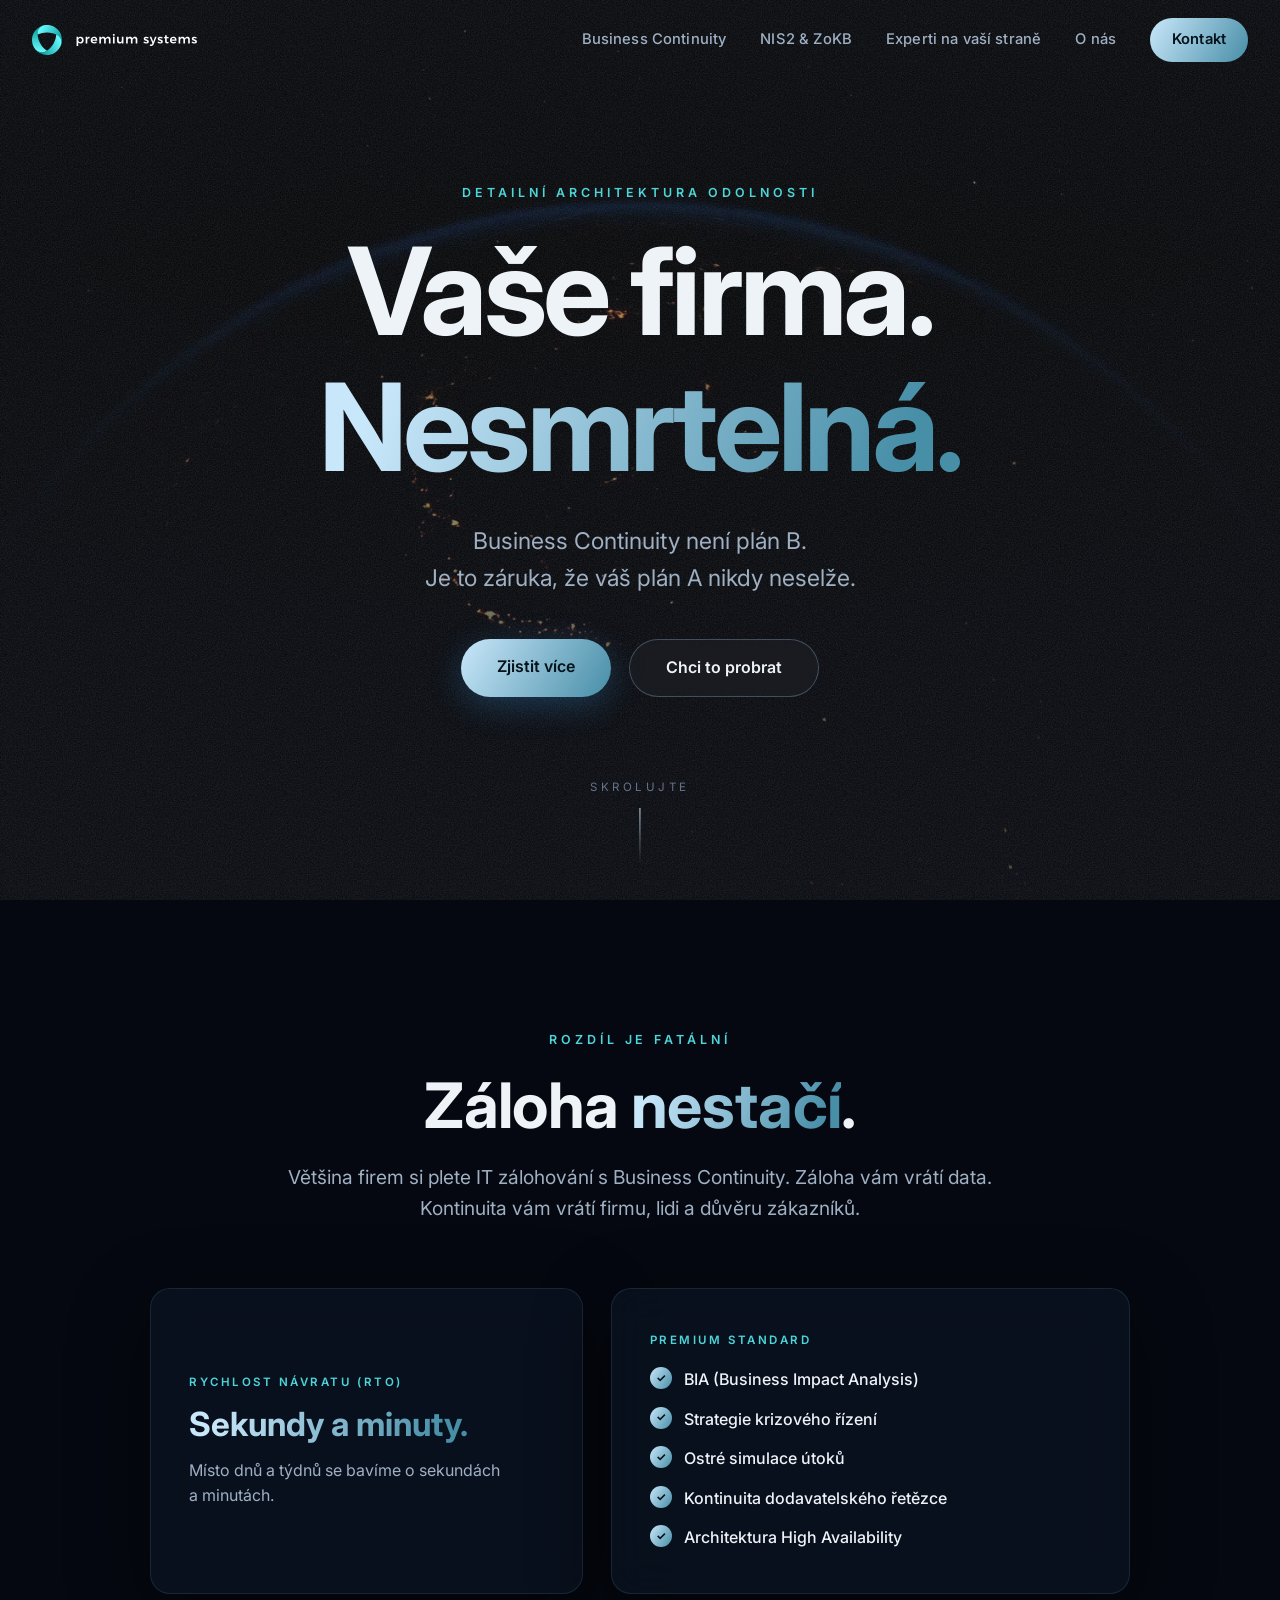
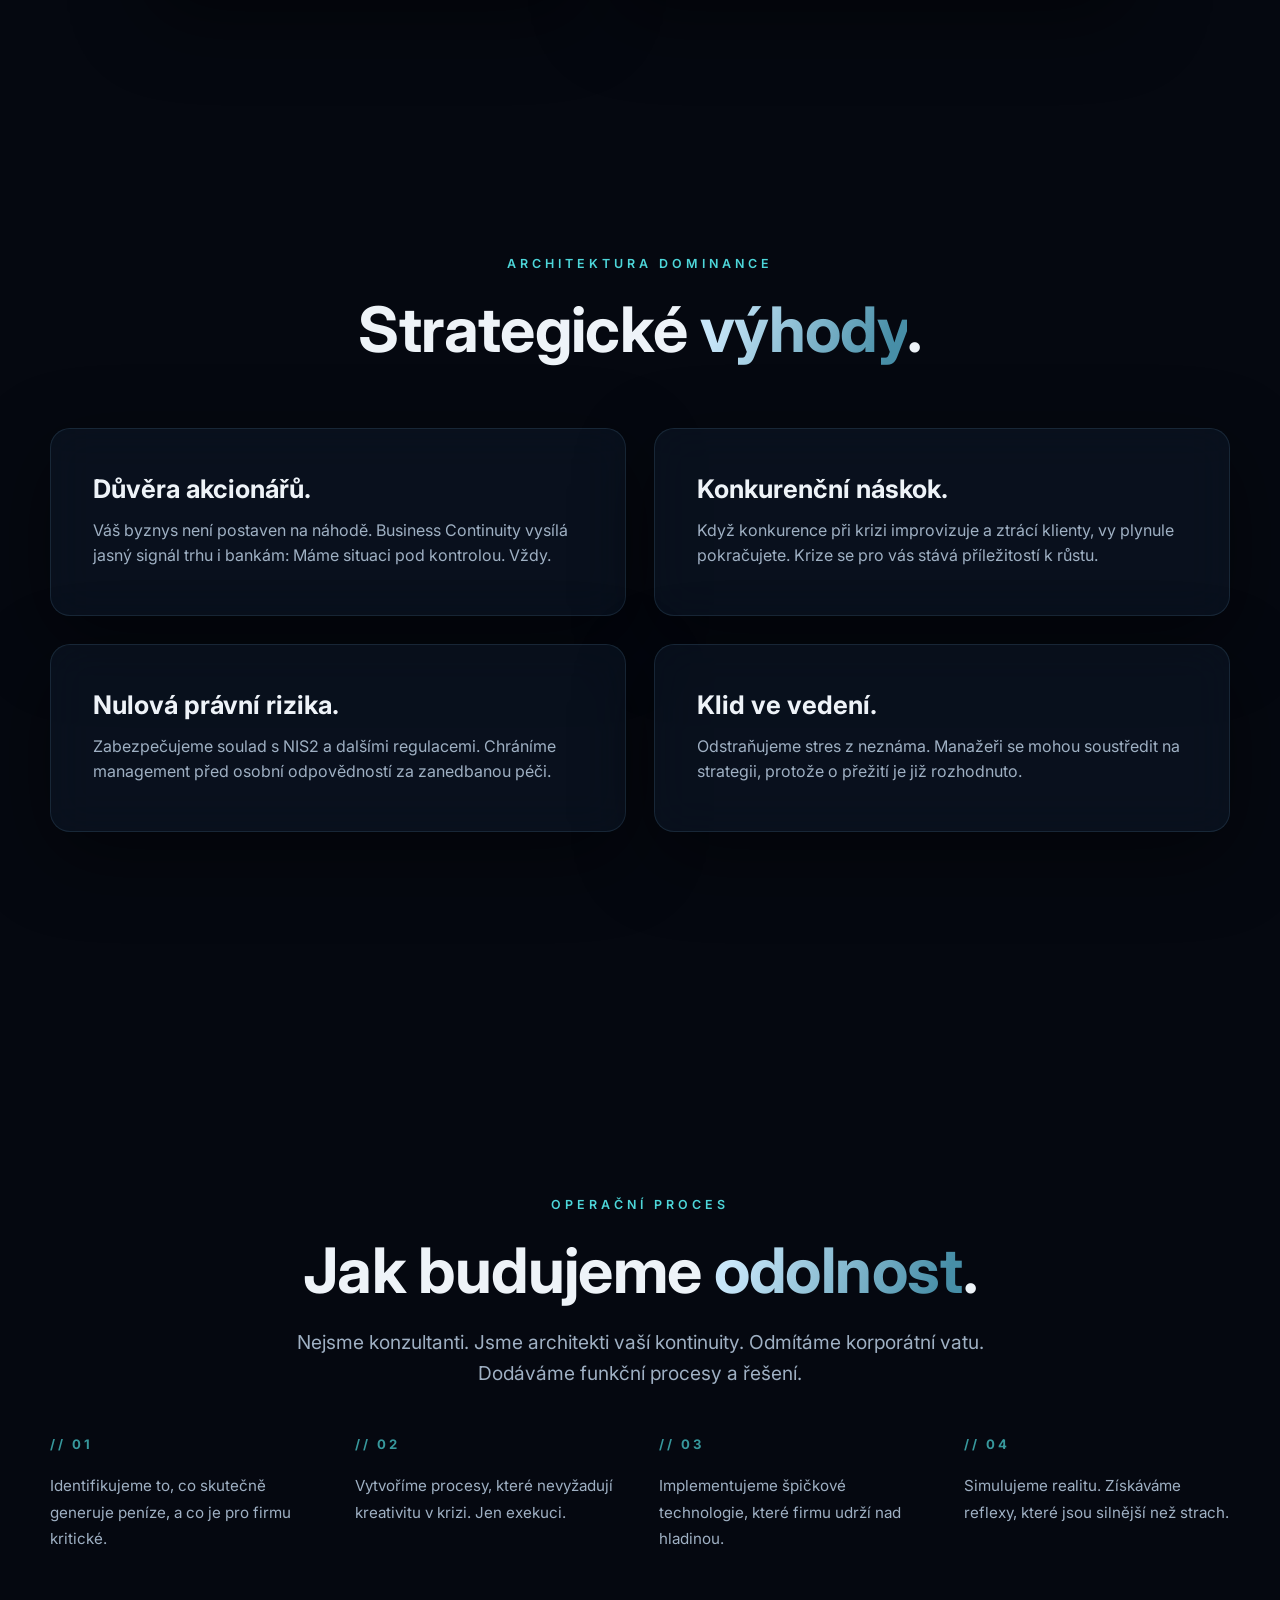
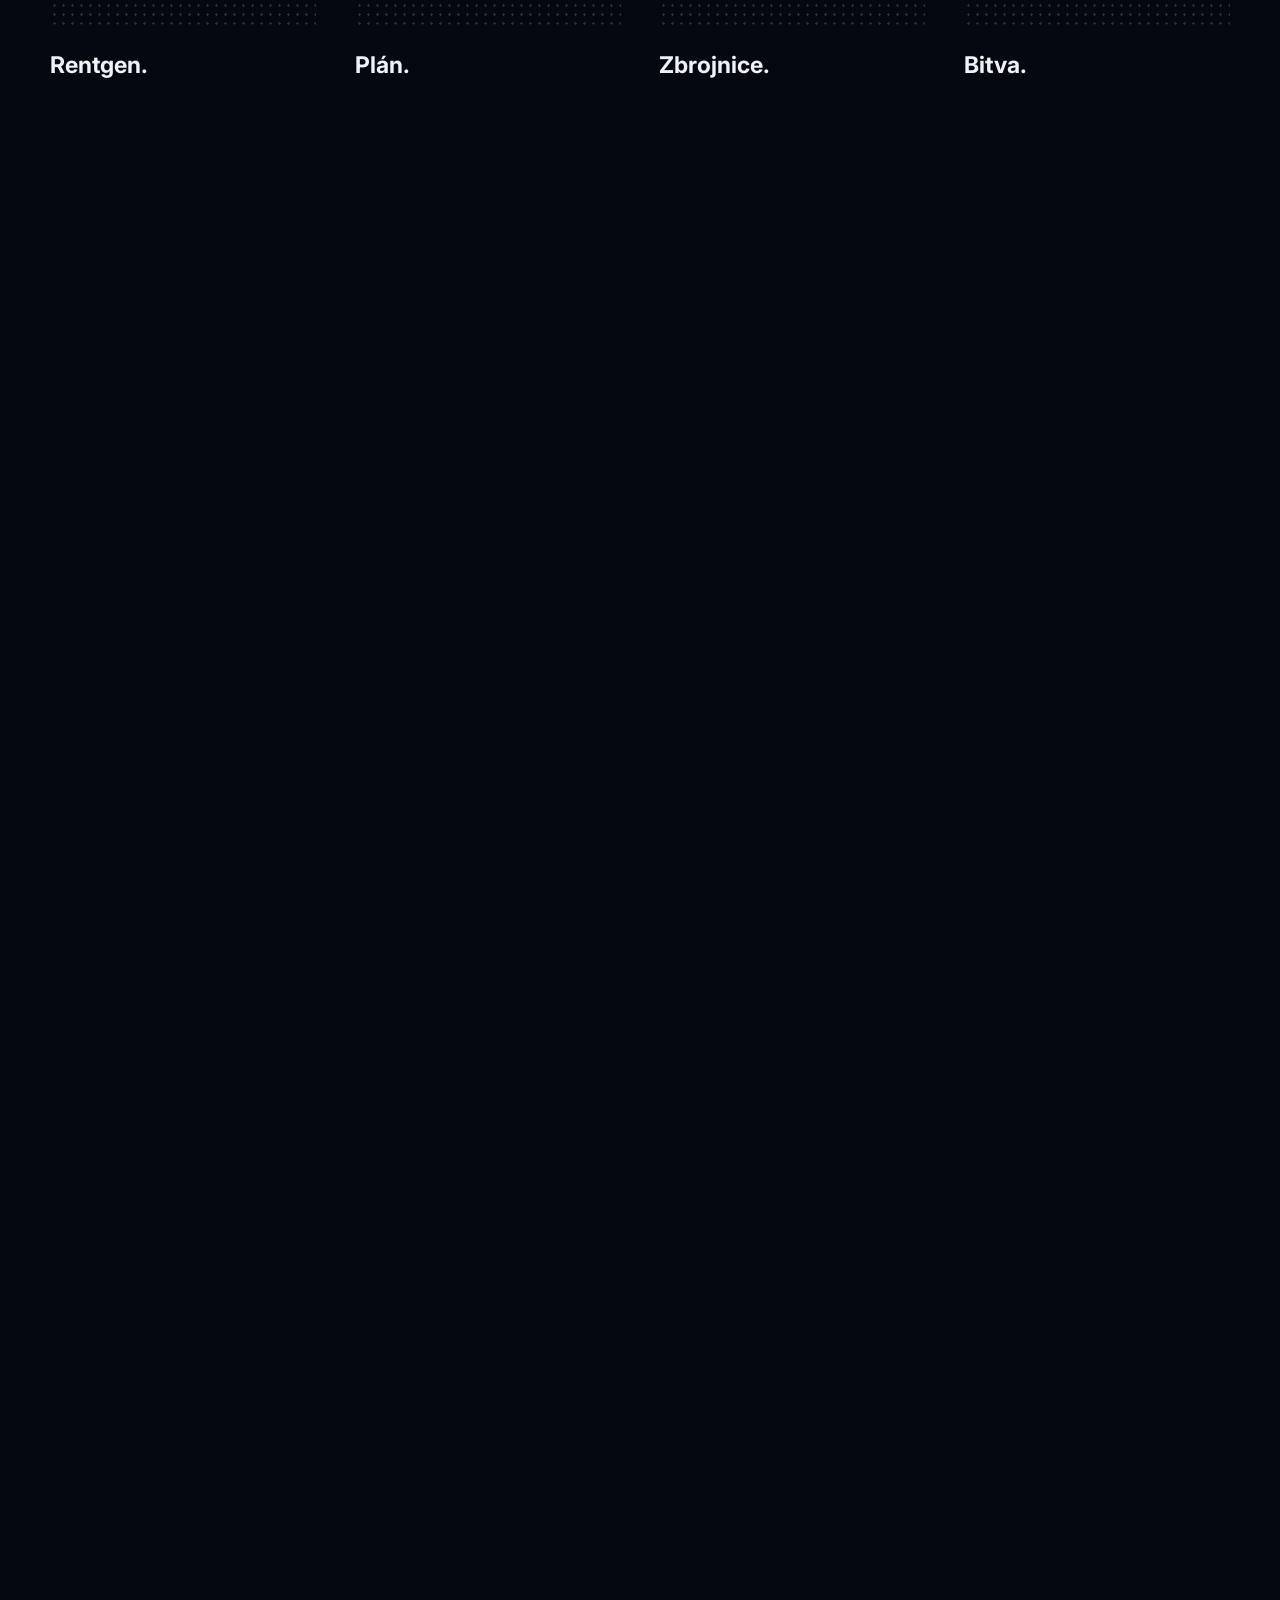
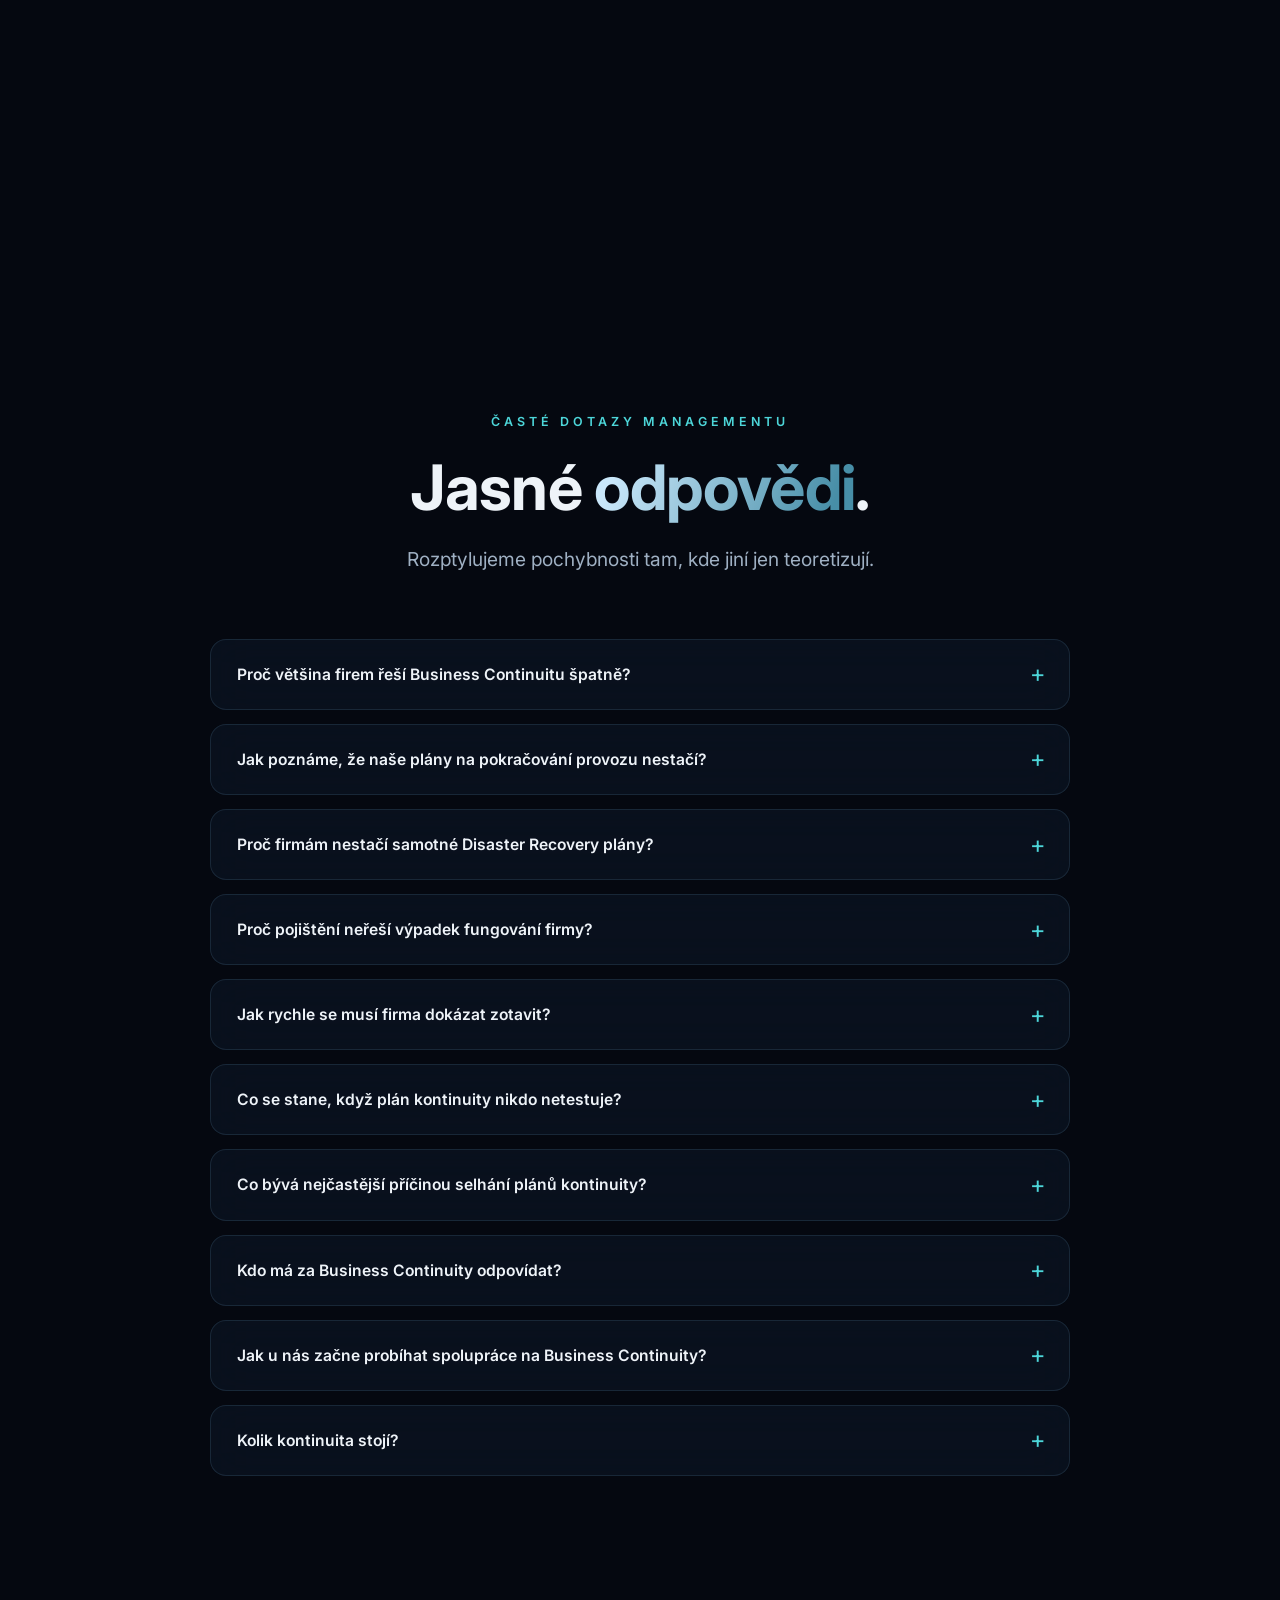
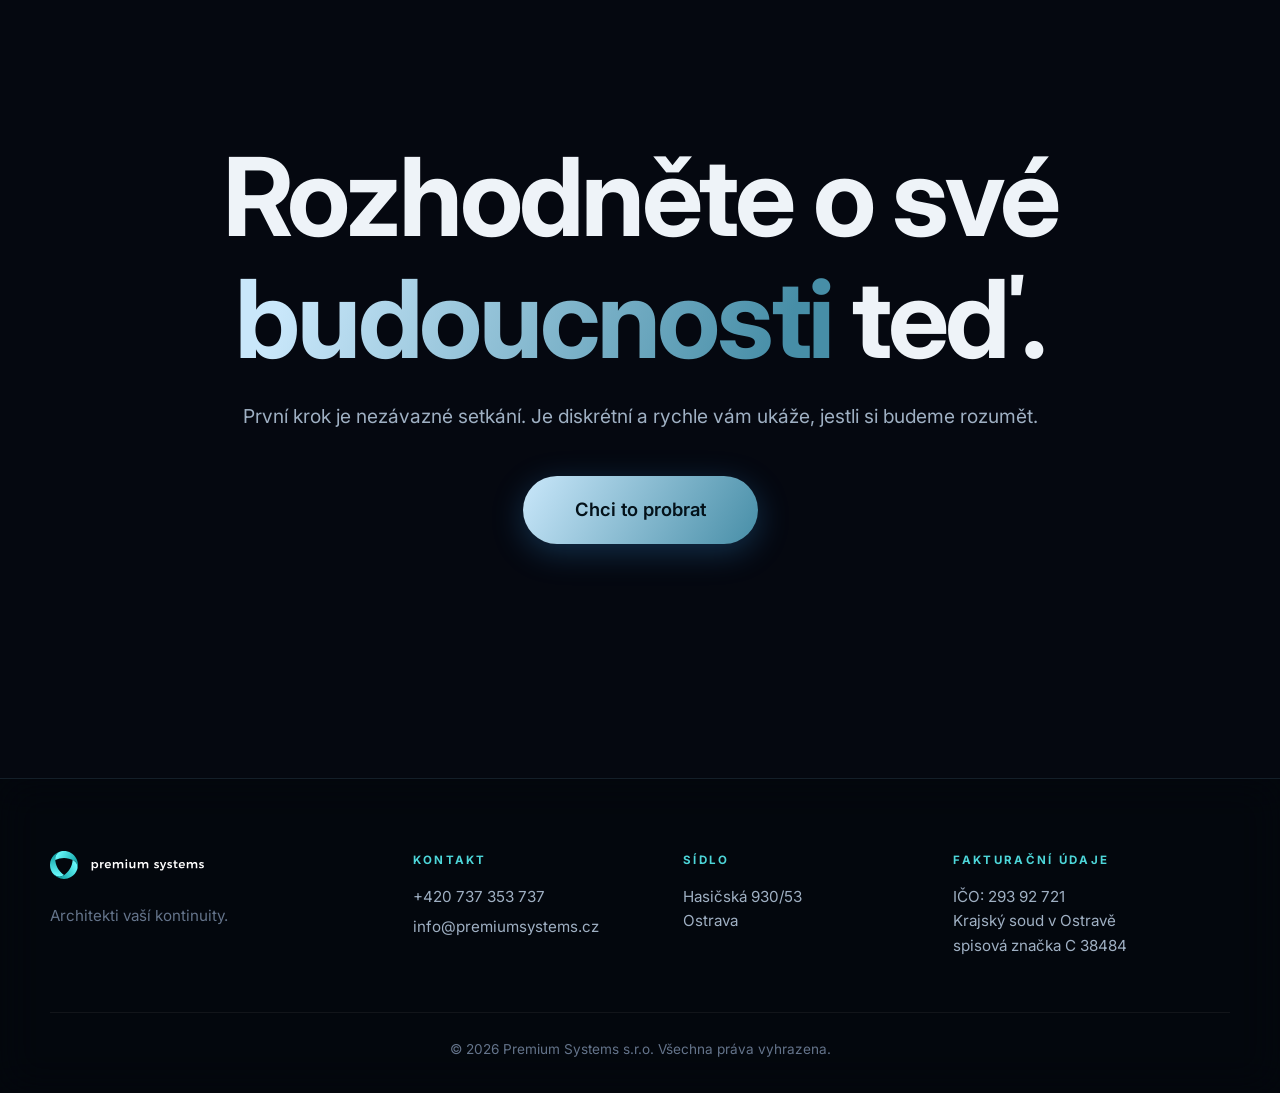
==== commit 0fc5a8f6: "SEO + GEO + výkon: meta/OG, JSON-LD (LocalBusiness, FAQ), sitemap, robots, llms.txt, odložené video," ====
--- a/business-continuity.html
+++ b/business-continuity.html
@@ -11,13 +11,30 @@
 <link rel="icon" type="image/png" sizes="32x32" href="assets/img/favicon-32.png">
 <link rel="icon" type="image/png" sizes="256x256" href="assets/img/favicon-256.png">
 <link rel="apple-touch-icon" href="assets/img/apple-touch-icon.png">
-<link rel="stylesheet" href="css/style.css?v=7">
+<link rel="canonical" href="https://jtomoszek.github.io/premium-systems-nahled/business-continuity.html">
+<meta name="robots" content="index, follow">
+<meta name="theme-color" content="#050810">
+<meta property="og:site_name" content="Premium Systems">
+<meta property="og:type" content="article">
+<meta property="og:locale" content="cs_CZ">
+<meta property="og:title" content="Business Continuity | Řízení kontinuity provozu firmy | Premium Systems">
+<meta property="og:description" content="Vaše firma. Nesmrtelná. Business Continuity není plán B. Je to záruka, že váš plán A nikdy neselže.">
+<meta property="og:url" content="https://jtomoszek.github.io/premium-systems-nahled/business-continuity.html">
+<meta property="og:image" content="https://jtomoszek.github.io/premium-systems-nahled/assets/img/og-image.jpg">
+<meta property="og:image:width" content="1200">
+<meta property="og:image:height" content="630">
+<meta name="twitter:card" content="summary_large_image">
+<meta name="twitter:title" content="Business Continuity | Řízení kontinuity provozu firmy | Premium Systems">
+<meta name="twitter:description" content="Vaše firma. Nesmrtelná. Business Continuity není plán B. Je to záruka, že váš plán A nikdy neselže.">
+<meta name="twitter:image" content="https://jtomoszek.github.io/premium-systems-nahled/assets/img/og-image.jpg">
+<link rel="stylesheet" href="css/style.css?v=8">
+<script type="application/ld+json">{"@context": "https://schema.org", "@graph": [{"@type": "ProfessionalService", "@id": "https://jtomoszek.github.io/premium-systems-nahled/#organization", "name": "Premium Systems, s.r.o.", "url": "https://jtomoszek.github.io/premium-systems-nahled/", "logo": "https://jtomoszek.github.io/premium-systems-nahled/assets/img/favicon-256.png", "image": "https://jtomoszek.github.io/premium-systems-nahled/assets/img/og-image.jpg", "telephone": "+420 737 353 737", "email": "info@premiumsystems.cz", "vatID": "CZ29392721", "identifier": "IČO 29392721", "description": "Business Continuity, soulad s NIS2 a ZoKB a expertní bezpečnostní služby pro management. Architekti kontinuity vašeho podnikání.", "address": {"@type": "PostalAddress", "streetAddress": "Hasičská 930/53", "addressLocality": "Ostrava", "addressCountry": "CZ"}, "areaServed": {"@type": "Country", "name": "Česká republika"}, "openingHoursSpecification": {"@type": "OpeningHoursSpecification", "dayOfWeek": ["Monday", "Tuesday", "Wednesday", "Thursday", "Friday"], "opens": "08:00", "closes": "18:00"}, "knowsAbout": ["Business Continuity", "NIS2", "Zákon o kybernetické bezpečnosti", "kybernetická bezpečnost", "krizový management", "forenzní audit", "compliance"]}, {"@type": "WebPage", "@id": "https://jtomoszek.github.io/premium-systems-nahled/business-continuity.html", "url": "https://jtomoszek.github.io/premium-systems-nahled/business-continuity.html", "name": "Business Continuity | Řízení kontinuity provozu firmy | Premium Systems", "description": "Vaše firma. Nesmrtelná. Business Continuity není plán B. Je to záruka, že váš plán A nikdy neselže.", "inLanguage": "cs", "isPartOf": {"@id": "https://jtomoszek.github.io/premium-systems-nahled/#website"}, "about": {"@id": "https://jtomoszek.github.io/premium-systems-nahled/#organization"}}, {"@type": "FAQPage", "@id": "https://jtomoszek.github.io/premium-systems-nahled/business-continuity.html#faq", "mainEntity": [{"@type": "Question", "name": "Proč většina firem řeší Business Continuitu špatně?", "acceptedAnswer": {"@type": "Answer", "text": "Business Continuity se často deleguje na IT. Výsledkem je plán obnovy technologií, ne plán fungování firmy. Ve chvíli výpadku pak firma ví, jak obnovit systémy. Neví, jak fungovat bez nich."}}, {"@type": "Question", "name": "Jak poznáme, že naše plány na pokračování provozu nestačí?", "acceptedAnswer": {"@type": "Answer", "text": "Plán existuje. Kontrola jeho aktuálnosti ale neprobíhá. Nikdo neví, jestli odpovídá realitě dnešního provozu. Slabost není v dokumentu, ale v tom, že ho nikdo neověřuje. Ukáže se to až při incidentu, kdy už je pozdě reagovat."}}, {"@type": "Question", "name": "Proč firmám nestačí samotné Disaster Recovery plány?", "acceptedAnswer": {"@type": "Answer", "text": "Disaster recovery plány řeší obnovu IT systémů. Business Continuita řeší pokračování firmy: lidé, procesy, dodavatelé, rozhodování. Firma s funkčním Disaster Recovery plánem ví, jak obnovit servery. Neví, jak fungovat bez nich. To je rozdíl mezi technickým úkolem a řízením firmy."}}, {"@type": "Question", "name": "Proč pojištění neřeší výpadek fungování firmy?", "acceptedAnswer": {"@type": "Answer", "text": "Pojištění řeší peníze. Neřeší provoz. Firma může mít nárok na plnění a zároveň ztratit zákazníky během prvních dnů výpadku. Mezi výpadkem a vyplacením pojistky bývají týdny. V té době zákazníci, dodavatelé a zaměstnanci nečekají."}}, {"@type": "Question", "name": "Jak rychle se musí firma dokázat zotavit?", "acceptedAnswer": {"@type": "Answer", "text": "Otázka pro vedení nezní „Máme zálohy?“, ale „Kolik hodin výpadku přežijeme bez ztráty zákazníka, smlouvy nebo reputace?“. Z této odpovědi se odvozuje technické řešení, ne naopak. Bez tohoto rámce firma investuje do nesprávných míst."}}, {"@type": "Question", "name": "Co se stane, když plán kontinuity nikdo netestuje?", "acceptedAnswer": {"@type": "Answer", "text": "Plán přestane odpovídat realitě. Lidé se změní, systémy se vymění, dodavatelé odejdou. Při incidentu se pak neověřuje plán. Prověřuje se schopnost firmy improvizovat."}}, {"@type": "Question", "name": "Co bývá nejčastější příčinou selhání plánů kontinuity?", "acceptedAnswer": {"@type": "Answer", "text": "Plán existoval. Role nebyly aktuální. Kontaktní údaje neseděly. Odpovědnost nebyla jasná. Selhal člověk a řízení, ne dokument. Většinou se na to přijde v okamžiku, kdy už je incident v plném rozsahu."}}, {"@type": "Question", "name": "Kdo má za Business Continuity odpovídat?", "acceptedAnswer": {"@type": "Answer", "text": "Vedení. Není to delegovatelná odpovědnost na IT nebo externího dodavatele. Statutární orgán rozhoduje, jaké riziko firma akceptuje a co považuje za kritické. Implementace může být externí, odpovědnost ne."}}, {"@type": "Question", "name": "Jak u nás začne probíhat spolupráce na Business Continuity?", "acceptedAnswer": {"@type": "Answer", "text": "Identifikace klíčových procesů a jejich závislostí. Nastavení tolerancí výpadku. Návrh plánu kontinuity. Test plánu v reálných podmínkách. Pravidelná aktualizace. Cílem není dokument, cílem je doložitelná schopnost firmy fungovat, když se něco stane."}}, {"@type": "Question", "name": "Kolik kontinuita stojí?", "acceptedAnswer": {"@type": "Answer", "text": "Cena vychází z velikosti firmy, počtu kritických procesů a aktuálního stavu připravenosti. Praktický odhad: zlomek nákladu jednoho neplánovaného výpadku. Konkrétní rozpočet vzniká po úvodním posouzení, ne podle ceníku služeb."}}]}]}</script>
 </head>
 <body>
 
 <!-- ══════════ SCROLL-DRIVEN VIDEO BACKGROUND ══════════ -->
 <div class="video-stage" aria-hidden="true">
-  <video id="bgVideo" muted playsinline preload="auto" poster="assets/video/poster2.jpg"
+  <video id="bgVideo" muted playsinline preload="metadata" poster="assets/video/poster2.jpg"
          data-src-desktop="assets/video/earth2-scrub.mp4"
          data-src-mobile="assets/video/earth2-scrub-mobile.mp4"></video>
   <div class="video-overlay"></div>
@@ -264,6 +281,6 @@
   </div>
 </footer>
 
-<script src="js/subpage.js?v=7"></script>
+<script src="js/subpage.js?v=8"></script>
 </body>
 </html>
